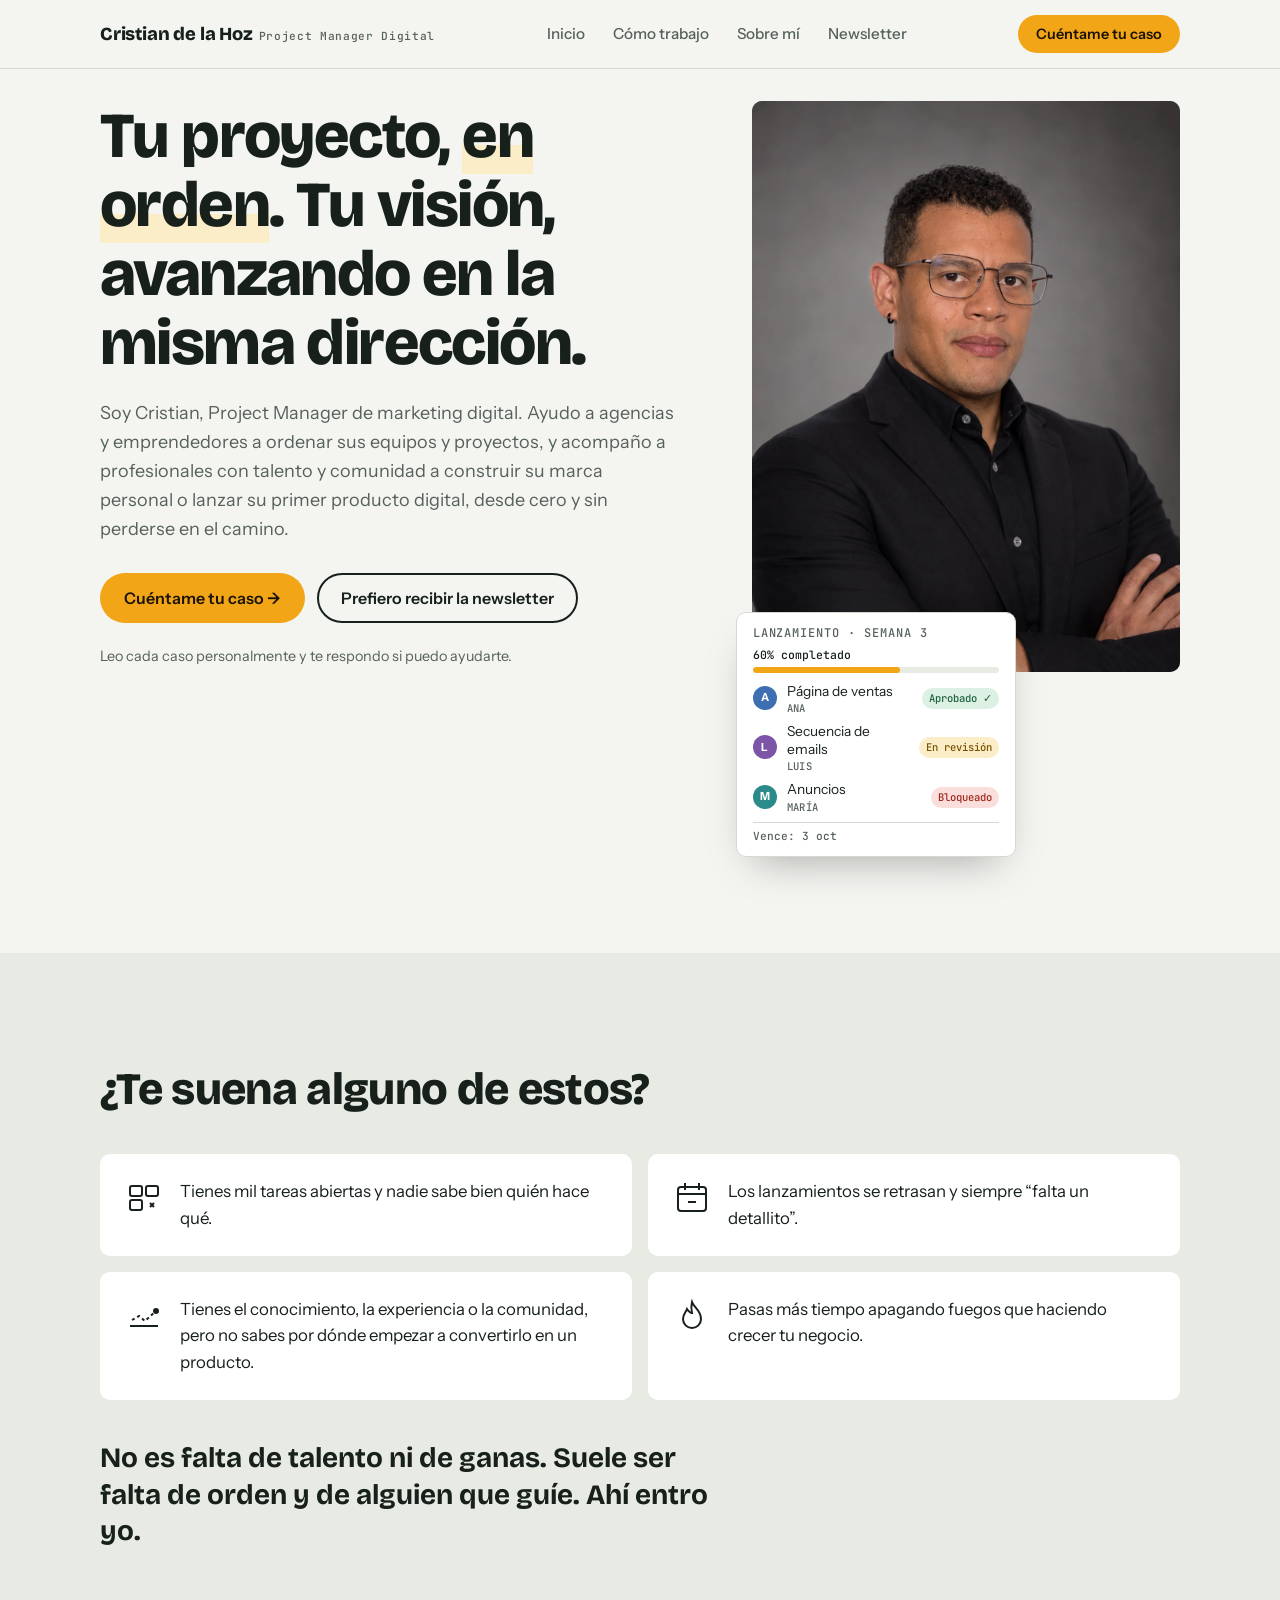
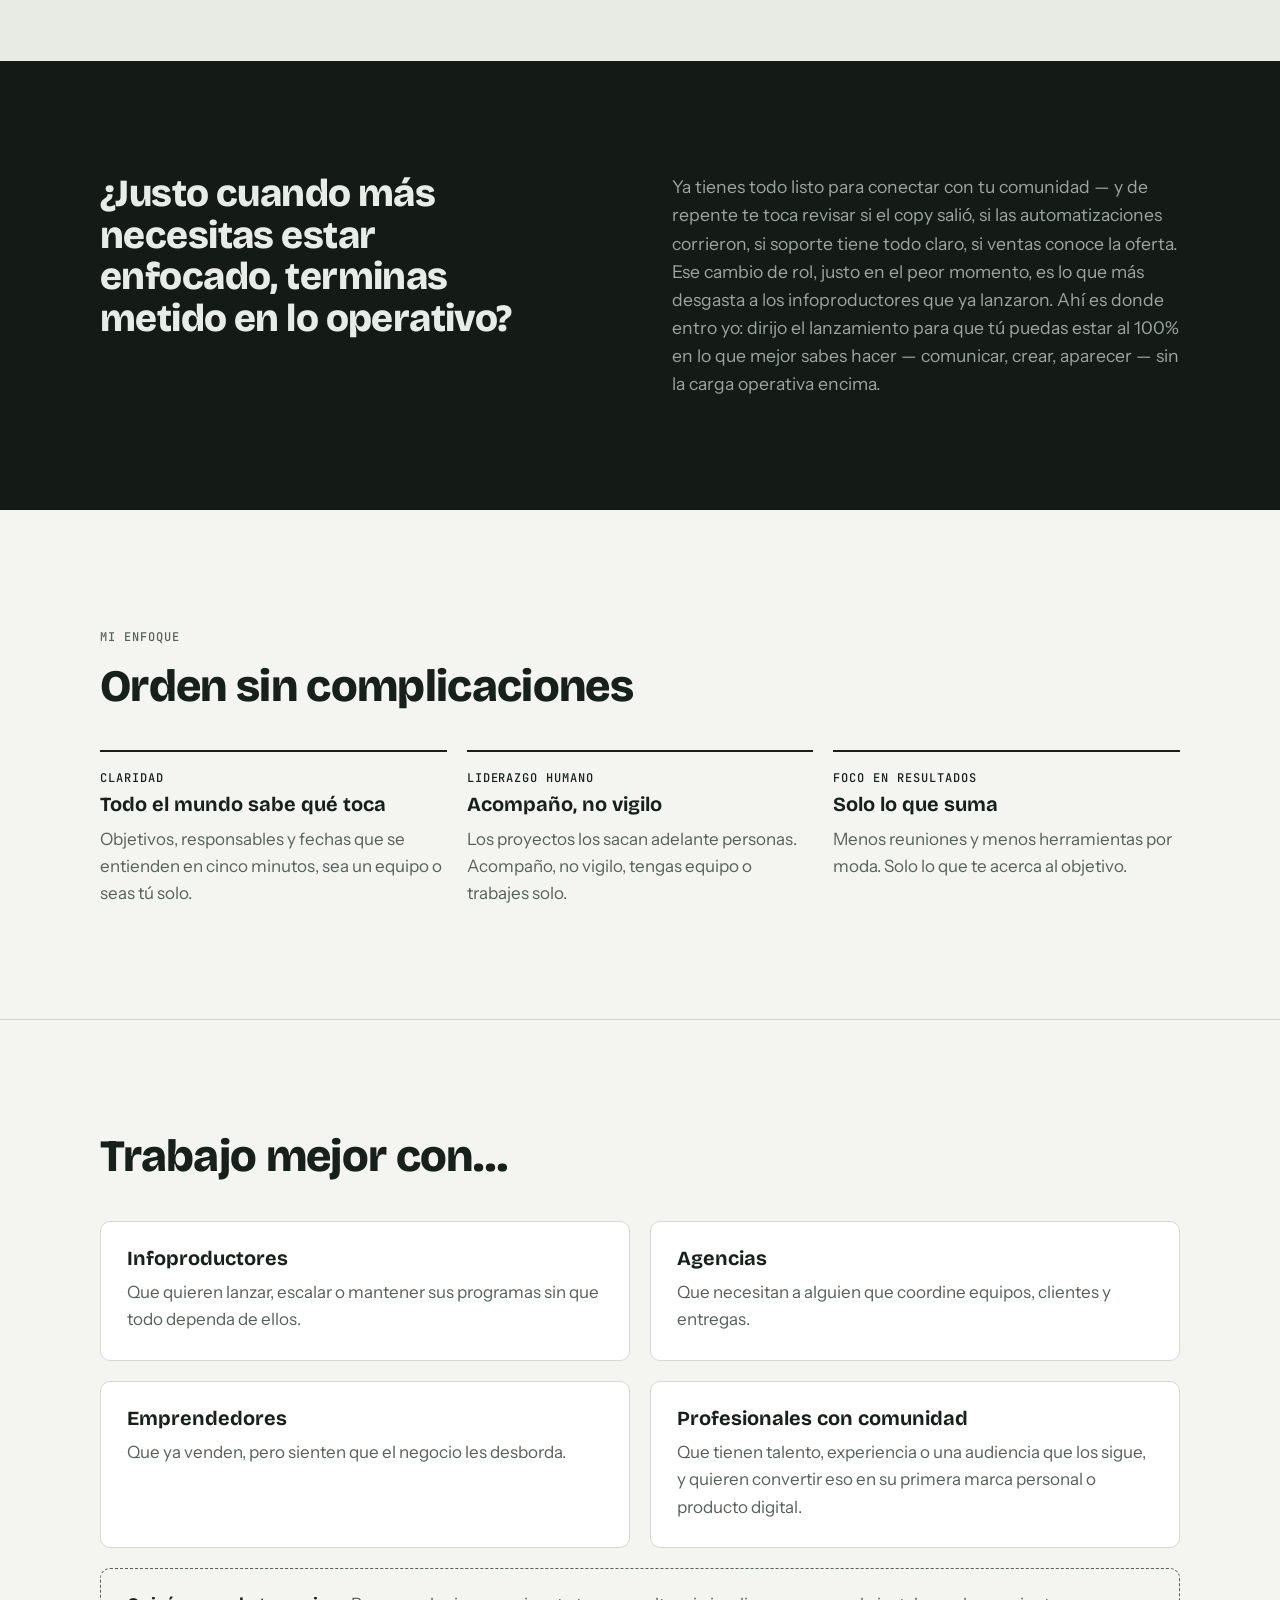
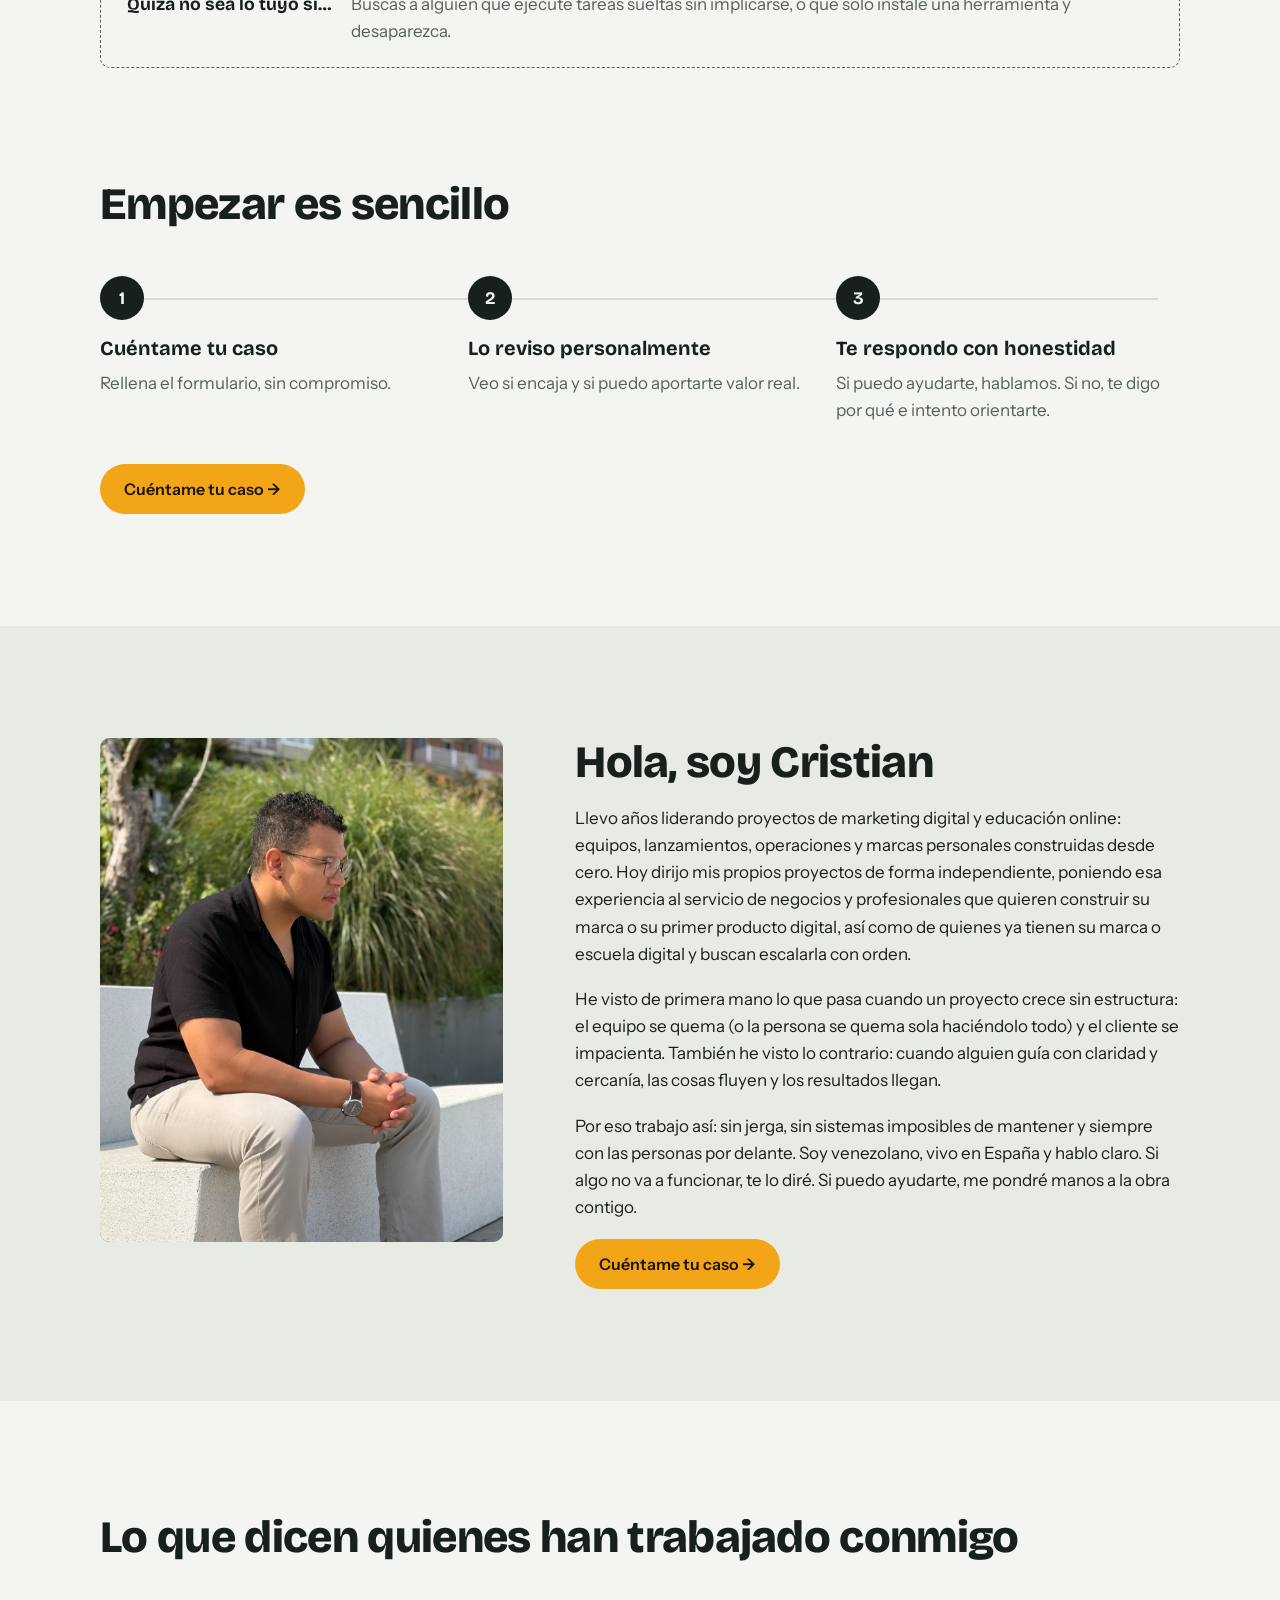
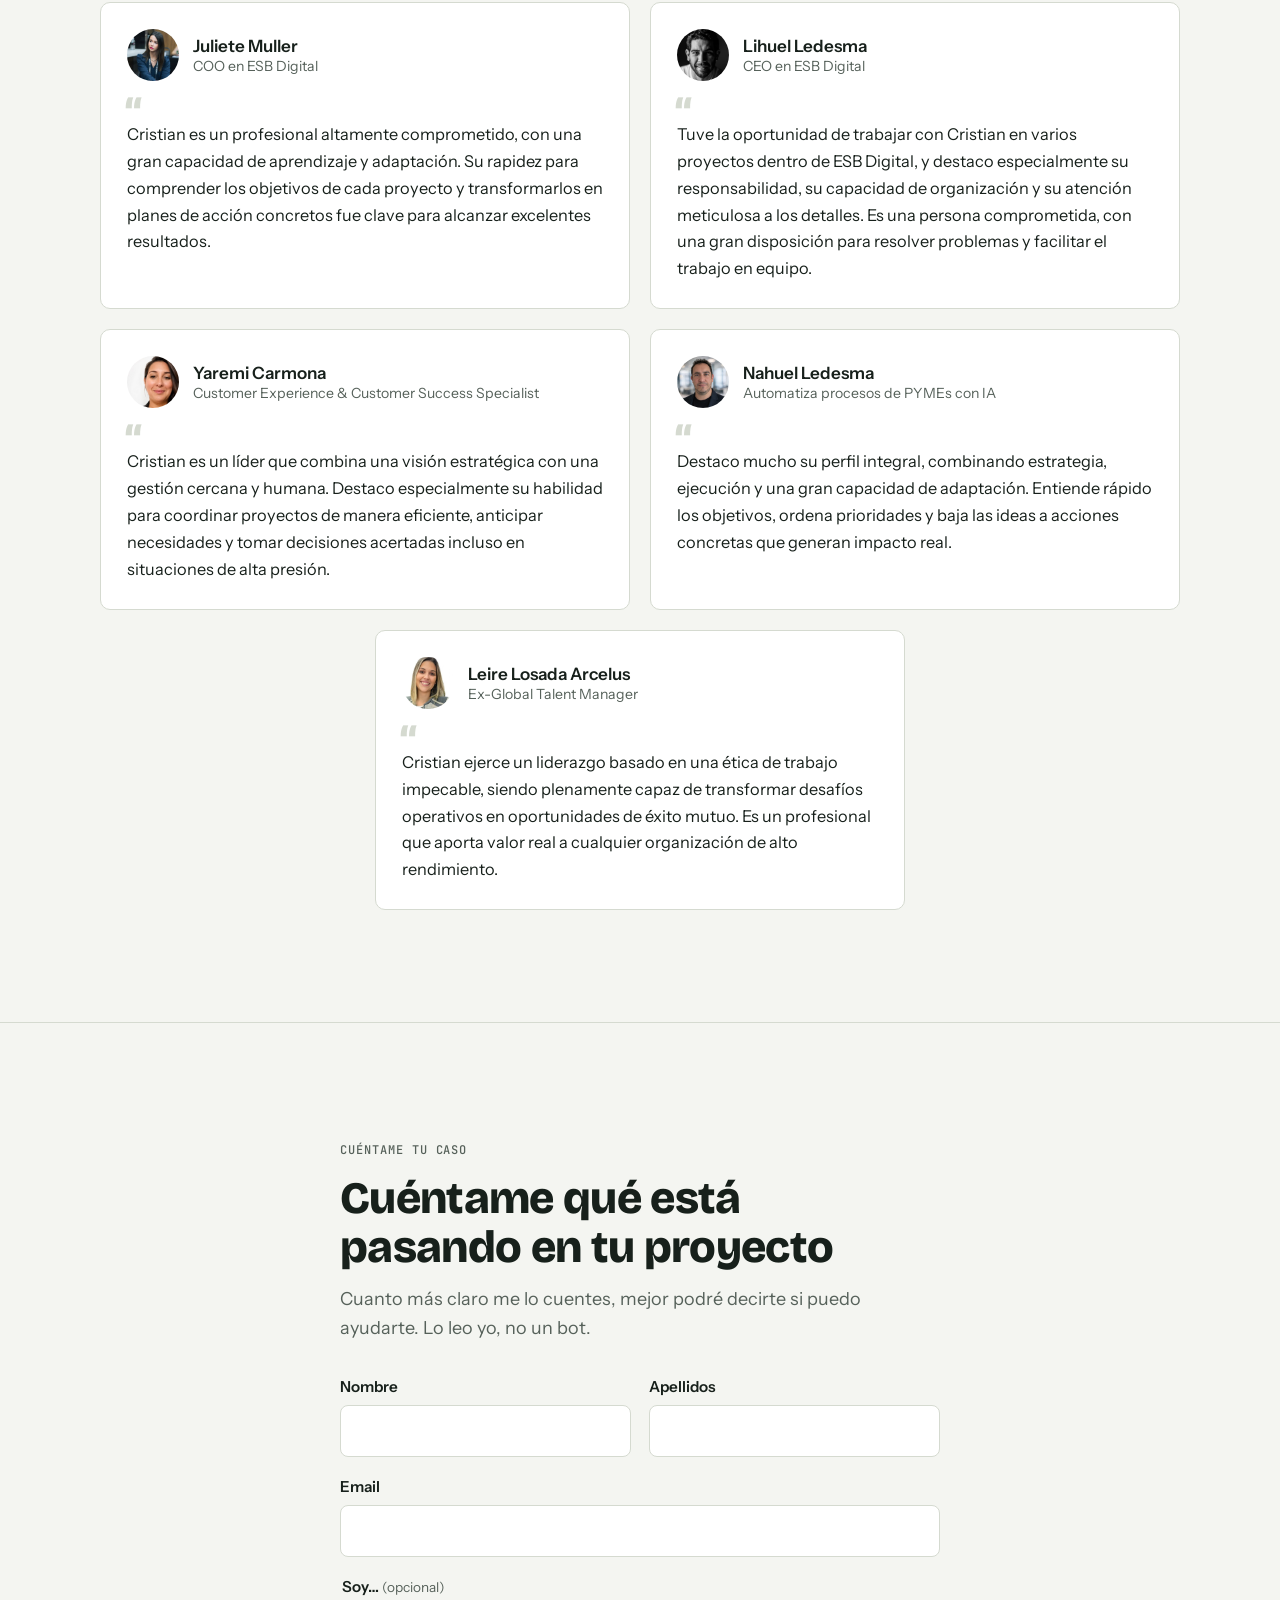
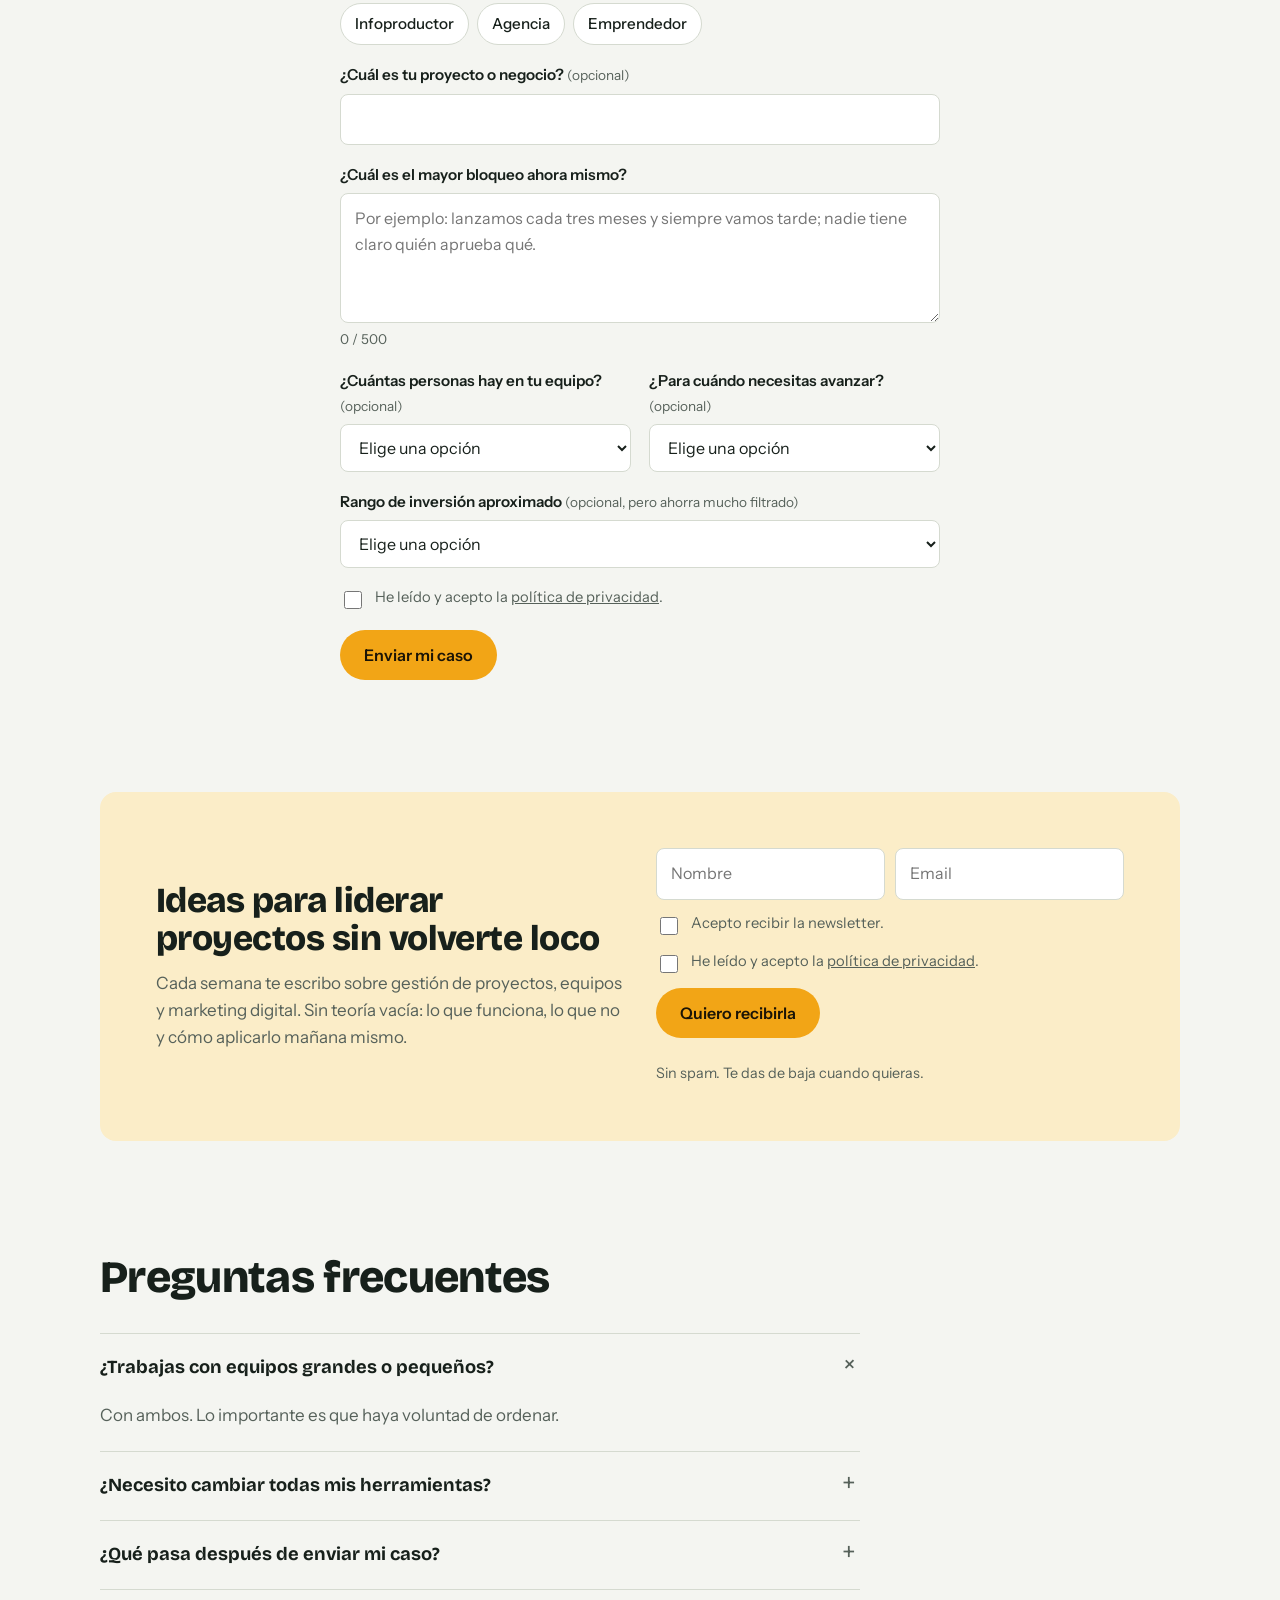
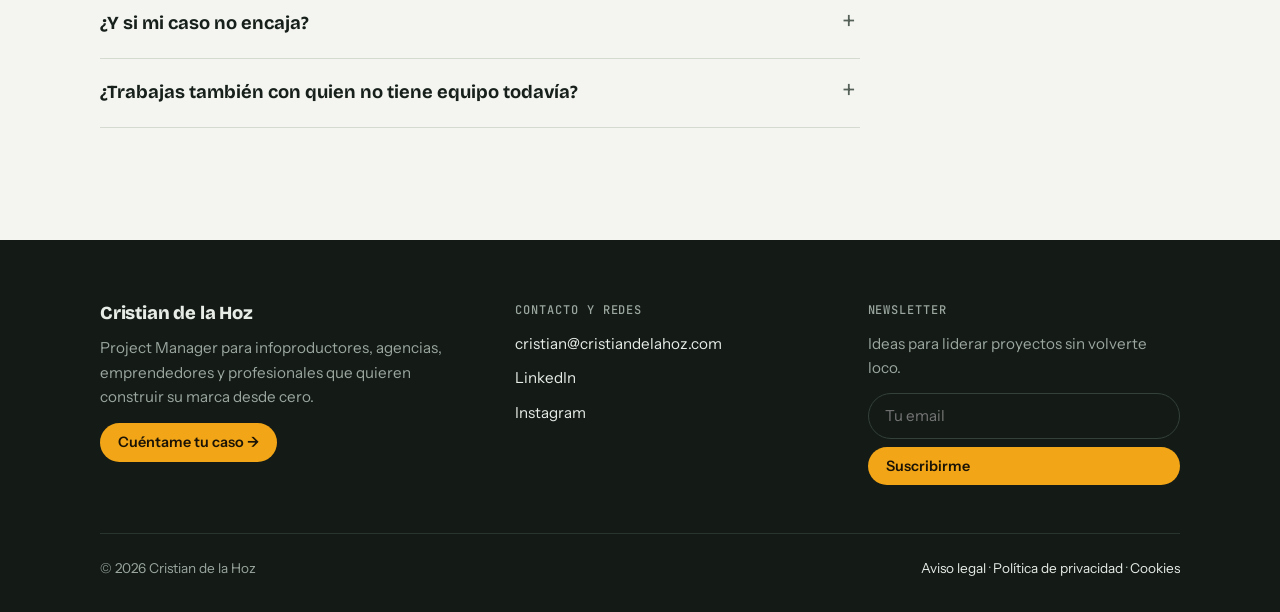
==== index.html @ b122a5c5 "Corrige header y reduce espaciado del Hero Co-Authored-By: Claude Opus 5.5 <noreply@anthropic.com>" ====
<!doctype html>
<html lang="es">
<head>
<meta charset="utf-8">
<meta name="viewport" content="width=device-width, initial-scale=1, viewport-fit=cover">
<title>Cristian de la Hoz · Project Manager de marketing digital</title>
<meta name="description" content="Project Manager de marketing digital para agencias, emprendedores y profesionales que quieren construir su marca o su primer producto digital desde cero.">
<link rel="icon" type="image/png" sizes="32x32" href="favicon.png">
<link rel="icon" type="image/svg+xml" href="favicon.svg">
<link rel="preconnect" href="https://fonts.googleapis.com">
<link rel="preconnect" href="https://fonts.gstatic.com" crossorigin>
<link rel="stylesheet" href="https://fonts.googleapis.com/css2?family=Bricolage+Grotesque:opsz,wght@12..96,500;12..96,700;12..96,800&family=Instrument+Sans:wght@400;500;600&family=JetBrains+Mono:wght@400;500&display=swap">
<link rel="stylesheet" href="css/styles.css">
</head>
<body>

<header>
  <div class="wrap nav">
    <a class="logo" href="#inicio">Cristian de la Hoz<span>Project Manager Digital</span></a>
    <nav aria-label="Principal">
      <ul class="menu" id="menu">
        <li><a href="#inicio">Inicio</a></li>
        <li><a href="#como-trabajo">Cómo trabajo</a></li>
        <li><a href="#sobre-mi">Sobre mí</a></li>
        <li><a href="#newsletter">Newsletter</a></li>
      </ul>
    </nav>
    <div class="nav-right">
      <a class="btn btn-primary btn-sm" href="#caso" data-cta="header">Cuéntame tu caso</a>
      <button class="burger" id="burger" aria-label="Abrir menú" aria-expanded="false" aria-controls="menu">
        <svg width="20" height="20" viewBox="0 0 20 20" fill="none" stroke="currentColor" stroke-width="2"><path d="M3 6h14M3 14h14"/></svg>
      </button>
    </div>
  </div>
</header>

<main>
  <!-- 2. Hero -->
  <section class="hero" id="inicio">
    <div class="wrap hero-grid">
      <div class="stack" style="gap:22px">
        <h1>Tu proyecto, <em>en orden</em>. Tu visión, avanzando en la misma dirección.</h1>
        <p class="lede">Soy Cristian, Project Manager de marketing digital. Ayudo a agencias y emprendedores a ordenar sus equipos y proyectos, y acompaño a profesionales con talento y comunidad a construir su marca personal o lanzar su primer producto digital, desde cero y sin perderse en el camino.</p>
        <div class="ctas">
          <a class="btn btn-primary" href="#caso" data-cta="hero">Cuéntame tu caso →</a>
          <a class="btn btn-ghost" href="#newsletter" data-cta="hero-news">Prefiero recibir la newsletter</a>
        </div>
        <p class="micro">Leo cada caso personalmente y te respondo si puedo ayudarte.</p>
      </div>
      <div class="portrait">
        <img class="pic" src="img/cristian.webp" alt="Retrato de Cristian de la Hoz" width="1086" height="1448">
        <div class="board" aria-hidden="true">
          <span class="label">Lanzamiento · semana 3</span>
          <div class="progress">
            <div class="progress-top"><span class="pct">60% completado</span></div>
            <div class="bar"><span></span></div>
          </div>
          <div class="row"><span class="avatar av-a">A</span><span class="task"><span class="what">Página de ventas</span><span class="who">ANA</span></span><span class="status st-ok">Aprobado ✓</span></div>
          <div class="row"><span class="avatar av-l">L</span><span class="task"><span class="what">Secuencia de emails</span><span class="who">LUIS</span></span><span class="status st-rev" style="--d:.15s">En revisión</span></div>
          <div class="row"><span class="avatar av-m">M</span><span class="task"><span class="what">Anuncios</span><span class="who">MARÍA</span></span><span class="status st-blk" style="--d:.3s">Bloqueado</span></div>
          <div class="due">Vence: 3 oct</div>
        </div>
      </div>
    </div>
  </section>

  <!-- 3. Problema -->
  <section class="problem">
    <div class="wrap">
      <h2>¿Te suena alguno de estos?</h2>
      <div class="problem-grid">
        <div class="pcard">
          <svg viewBox="0 0 40 40" fill="none" stroke="currentColor" stroke-width="2"><rect x="6" y="8" width="12" height="10" rx="2"/><rect x="22" y="8" width="12" height="10" rx="2"/><rect x="6" y="22" width="12" height="10" rx="2"/><path d="M26 25l4 4M30 25l-4 4"/></svg>
          <p>Tienes mil tareas abiertas y nadie sabe bien quién hace qué.</p>
        </div>
        <div class="pcard">
          <svg viewBox="0 0 40 40" fill="none" stroke="currentColor" stroke-width="2"><rect x="6" y="9" width="28" height="24" rx="3"/><path d="M6 16h28M13 5v7M27 5v7M16 24h8"/></svg>
          <p>Los lanzamientos se retrasan y siempre “falta un detallito”.</p>
        </div>
        <div class="pcard">
          <svg viewBox="0 0 40 40" fill="none" stroke="currentColor" stroke-width="2"><path d="M6 30h28"/><path d="M8 24l7-4 6 5 11-10" stroke-dasharray="3 3"/><circle cx="32" cy="15" r="2" fill="currentColor"/></svg>
          <p>Tienes el conocimiento, la experiencia o la comunidad, pero no sabes por dónde empezar a convertirlo en un producto.</p>
        </div>
        <div class="pcard">
          <svg viewBox="0 0 40 40" fill="none" stroke="currentColor" stroke-width="2"><path d="M20 6c2 6 9 8 9 17a9 9 0 01-18 0c0-5 3-7 4-10 2 3 3 4 5 4-1-4-1-7 0-11z"/></svg>
          <p>Pasas más tiempo apagando fuegos que haciendo crecer tu negocio.</p>
        </div>
      </div>
      <p class="closing">No es falta de talento ni de ganas. Suele ser falta de orden y de alguien que guíe. Ahí entro yo.</p>
    </div>
  </section>

  <!-- 3b. Dolor específico de infoproductores -->
  <section class="pain">
    <div class="wrap pain-grid">
      <h2>¿Justo cuando más necesitas estar enfocado, terminas metido en lo operativo?</h2>
      <p>Ya tienes todo listo para conectar con tu comunidad — y de repente te toca revisar si el copy salió, si las automatizaciones corrieron, si soporte tiene todo claro, si ventas conoce la oferta. Ese cambio de rol, justo en el peor momento, es lo que más desgasta a los infoproductores que ya lanzaron. Ahí es donde entro yo: dirijo el lanzamiento para que tú puedas estar al 100% en lo que mejor sabes hacer — comunicar, crear, aparecer — sin la carga operativa encima.</p>
    </div>
  </section>

  <!-- 4. Mi enfoque -->
  <section id="como-trabajo">
    <div class="wrap">
      <span class="label">Mi enfoque</span>
      <h2 style="margin-top:12px">Orden sin complicaciones</h2>
      <div class="cards3">
        <div class="acard"><span class="label">Claridad</span><h3>Todo el mundo sabe qué toca</h3><p>Objetivos, responsables y fechas que se entienden en cinco minutos, sea un equipo o seas tú solo.</p></div>
        <div class="acard"><span class="label">Liderazgo humano</span><h3>Acompaño, no vigilo</h3><p>Los proyectos los sacan adelante personas. Acompaño, no vigilo, tengas equipo o trabajes solo.</p></div>
        <div class="acard"><span class="label">Foco en resultados</span><h3>Solo lo que suma</h3><p>Menos reuniones y menos herramientas por moda. Solo lo que te acerca al objetivo.</p></div>
      </div>
    </div>
  </section>

  <!-- 5. Para quién es -->
  <section class="who-sec">
    <div class="wrap">
      <h2>Trabajo mejor con…</h2>
      <div class="cards3 cards4">
        <div class="fit"><h3>Infoproductores</h3><p>Que quieren lanzar, escalar o mantener sus programas sin que todo dependa de ellos.</p></div>
        <div class="fit"><h3>Agencias</h3><p>Que necesitan a alguien que coordine equipos, clientes y entregas.</p></div>
        <div class="fit"><h3>Emprendedores</h3><p>Que ya venden, pero sienten que el negocio les desborda.</p></div>
        <div class="fit"><h3>Profesionales con comunidad</h3><p>Que tienen talento, experiencia o una audiencia que los sigue, y quieren convertir eso en su primera marca personal o producto digital.</p></div>
      </div>
      <div class="notfit">
        <strong>Quizá no sea lo tuyo si…</strong>
        <p>Buscas a alguien que ejecute tareas sueltas sin implicarse, o que solo instale una herramienta y desaparezca.</p>
      </div>
    </div>
  </section>

  <!-- 6. Cómo funciona -->
  <section style="padding-top:0">
    <div class="wrap">
      <h2>Empezar es sencillo</h2>
      <ol class="steps">
        <li><h3>Cuéntame tu caso</h3><p>Rellena el formulario, sin compromiso.</p></li>
        <li><h3>Lo reviso personalmente</h3><p>Veo si encaja y si puedo aportarte valor real.</p></li>
        <li><h3>Te respondo con honestidad</h3><p>Si puedo ayudarte, hablamos. Si no, te digo por qué e intento orientarte.</p></li>
      </ol>
      <div class="after-steps"><a class="btn btn-primary" href="#caso" data-cta="steps">Cuéntame tu caso →</a></div>
    </div>
  </section>

  <!-- 7. Sobre mí -->
  <section class="about" id="sobre-mi">
    <div class="wrap about-grid">
      <img class="pic pic-about" src="img/cristian-banco-2.jpg" alt="Cristian de la Hoz sentado de perfil en un banco al aire libre" width="1161" height="2000" loading="lazy">
      <div class="text">
        <h2>Hola, soy Cristian</h2>
        <p>Llevo años liderando proyectos de marketing digital y educación online: equipos, lanzamientos, operaciones y marcas personales construidas desde cero. Hoy dirijo mis propios proyectos de forma independiente, poniendo esa experiencia al servicio de negocios y profesionales que quieren construir su marca o su primer producto digital, así como de quienes ya tienen su marca o escuela digital y buscan escalarla con orden.</p>
        <p>He visto de primera mano lo que pasa cuando un proyecto crece sin estructura: el equipo se quema (o la persona se quema sola haciéndolo todo) y el cliente se impacienta. También he visto lo contrario: cuando alguien guía con claridad y cercanía, las cosas fluyen y los resultados llegan.</p>
        <p>Por eso trabajo así: sin jerga, sin sistemas imposibles de mantener y siempre con las personas por delante. Soy venezolano, vivo en España y hablo claro. Si algo no va a funcionar, te lo diré. Si puedo ayudarte, me pondré manos a la obra contigo.</p>
        <div><a class="btn btn-primary" href="#caso" data-cta="about">Cuéntame tu caso →</a></div>
      </div>
    </div>
  </section>

  <!-- 8. Prueba social -->
  <section class="testimonials">
    <div class="wrap">
      <h2>Lo que dicen quienes han trabajado conmigo</h2>
      <div class="t-grid">
        <figure class="t-card">
          <figcaption class="t-person">
            <img class="t-avatar" src="img/testimonios/testimonial-juliete.jpg" alt="" width="52" height="52" loading="lazy">
            <span><strong>Juliete Muller</strong><span class="t-role">COO en ESB Digital</span></span>
          </figcaption>
          <blockquote><p>Cristian es un profesional altamente comprometido, con una gran capacidad de aprendizaje y adaptación. Su rapidez para comprender los objetivos de cada proyecto y transformarlos en planes de acción concretos fue clave para alcanzar excelentes resultados.</p></blockquote>
        </figure>
        <figure class="t-card">
          <figcaption class="t-person">
            <img class="t-avatar" src="img/testimonios/testimonial-lihuel.jpg" alt="" width="52" height="52" loading="lazy">
            <span><strong>Lihuel Ledesma</strong><span class="t-role">CEO en ESB Digital</span></span>
          </figcaption>
          <blockquote><p>Tuve la oportunidad de trabajar con Cristian en varios proyectos dentro de ESB Digital, y destaco especialmente su responsabilidad, su capacidad de organización y su atención meticulosa a los detalles. Es una persona comprometida, con una gran disposición para resolver problemas y facilitar el trabajo en equipo.</p></blockquote>
        </figure>
        <figure class="t-card">
          <figcaption class="t-person">
            <img class="t-avatar" src="img/testimonios/testimonial-yaremi.jpg" alt="" width="52" height="52" loading="lazy">
            <span><strong>Yaremi Carmona</strong><span class="t-role">Customer Experience &amp; Customer Success Specialist</span></span>
          </figcaption>
          <blockquote><p>Cristian es un líder que combina una visión estratégica con una gestión cercana y humana. Destaco especialmente su habilidad para coordinar proyectos de manera eficiente, anticipar necesidades y tomar decisiones acertadas incluso en situaciones de alta presión.</p></blockquote>
        </figure>
        <figure class="t-card">
          <figcaption class="t-person">
            <img class="t-avatar" src="img/testimonios/testimonial-nahuel.jpg" alt="" width="52" height="52" loading="lazy">
            <span><strong>Nahuel Ledesma</strong><span class="t-role">Automatiza procesos de PYMEs con IA</span></span>
          </figcaption>
          <blockquote><p>Destaco mucho su perfil integral, combinando estrategia, ejecución y una gran capacidad de adaptación. Entiende rápido los objetivos, ordena prioridades y baja las ideas a acciones concretas que generan impacto real.</p></blockquote>
        </figure>
        <figure class="t-card">
          <figcaption class="t-person">
            <img class="t-avatar" src="img/testimonios/testimonial-leire.jpg" alt="" width="52" height="52" loading="lazy">
            <span><strong>Leire Losada Arcelus</strong><span class="t-role">Ex-Global Talent Manager</span></span>
          </figcaption>
          <blockquote><p>Cristian ejerce un liderazgo basado en una ética de trabajo impecable, siendo plenamente capaz de transformar desafíos operativos en oportunidades de éxito mutuo. Es un profesional que aporta valor real a cualquier organización de alto rendimiento.</p></blockquote>
        </figure>
      </div>
    </div>
  </section>

  <!-- 9. Formulario -->
  <section id="caso">
    <div class="wrap form-wrap">
      <span class="label">Cuéntame tu caso</span>
      <h2 style="margin-top:12px">Cuéntame qué está pasando en tu proyecto</h2>
      <p class="lede" style="margin-top:14px">Cuanto más claro me lo cuentes, mejor podré decirte si puedo ayudarte. Lo leo yo, no un bot.</p>

      <!-- Brevo: misma URL de envío y mismos nombres de campo que el formulario original. Los valores de las opciones deben coincidir con los de Brevo. -->
      <form id="caseForm" method="POST" action="https://4b9f1516.sibforms.com/serve/[base64]" data-type="subscription" novalidate>
        <div class="two">
          <div class="field"><label for="c-name">Nombre</label><input id="c-name" name="NOMBRE" maxlength="200" type="text" autocomplete="given-name" required></div>
          <div class="field"><label for="c-last">Apellidos</label><input id="c-last" name="APELLIDOS" maxlength="200" type="text" autocomplete="family-name" required></div>
        </div>
        <div class="field"><label for="c-email">Email</label><input id="c-email" name="EMAIL" type="email" autocomplete="email" required></div>
        <fieldset class="field">
          <legend>Soy… <span class="opt">(opcional)</span></legend>
          <div class="chips">
            <label><input type="radio" name="SOY[]" id="p-info" value="Infoproductor"><span>Infoproductor</span></label>
            <label><input type="radio" name="SOY[]" id="p-ag" value="Agencia"><span>Agencia</span></label>
            <label><input type="radio" name="SOY[]" id="p-emp" value="Emprendedor"><span>Emprendedor</span></label>
          </div>
        </fieldset>
        <div class="field"><label for="c-project">¿Cuál es tu proyecto o negocio? <span class="opt">(opcional)</span></label><input id="c-project" name="PROYECTO" maxlength="200" type="text"></div>
        <div class="field"><label for="c-block">¿Cuál es el mayor bloqueo ahora mismo?</label><textarea id="c-block" name="BLOQUEO" maxlength="500" required placeholder="Por ejemplo: lanzamos cada tres meses y siempre vamos tarde; nadie tiene claro quién aprueba qué."></textarea><span class="opt" id="c-block-count" aria-live="polite">0 / 500</span></div>
        <div class="two">
          <div class="field"><label for="c-team">¿Cuántas personas hay en tu equipo? <span class="opt">(opcional)</span></label>
            <select id="c-team" name="PERSONAS[]"><option value="">Elige una opción</option><option>Solo yo</option><option>2 a 5</option><option>6 a 15</option><option>Más de 15</option></select></div>
          <div class="field"><label for="c-when">¿Para cuándo necesitas avanzar? <span class="opt">(opcional)</span></label>
            <select id="c-when" name="AVANZAR[]"><option value="">Elige una opción</option><option>Cuanto antes</option><option>En el próximo mes</option><option>En 1 a 3 meses</option><option>Solo estoy explorando</option></select></div>
        </div>
        <div class="field"><label for="c-budget">Rango de inversión aproximado <span class="opt">(opcional, pero ahorra mucho filtrado)</span></label>
          <select id="c-budget" name="RANGO[]"><option value="">Elige una opción</option><option value="Menos de 1000€">Menos de 1.000 €</option><option value="1000€ a 3000€">1.000 € a 3.000 €</option><option value="3000€ a 6000€">3.000 € a 6.000 €</option><option value="Más de 6000€">Más de 6.000 €</option><option>Prefiero hablarlo</option></select></div>
        <input type="text" name="email_address_check" value="" tabindex="-1" autocomplete="off" aria-hidden="true" hidden>
        <input type="hidden" name="locale" value="es">
        <label class="check"><input type="checkbox" id="c-privacy" required><span>He leído y acepto la <a href="politica-privacidad.html" target="_blank" rel="noopener">política de privacidad</a>.</span></label>
        <p class="err" id="caseErr" role="alert" hidden>Completa nombre, apellidos, un email válido, tu mayor bloqueo y acepta la política de privacidad.</p>
        <div><button class="btn btn-primary" id="caseBtn" type="submit">Enviar mi caso</button></div>
      </form>
      <div class="confirm" id="caseOk" role="status" hidden>
        <h3>Recibido.</h3>
        <p>¡En el menor tiempo posible te daré una respuesta a tu caso!</p>
      </div>
    </div>
  </section>

  <!-- 10. Newsletter -->
  <section class="news" id="newsletter">
    <div class="wrap">
      <div class="news-box">
        <div>
          <h2 style="font-size:clamp(1.6rem,3.4vw,2.2rem)">Ideas para liderar proyectos sin volverte loco</h2>
          <p>Cada semana te escribo sobre gestión de proyectos, equipos y marketing digital. Sin teoría vacía: lo que funciona, lo que no y cómo aplicarlo mañana mismo.</p>
        </div>
        <div>
          <!-- Brevo: misma URL de envío y mismos nombres de campo que el formulario original -->
          <form id="newsForm" method="POST" action="https://4b9f1516.sibforms.com/serve/[base64]" data-type="subscription" novalidate>
            <div class="row2">
              <input id="n-name" name="NOMBRE" maxlength="200" type="text" placeholder="Nombre" aria-label="Nombre" autocomplete="given-name" required>
              <input id="n-email" name="EMAIL" type="email" placeholder="Email" aria-label="Email" autocomplete="email" required>
            </div>
            <input type="text" name="email_address_check" value="" tabindex="-1" autocomplete="off" aria-hidden="true" hidden>
            <input type="hidden" name="locale" value="es">
            <label class="check"><input type="checkbox" id="n-optin" required><span>Acepto recibir la newsletter.</span></label>
            <label class="check"><input type="checkbox" id="n-privacy" name="privacy_consent" value="1" required><span>He leído y acepto la <a href="politica-privacidad.html" target="_blank" rel="noopener">política de privacidad</a>.</span></label>
            <p class="err" id="newsErr" role="alert" hidden>Escribe tu nombre, un email válido y marca la casilla.</p>
            <div><button class="btn btn-primary" id="newsBtn" type="submit">Quiero recibirla</button></div>
            <p class="micro">Sin spam. Te das de baja cuando quieras.</p>
          </form>
          <p id="newsOk" role="status" hidden style="font-weight:600;color:var(--ink)">Se ha realizado tu suscripción a mi newsletter. ¡Gracias!</p>
        </div>
      </div>
    </div>
  </section>

  <!-- 11. FAQ -->
  <section style="padding-top:0">
    <div class="wrap">
      <h2>Preguntas frecuentes</h2>
      <div class="faq-list">
        <details open><summary>¿Trabajas con equipos grandes o pequeños?</summary><p>Con ambos. Lo importante es que haya voluntad de ordenar.</p></details>
        <details><summary>¿Necesito cambiar todas mis herramientas?</summary><p>No. Trabajo con lo que ya usas y solo simplifico lo necesario.</p></details>
        <details><summary>¿Qué pasa después de enviar mi caso?</summary><p>Lo leo, evalúo si puedo aportarte y te respondo con sinceridad.</p></details>
        <details><summary>¿Y si mi caso no encaja?</summary><p>Te lo digo claramente y, si puedo, te oriento hacia otra vía.</p></details>
        <details><summary>¿Trabajas también con quien no tiene equipo todavía?</summary><p>Sí. Muchos empiezan solos, con talento y una comunidad, pero sin un producto todavía. Te ayudo a construir esa primera versión con cabeza, antes de que necesites escalar.</p></details>
      </div>
    </div>
  </section>
</main>

<!-- 12. Footer -->
<footer id="legal">
  <div class="wrap">
    <div class="foot">
      <div class="stack">
        <a class="logo" href="#inicio">Cristian de la Hoz</a>
        <p>Project Manager para infoproductores, agencias, emprendedores y profesionales que quieren construir su marca desde cero.</p>
        <div><a class="btn btn-primary btn-sm" href="#caso" data-cta="footer">Cuéntame tu caso →</a></div>
      </div>
      <div>
        <h3>Contacto y redes</h3>
        <ul>
          <li><a href="mailto:cristian@cristiandelahoz.com">cristian@cristiandelahoz.com</a></li>
          <li><a href="https://es.linkedin.com/in/cristian-de-la-hoz-plaza" target="_blank" rel="noopener noreferrer">LinkedIn</a></li>
          <li><a href="https://www.instagram.com/crisdelahoz_pm/" target="_blank" rel="noopener noreferrer">Instagram</a></li>
        </ul>
      </div>
      <div>
        <h3>Newsletter</h3>
        <p>Ideas para liderar proyectos sin volverte loco.</p>
        <form class="mini" id="miniForm" novalidate>
          <input id="m-email" type="email" placeholder="Tu email" aria-label="Tu email">
          <a class="btn btn-primary btn-sm" href="#newsletter">Suscribirme</a>
        </form>
      </div>
    </div>
    <div class="legal">
      <span>© 2026 Cristian de la Hoz</span>
      <span><a href="aviso-legal.html">Aviso legal</a> · <a href="politica-privacidad.html">Política de privacidad</a> · <a href="politica-cookies.html">Cookies</a></span>
    </div>
  </div>
</footer>

<script>
(function(){
  var burger=document.getElementById('burger'), menu=document.getElementById('menu');
  burger.addEventListener('click',function(){
    var open=menu.classList.toggle('open');
    burger.setAttribute('aria-expanded',open);
  });
  menu.addEventListener('click',function(e){ if(e.target.tagName==='A'){menu.classList.remove('open');burger.setAttribute('aria-expanded','false');} });

  var reduceMotion=window.matchMedia && window.matchMedia('(prefers-reduced-motion: reduce)').matches;

  // Animaciones de una sola vez al entrar en pantalla: estados del tablero del hero y línea de los pasos.
  // Sin IntersectionObserver o con movimiento reducido, todo se queda visible sin animar.
  if(!reduceMotion && 'IntersectionObserver' in window){
    var board=document.querySelector('.board'), steps=document.querySelector('.steps');
    board.classList.add('pre');
    // Ocultar la línea sin transición para que no se vea "desdibujarse" al cargar
    steps.classList.add('pre','instant'); void steps.offsetWidth; steps.classList.remove('instant');
    var io=new IntersectionObserver(function(entries){
      entries.forEach(function(en){
        if(!en.isIntersecting) return;
        var el=en.target;
        io.unobserve(el);
        requestAnimationFrame(function(){
          el.classList.remove('pre');
          if(el===board) el.classList.add('play');
        });
      });
    },{threshold:.35});
    io.observe(board); io.observe(steps);
  }

  // Preguntas frecuentes: apertura y cierre con transición de altura
  document.querySelectorAll('.faq-list details').forEach(function(d){
    var sum=d.querySelector('summary'), ans=d.querySelector('p');
    sum.addEventListener('click',function(e){
      if(reduceMotion || !ans.animate) return;
      e.preventDefault();
      if(d.dataset.anim) return;
      d.dataset.anim='1';
      ans.style.overflow='hidden';
      var done=function(){ ans.style.overflow=''; delete d.dataset.anim; };
      if(d.open){
        var a=ans.animate([{height:ans.offsetHeight+'px',paddingBottom:'22px',opacity:1},{height:'0px',paddingBottom:'0px',opacity:0}],{duration:250,easing:'ease',fill:'forwards'});
        a.onfinish=function(){ d.open=false; a.cancel(); done(); };
      } else {
        d.open=true;
        var a2=ans.animate([{height:'0px',paddingBottom:'0px',opacity:0},{height:ans.offsetHeight+'px',paddingBottom:'22px',opacity:1}],{duration:250,easing:'ease'});
        a2.onfinish=done;
      }
    });
  });

  // Footer mini-form: carry the email to the main newsletter block
  document.querySelector('#miniForm a').addEventListener('click',function(){
    var v=document.getElementById('m-email').value; if(v) document.getElementById('n-email').value=v;
  });

  var emailOk=function(v){return /^[^\s@]+@[^\s@]+\.[^\s@]+$/.test(v.trim());};

  // Formulario de caso: envío a Brevo sin salir de la página
  var caseForm=document.getElementById('caseForm'), caseErr=document.getElementById('caseErr'), caseBtn=document.getElementById('caseBtn');
  var block=document.getElementById('c-block'), blockCount=document.getElementById('c-block-count');
  block.addEventListener('input',function(){ blockCount.textContent=block.value.length+' / 500'; });
  var CASE_INVALID='Completa nombre, apellidos, un email válido, tu mayor bloqueo y acepta la política de privacidad.';
  var CASE_FAIL='No hemos podido validar tus datos. Revísalos e inténtalo de nuevo.';
  caseForm.addEventListener('submit',function(e){
    e.preventDefault();
    var ok=document.getElementById('c-name').value.trim() && document.getElementById('c-last').value.trim()
      && emailOk(document.getElementById('c-email').value) && block.value.trim() && document.getElementById('c-privacy').checked;
    caseErr.textContent=CASE_INVALID;
    caseErr.hidden=!!ok;
    if(!ok) return;
    caseBtn.disabled=true; caseBtn.textContent='Enviando…';
    fetch(caseForm.action,{method:'POST',body:new FormData(caseForm)})
      .then(function(r){ return r.json().catch(function(){return {};}).then(function(d){ if(!r.ok||d.success===false) throw new Error(); }); })
      .then(function(){ caseForm.hidden=true; var c=document.getElementById('caseOk'); c.hidden=false; c.scrollIntoView({block:'center'}); })
      .catch(function(){ caseErr.textContent=CASE_FAIL; caseErr.hidden=false; caseBtn.disabled=false; caseBtn.textContent='Enviar mi caso'; });
  });

  // Newsletter: envío a Brevo sin salir de la página
  var newsForm=document.getElementById('newsForm'), newsErr=document.getElementById('newsErr'), newsBtn=document.getElementById('newsBtn');
  var MSG_INVALID='Escribe tu nombre, un email válido y marca las dos casillas.';
  var MSG_FAIL='No hemos podido validar tu suscripción. Revisa tus datos e inténtalo de nuevo.';
  newsForm.addEventListener('submit',function(e){
    e.preventDefault();
    var ok=document.getElementById('n-name').value.trim() && emailOk(document.getElementById('n-email').value)
      && document.getElementById('n-optin').checked && document.getElementById('n-privacy').checked;
    newsErr.textContent=MSG_INVALID;
    newsErr.hidden=!!ok;
    if(!ok) return;
    newsBtn.disabled=true; newsBtn.textContent='Enviando…';
    // El consentimiento de privacidad solo se valida aquí; no se envía a Brevo
    var data=new FormData(newsForm); data.delete('privacy_consent');
    fetch(newsForm.action,{method:'POST',body:data})
      .then(function(r){ return r.json().catch(function(){return {};}).then(function(d){ if(!r.ok||d.success===false) throw new Error(); }); })
      .then(function(){ newsForm.hidden=true; document.getElementById('newsOk').hidden=false; })
      .catch(function(){ newsErr.textContent=MSG_FAIL; newsErr.hidden=false; newsBtn.disabled=false; newsBtn.textContent='Quiero recibirla'; });
  });
})();
</script>

</body>
</html>
---- css/styles.css ----
:root{
  --bg:#F4F5F1; --surface:#FFFFFF; --alt:#E8EBE4; --ink:#17201B; --muted:#56615A; --line:#D5DAD0;
  --accent:#F2A516; --accent-ink:#1B1406; --accent-soft:#FBEDC8; --dark:#141B17; --dark-ink:#E7ECE6; --dark-muted:#9AA69E;
  --done:#2F7D55;
  --ok-bg:#DDF0E4; --ok-ink:#1F6242; --rev-bg:#FBEDC8; --rev-ink:#7A5200; --blk-bg:#F9DEDB; --blk-ink:#A2291E;
  --shadow:rgba(23,32,27,.18);
  --display:"Bricolage Grotesque", "Segoe UI", system-ui, sans-serif;
  --body:"Instrument Sans", "Segoe UI", system-ui, -apple-system, sans-serif;
  --mono:"JetBrains Mono", ui-monospace, Consolas, monospace;
  --r:10px;
}
@media (prefers-color-scheme: dark){
  :root:not([data-theme="light"]){
    color-scheme:dark;
    --bg:#101512; --surface:#18201B; --alt:#141B17; --ink:#E7ECE6; --muted:#9AA69E; --line:#2A342E;
    --accent:#F4B032; --accent-ink:#1B1406; --accent-soft:#2A2414; --dark:#0B0F0D; --done:#5DBB88;
    --ok-bg:#183426; --ok-ink:#7FD3A2; --rev-bg:#3A2E12; --rev-ink:#F4C766; --blk-bg:#3B1D1A; --blk-ink:#F29A90; --shadow:rgba(0,0,0,.5);
  }
}
:root[data-theme="dark"]{
  color-scheme:dark;
  --bg:#101512; --surface:#18201B; --alt:#141B17; --ink:#E7ECE6; --muted:#9AA69E; --line:#2A342E;
  --accent:#F4B032; --accent-ink:#1B1406; --accent-soft:#2A2414; --dark:#0B0F0D; --done:#5DBB88;
    --ok-bg:#183426; --ok-ink:#7FD3A2; --rev-bg:#3A2E12; --rev-ink:#F4C766; --blk-bg:#3B1D1A; --blk-ink:#F29A90; --shadow:rgba(0,0,0,.5);
}
*{box-sizing:border-box}
body{margin:0}
img{max-width:100%}
[hidden]{display:none!important}
html{scroll-behavior:smooth;scroll-padding-top:84px}
@media (prefers-reduced-motion:reduce){html{scroll-behavior:auto}*{transition:none!important;animation:none!important}}
body{background:var(--bg);color:var(--ink);font:400 17px/1.6 var(--body);-webkit-font-smoothing:antialiased}
h1,h2,h3{font-family:var(--display);line-height:1.08;text-wrap:balance;margin:0;letter-spacing:-.015em}
h2{font-size:clamp(1.9rem,4.2vw,2.8rem);font-weight:800}
h3{font-size:1.25rem;font-weight:700;letter-spacing:0}
p{margin:0}
a{color:inherit}
:focus-visible{outline:3px solid var(--accent);outline-offset:3px;border-radius:4px}
.wrap{max-width:1120px;margin-inline:auto;padding-inline:20px}
section{padding-block:clamp(64px,9vw,112px)}
.label{font:500 .75rem/1 var(--mono);letter-spacing:.08em;text-transform:uppercase;color:var(--muted)}
.lede{font-size:1.125rem;color:var(--muted);max-width:62ch}
.stack{display:flex;flex-direction:column;gap:14px}

/* Buttons: the accent colour lives only here */
.btn{display:inline-flex;align-items:center;gap:.5em;font:600 1rem/1 var(--body);padding:15px 22px;border-radius:999px;text-decoration:none;border:2px solid transparent;cursor:pointer;transition:transform .2s ease, box-shadow .2s ease, background .2s ease, color .2s ease}
.btn:hover{transform:translateY(-2px);box-shadow:0 6px 16px -6px var(--shadow)}
.btn:disabled{transform:none;box-shadow:none;cursor:wait}
.btn-primary{background:var(--accent);color:var(--accent-ink)}
.btn-primary:hover{filter:brightness(1.05)}
.btn-ghost{border-color:var(--ink);color:var(--ink);background:transparent}
.btn-ghost:hover{background:var(--ink);color:var(--bg)}
.btn-sm{padding:10px 16px;font-size:.9rem}

/* Header */
header{position:sticky;top:env(safe-area-inset-top,0px);z-index:20;background:color-mix(in srgb,var(--bg) 88%,transparent);backdrop-filter:blur(10px);border-bottom:1px solid var(--line)}
.nav{display:flex;align-items:center;justify-content:space-between;gap:16px;height:68px}
.logo{font:800 1.15rem/1 var(--display);text-decoration:none;letter-spacing:-.01em;white-space:nowrap}
.logo span{font:500 .7rem/1 var(--mono);color:var(--muted);letter-spacing:.06em;margin-left:6px}
@media (max-width:1040px){.logo span{display:none}}
.menu{display:flex;gap:28px;list-style:none;margin:0;padding:0}
.menu a{white-space:nowrap;text-decoration:none;font-weight:500;font-size:.95rem;color:var(--muted);position:relative;transition:color .2s ease}
.menu a::after{content:"";position:absolute;left:0;right:0;bottom:-4px;height:2px;background:var(--ink);transform:scaleX(0);transform-origin:left;transition:transform .25s ease}
.menu a:hover,.menu a:focus-visible{color:var(--ink)}
.menu a:hover::after,.menu a:focus-visible::after{transform:scaleX(1)}
.nav-right{display:flex;align-items:center;gap:10px}
.nav-right .btn{white-space:nowrap}
@media (max-width:768px){
  .nav{gap:10px}
  .nav-right{gap:8px}
  .nav-right .btn{padding:9px 12px;font-size:.82rem}
}
@media (max-width:400px){
  .logo{font-size:1rem}
}
.burger{display:none;background:none;border:1px solid var(--line);border-radius:8px;width:42px;height:42px;cursor:pointer;color:var(--ink)}
@media (max-width:820px){
  .menu{display:none;position:absolute;left:0;right:0;top:68px;flex-direction:column;gap:0;background:var(--bg);border-bottom:1px solid var(--line);padding:8px 20px 16px}
  .menu.open{display:flex}
  .menu a{display:block;width:fit-content;padding:12px 0;font-size:1.05rem;color:var(--ink)}
  .menu a::after{bottom:8px}
  .burger{display:inline-grid;place-items:center}
  .logo span{display:none}
}

/* Hero */
.hero{padding-block:32px clamp(48px,8vw,96px)}
.hero-grid{display:grid;grid-template-columns:1.15fr .85fr;gap:clamp(32px,6vw,72px);align-items:start}
.hero h1{font-size:clamp(2.3rem,5.6vw,4rem);font-weight:800;letter-spacing:-.025em}
.hero h1 em{font-style:normal;background:linear-gradient(transparent 62%,var(--accent-soft) 62%)}
.hero .ctas{display:flex;flex-wrap:wrap;gap:12px;margin-top:8px}
.micro{font-size:.9rem;color:var(--muted)}
.portrait{position:relative}
.photo{aspect-ratio:4/5;max-width:100%;border-radius:var(--r);background:repeating-linear-gradient(135deg,var(--alt) 0 12px,var(--bg) 12px 24px);border:1px dashed var(--line);display:grid;place-items:center;text-align:center;color:var(--muted);font:500 .8rem/1.5 var(--mono);padding:20px}
.pic{display:block;width:100%;height:auto;aspect-ratio:3/4;object-fit:cover;object-position:50% 20%;border-radius:var(--r);background:#6f6f6f}
.pic-about{aspect-ratio:4/5;object-position:top center}
/* Escritorio: la tarjeta va en el flujo, debajo de la foto, montando solo sus últimos 60px.
   Al estar en el flujo, el hero crece con ella y no choca con la sección siguiente. */
.board{position:relative;z-index:1;margin-top:-60px;margin-left:-16px;width:min(280px,82%);background:var(--surface);border:1px solid var(--line);border-radius:var(--r);box-shadow:0 18px 40px -18px rgba(0,0,0,.35);padding:14px 16px;display:flex;flex-direction:column;gap:10px}
.progress{display:flex;flex-direction:column;gap:6px}
.progress-top{display:flex;justify-content:space-between;align-items:baseline;gap:8px}
.progress-top .pct{font:500 .72rem/1 var(--mono);color:var(--ink);font-variant-numeric:tabular-nums}
.bar{height:6px;border-radius:999px;background:var(--alt);overflow:hidden}
.bar span{display:block;height:100%;width:60%;background:var(--accent);border-radius:inherit}
.board .row{display:grid;grid-template-columns:auto 1fr auto;gap:10px;align-items:center;font-size:.86rem;line-height:1.25}
.avatar{width:24px;height:24px;border-radius:50%;display:grid;place-items:center;font:700 .7rem/1 var(--body);color:#fff}
.av-a{background:#3E6FB0}.av-l{background:#7D55A8}.av-m{background:#2B8A8A}
.row .task{display:flex;flex-direction:column;gap:3px;min-width:0}
.row .who{font:500 .66rem/1 var(--mono);letter-spacing:.04em;color:var(--muted)}
.status{font:500 .66rem/1 var(--mono);padding:5px 7px;border-radius:999px;white-space:nowrap}
.st-ok{background:var(--ok-bg);color:var(--ok-ink)}
.st-rev{background:var(--rev-bg);color:var(--rev-ink)}
.st-blk{background:var(--blk-bg);color:var(--blk-ink)}
.due{font:500 .7rem/1 var(--mono);color:var(--muted);padding-top:8px;border-top:1px solid var(--line)}
@keyframes pop{0%{transform:scale(0)}60%{transform:scale(1.15)}80%{transform:scale(.95)}100%{transform:scale(1)}}
.board.pre .status{transform:scale(0)}
.board.play .status{animation:pop .5s cubic-bezier(.34,1.56,.64,1) var(--d,0s) both}
@media (max-width:820px){
  .hero-grid{grid-template-columns:1fr}
  .portrait{max-width:420px}
}
/* Móvil: la tarjeta va debajo de la foto, con su mismo ancho, sin taparla */
@media (max-width:768px){
  .board{position:static;width:100%;margin-top:16px;margin-left:0}
}

/* Problem */
.problem{background:var(--alt)}
.problem-grid{display:grid;grid-template-columns:repeat(2,1fr);gap:16px;margin-top:40px}
.pcard{background:var(--surface);border-radius:var(--r);padding:24px;display:grid;grid-template-columns:40px 1fr;gap:16px;align-items:start;font-size:1.05rem}
.pcard svg{width:40px;height:40px;color:var(--ink)}
.pcard,.fit{transition:transform .25s ease, box-shadow .25s ease}
.pcard:hover,.fit:hover{transform:translateY(-2px);box-shadow:0 10px 24px -12px var(--shadow)}
.closing{margin-top:40px;font:700 clamp(1.3rem,2.6vw,1.75rem)/1.3 var(--display);max-width:34ch}
@media (max-width:700px){.problem-grid{grid-template-columns:1fr}}

/* Approach */
.cards3{display:grid;grid-template-columns:repeat(3,1fr);gap:20px;margin-top:40px}
.acard{border-top:2px solid var(--ink);padding-top:20px;display:flex;flex-direction:column;gap:10px}
.acard .label{color:var(--ink)}
.acard p{color:var(--muted)}
.cards4{grid-template-columns:repeat(2,1fr)}
@media (max-width:820px){.cards3{grid-template-columns:1fr}}

/* Who */
.who-sec{border-top:1px solid var(--line)}
.fit{background:var(--surface);border:1px solid var(--line);border-radius:var(--r);padding:26px;display:flex;flex-direction:column;gap:10px}
.fit p{color:var(--muted)}
.notfit{margin-top:20px;border:1px dashed var(--muted);border-radius:var(--r);padding:22px 26px;display:grid;grid-template-columns:auto 1fr;gap:6px 20px;align-items:baseline}
.notfit strong{font-family:var(--display);font-size:1.1rem}
.notfit p{color:var(--muted)}
@media (max-width:700px){.notfit{grid-template-columns:1fr}}

/* Steps */
.steps{display:grid;grid-template-columns:repeat(3,1fr);gap:24px;margin-top:48px;list-style:none;padding:0;counter-reset:s;position:relative}
.steps::before{content:"";position:absolute;top:22px;left:22px;right:22px;height:2px;background:var(--line);transform-origin:left center;transition:transform .9s ease}
.steps.pre::before{transform:scaleX(0)}
.steps.instant::before{transition:none}
.steps li{position:relative;display:flex;flex-direction:column;gap:10px;counter-increment:s}
.steps li::before{content:counter(s);width:44px;height:44px;border-radius:50%;background:var(--ink);color:var(--bg);display:grid;place-items:center;font:700 1.1rem/1 var(--display);margin-bottom:8px}
.steps p{color:var(--muted)}
.after-steps{margin-top:40px}
@media (max-width:820px){
  .steps{grid-template-columns:1fr;gap:28px}
  .steps::before{top:22px;bottom:22px;left:21px;right:auto;width:2px;height:auto;transform-origin:center top}
  .steps.pre::before{transform:scaleY(0)}
  .steps li{padding-left:64px}
  .steps li::before{position:absolute;left:0;top:-4px}
}

/* About */
.about{background:var(--alt)}
.about-grid{display:grid;grid-template-columns:.8fr 1.2fr;gap:clamp(32px,6vw,72px);align-items:start}
.about .photo{aspect-ratio:1/1}
.about .text{display:flex;flex-direction:column;gap:18px;max-width:60ch}
.about .text p{color:var(--ink)}
@media (max-width:820px){.about-grid{grid-template-columns:1fr}.about .pic{max-width:380px}}

/* Form */
.form-wrap{max-width:640px;margin-inline:auto}
form{display:flex;flex-direction:column;gap:18px;margin-top:32px}
.field{display:flex;flex-direction:column;gap:6px}
.field label,.field legend{font-weight:600;font-size:.95rem}
.opt{font-weight:400;color:var(--muted);font-size:.85rem}
input[type=text],input[type=email],select,textarea{font:inherit;font-size:1rem;color:var(--ink);background:var(--surface);border:1.5px solid var(--line);border-radius:8px;padding:12px 14px;width:100%}
input:focus,select:focus,textarea:focus{outline:none;border-color:var(--ink)}
textarea{min-height:130px;resize:vertical}
fieldset{border:0;padding:0;margin:0}
.chips{display:flex;flex-wrap:wrap;gap:8px;margin-top:4px}
.chips label{font-weight:500;border:1.5px solid var(--line);border-radius:999px;padding:8px 14px;cursor:pointer;background:var(--surface)}
.chips input{position:absolute;opacity:0;pointer-events:none}
.chips input:checked+span{font-weight:600}
.chips label:has(input:checked){border-color:var(--ink);background:var(--ink);color:var(--bg)}
.chips label:has(input:focus-visible){outline:3px solid var(--accent);outline-offset:2px}
.two{display:grid;grid-template-columns:1fr 1fr;gap:18px}
@media (max-width:560px){.two{grid-template-columns:1fr}}
.check{display:flex;gap:10px;align-items:flex-start;font-size:.92rem;color:var(--muted)}
.check input{margin-top:5px;width:18px;height:18px;accent-color:var(--ink)}
.err{color:#C0392B;font-size:.85rem}
.confirm{margin-top:32px;background:var(--surface);border:1px solid var(--line);border-radius:var(--r);padding:28px;display:flex;flex-direction:column;gap:8px}
.confirm h3{font-size:1.4rem}
.ph{font-family:var(--mono);font-size:.85em;background:var(--accent-soft);padding:1px 6px;border-radius:4px}

/* Newsletter */
.news{padding-block:0 clamp(64px,9vw,112px)}
.news-box{background:var(--accent-soft);border-radius:calc(var(--r) * 1.6);padding:clamp(28px,5vw,56px);display:grid;grid-template-columns:1fr 1fr;gap:32px;align-items:center}
.news-box p{color:var(--muted);margin-top:12px}
.news form{margin:0;gap:12px}
.news .row2{display:grid;grid-template-columns:1fr 1fr;gap:10px}
@media (max-width:820px){.news-box{grid-template-columns:1fr}}
@media (max-width:480px){.news .row2{grid-template-columns:1fr}}

/* FAQ */
.faq-list{margin-top:32px;border-top:1px solid var(--line);max-width:760px}
details{border-bottom:1px solid var(--line)}
summary{list-style:none;cursor:pointer;padding:22px 40px 22px 0;font:700 1.15rem/1.3 var(--display);position:relative}
summary::-webkit-details-marker{display:none}
summary::after{content:"+";position:absolute;right:4px;top:18px;font:400 1.6rem/1 var(--body);color:var(--muted);transition:transform .2s}
details[open] summary::after{transform:rotate(45deg)}
details p{padding-bottom:22px;color:var(--muted);max-width:60ch}

/* Footer */
footer{background:var(--dark);color:var(--dark-ink);padding-block:64px 32px}
.foot{display:grid;grid-template-columns:1.2fr 1fr 1fr;gap:40px}
footer .logo{color:var(--dark-ink)}
footer p,footer li{color:var(--dark-muted);font-size:.95rem}
footer ul{list-style:none;padding:0;margin:0;display:flex;flex-direction:column;gap:10px}
footer a{text-decoration:none;color:var(--dark-ink)}
footer a:hover{text-decoration:underline}
footer h3{font:500 .75rem/1 var(--mono);letter-spacing:.08em;text-transform:uppercase;color:var(--dark-muted);margin-bottom:16px}
.mini{display:flex;gap:8px;margin-top:12px}
.mini input{background:transparent;border:1.5px solid #34403A;color:var(--dark-ink);border-radius:999px;padding:10px 16px;font:inherit;font-size:.95rem;flex:1;min-width:0}
.legal{margin-top:48px;padding-top:24px;border-top:1px solid #2A342E;display:flex;flex-wrap:wrap;justify-content:space-between;gap:12px;font-size:.85rem;color:var(--dark-muted)}
@media (max-width:820px){.foot{grid-template-columns:1fr}}

/* Páginas legales */
.legal-page{padding-block:clamp(40px,6vw,72px) clamp(64px,9vw,112px)}
.prose{max-width:720px;display:flex;flex-direction:column;gap:16px}
.back{display:inline-flex;align-items:center;gap:6px;width:fit-content;font-weight:500;font-size:.95rem;color:var(--muted);text-decoration:none;transition:color .2s ease}
.back:hover,.back:focus-visible{color:var(--ink)}
.prose h1{font-size:clamp(2.1rem,5vw,3rem);font-weight:800;margin-top:12px}
.prose .updated{font:500 .75rem/1 var(--mono);letter-spacing:.06em;text-transform:uppercase;color:var(--muted)}
.prose h2{font-size:clamp(1.3rem,2.6vw,1.6rem);font-weight:700;margin-top:24px}
.prose p,.prose li{color:var(--ink)}
.prose ul{margin:0;padding-left:1.2em;display:flex;flex-direction:column;gap:8px}
.prose a{text-underline-offset:3px}
.prose .note{color:var(--muted);font-size:.95rem}
.table-wrap{overflow-x:auto;border:1px solid var(--line);border-radius:var(--r)}
.prose table{border-collapse:collapse;width:100%;min-width:560px;font-size:.95rem}
.prose th,.prose td{text-align:left;vertical-align:top;padding:12px 14px;border-bottom:1px solid var(--line)}
.prose th{font:500 .72rem/1.3 var(--mono);letter-spacing:.06em;text-transform:uppercase;color:var(--muted);background:var(--alt)}
.prose tr:last-child td{border-bottom:0}

/* Dolor específico: banda oscura entre "¿Te suena…?" y "Mi enfoque" */
.pain{background:var(--dark);color:var(--dark-ink)}
.pain-grid{display:grid;grid-template-columns:1fr 1fr;gap:clamp(24px,5vw,64px);align-items:start}
.pain h2{font-size:clamp(1.7rem,3.6vw,2.4rem)}
.pain p{color:var(--dark-muted);font-size:1.1rem;max-width:60ch}
@media (max-width:820px){.pain-grid{grid-template-columns:1fr}}

/* Testimonios */
.testimonials + section{border-top:1px solid var(--line)}
.t-grid{display:grid;grid-template-columns:repeat(2,1fr);gap:20px;margin-top:40px}
.t-card{margin:0;background:var(--surface);border:1px solid var(--line);border-radius:var(--r);padding:26px;display:flex;flex-direction:column;gap:18px}
.t-card:last-child:nth-child(odd){grid-column:1 / -1;justify-self:center;width:calc(50% - 10px)}
.t-person{display:grid;grid-template-columns:auto 1fr;gap:14px;align-items:center;line-height:1.3}
.t-person strong{display:block;font-weight:600}
.t-role{display:block;font-size:.88rem;color:var(--muted)}
.t-avatar{display:block;width:52px;height:52px;border-radius:50%;object-fit:cover;background:var(--alt)}
.t-card blockquote{margin:0;position:relative;padding-top:22px}
.t-card blockquote::before{content:"\201C";position:absolute;top:-6px;left:-2px;font:800 2.6rem/1 var(--display);color:var(--line)}
.t-card blockquote p{font-size:1.02rem;line-height:1.65}
@media (max-width:820px){
  .t-grid{grid-template-columns:1fr}
  .t-card:last-child:nth-child(odd){width:auto;justify-self:stretch}
}
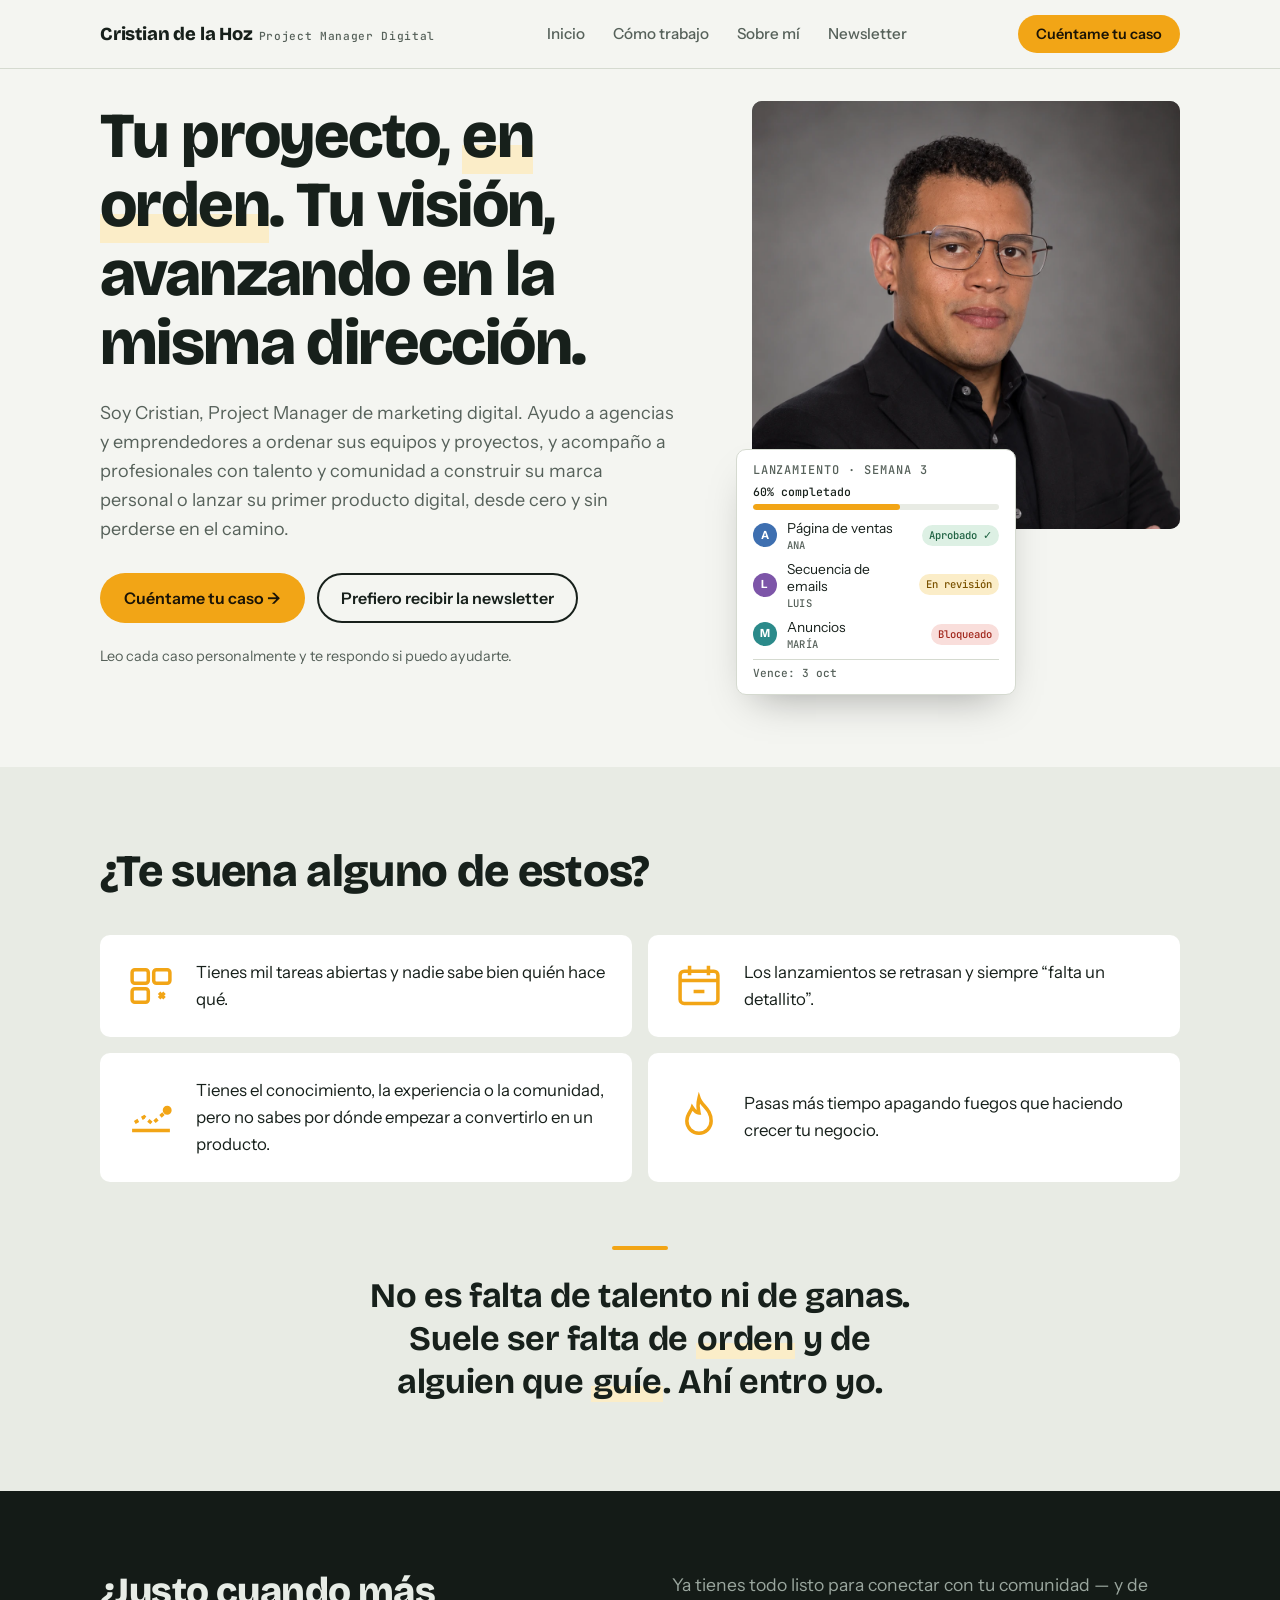
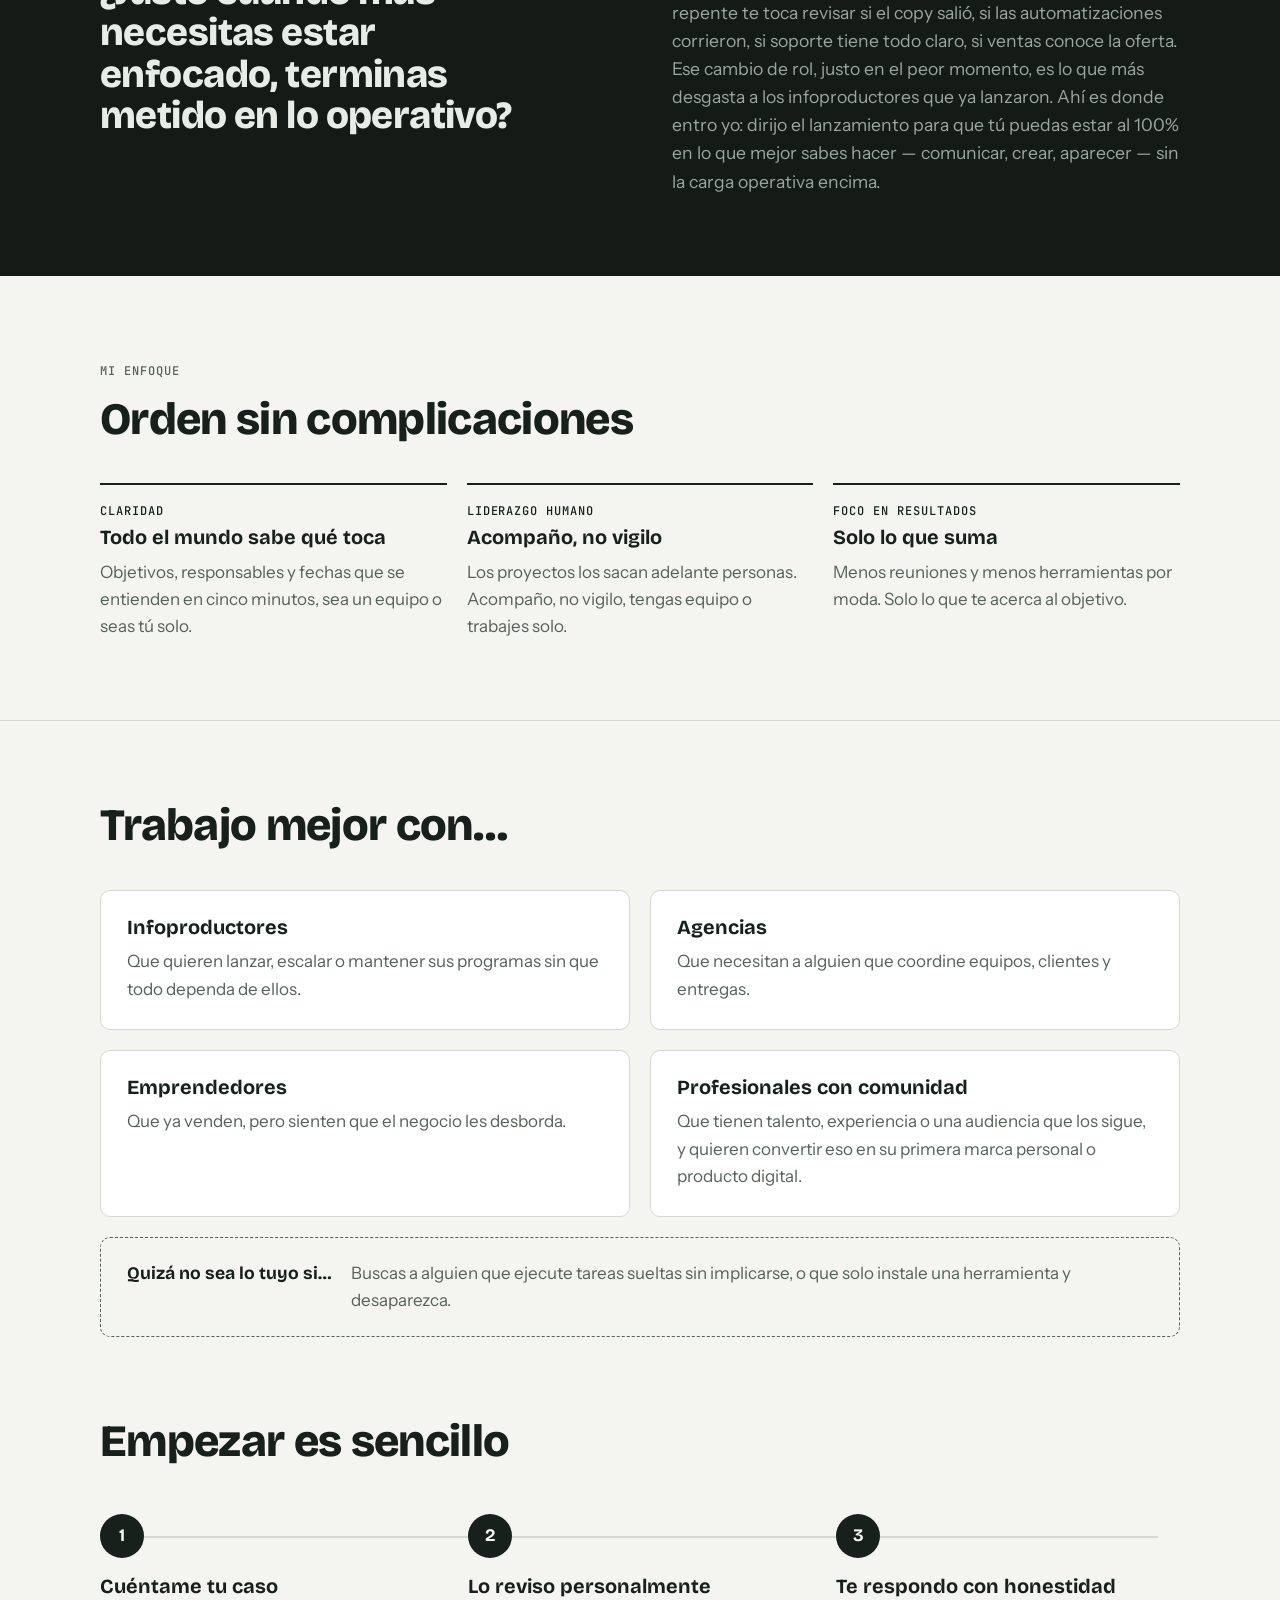
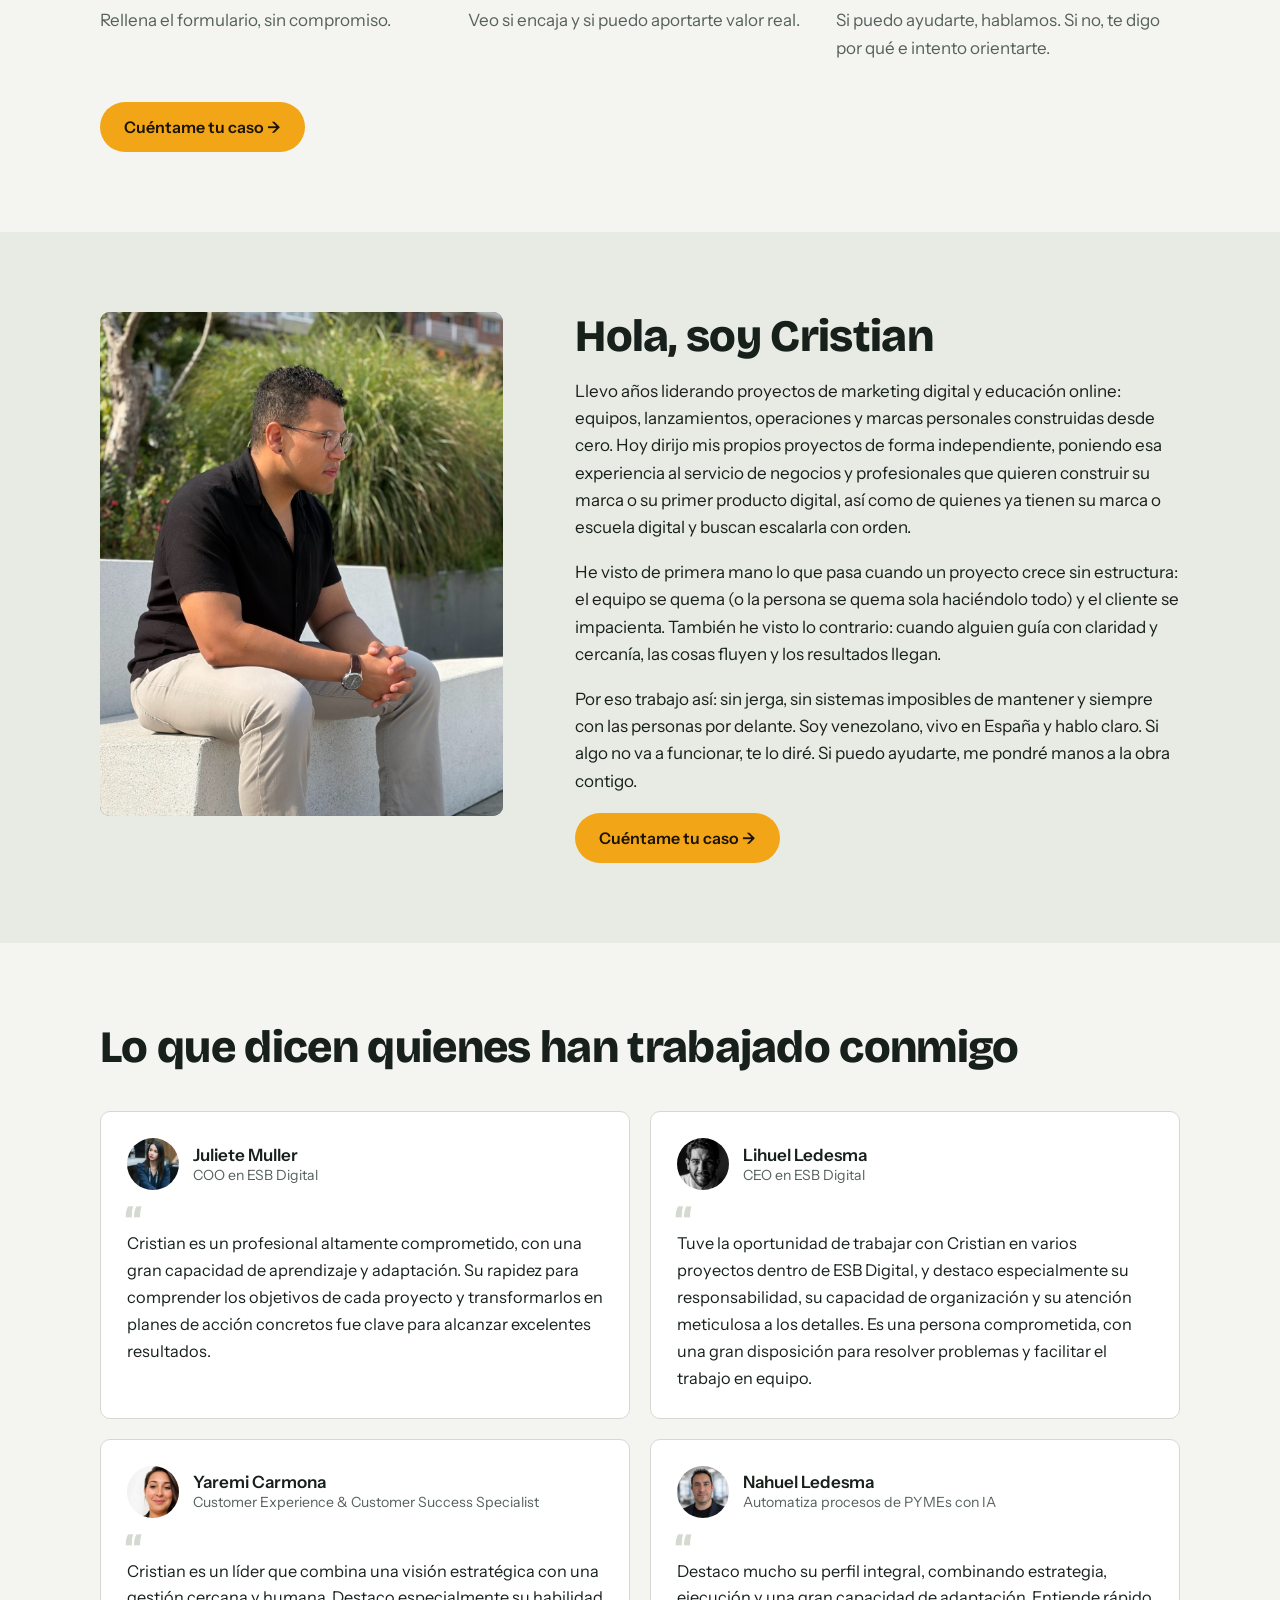
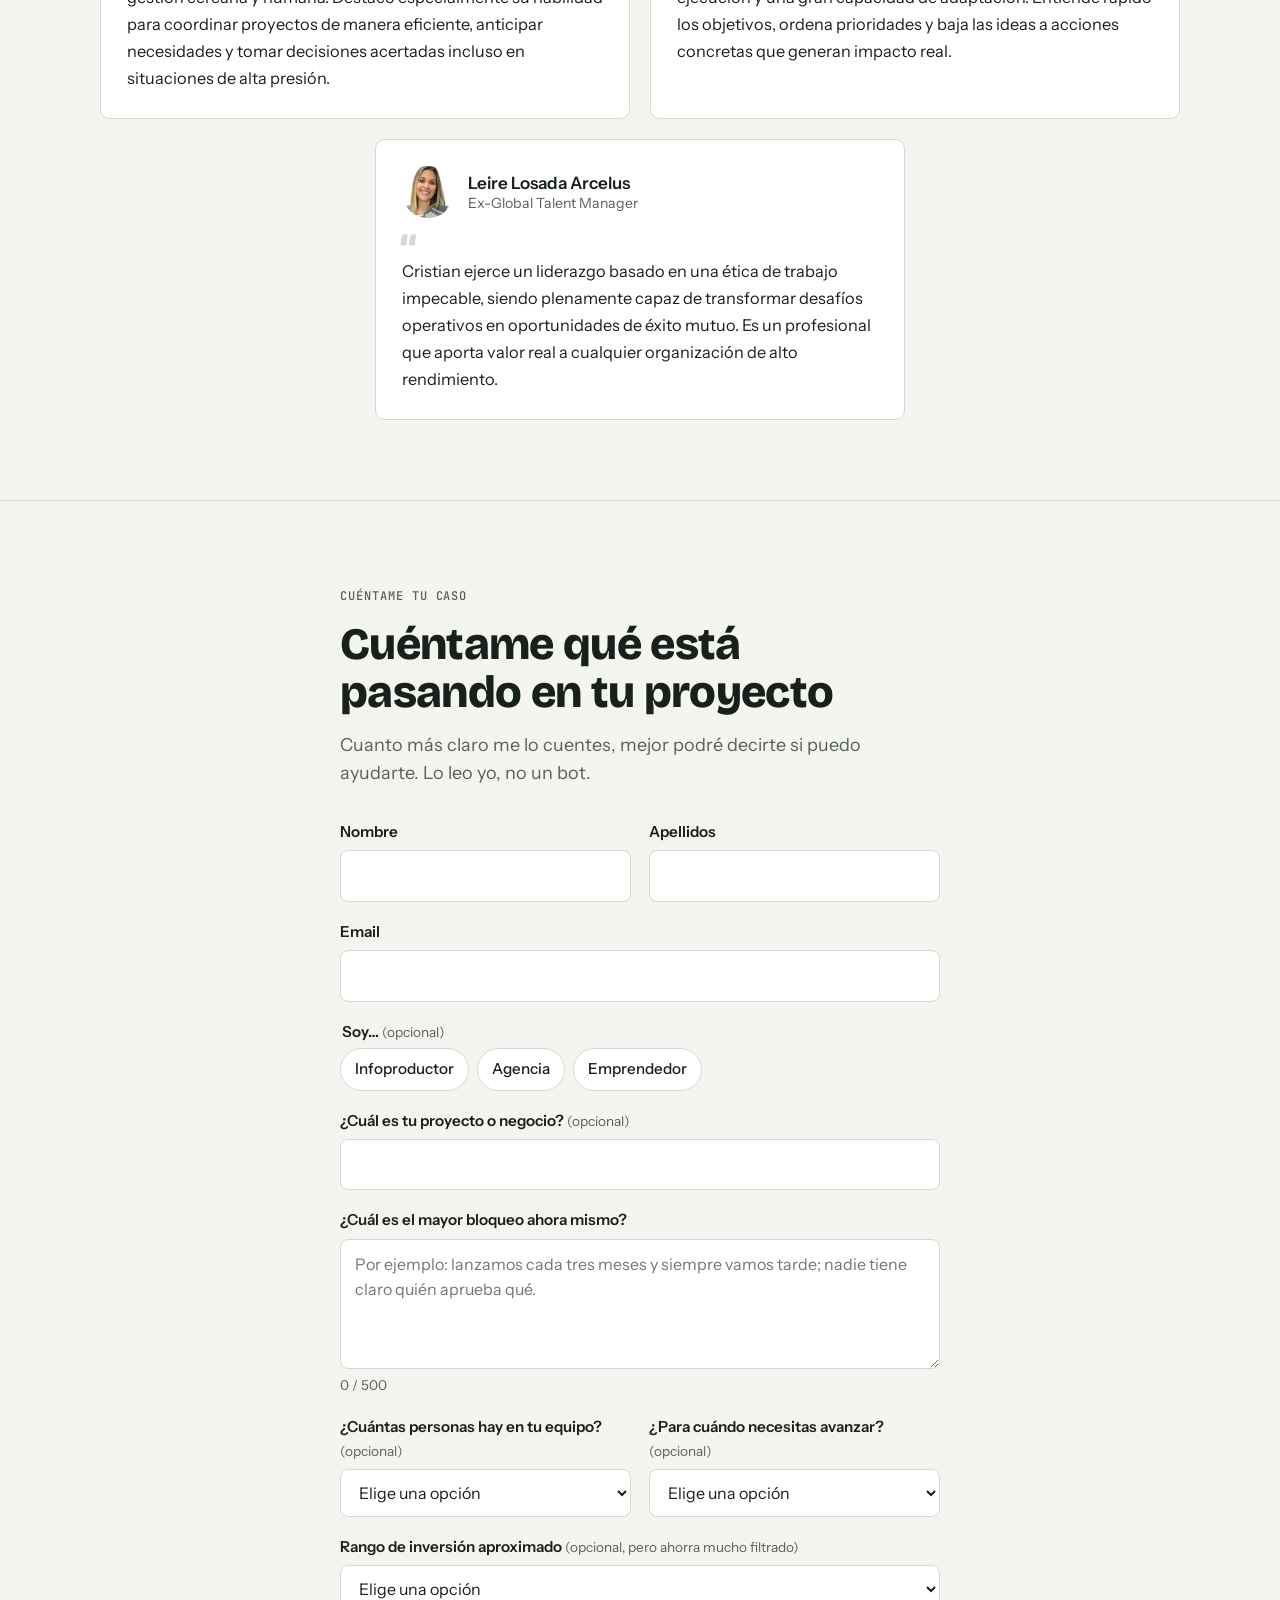
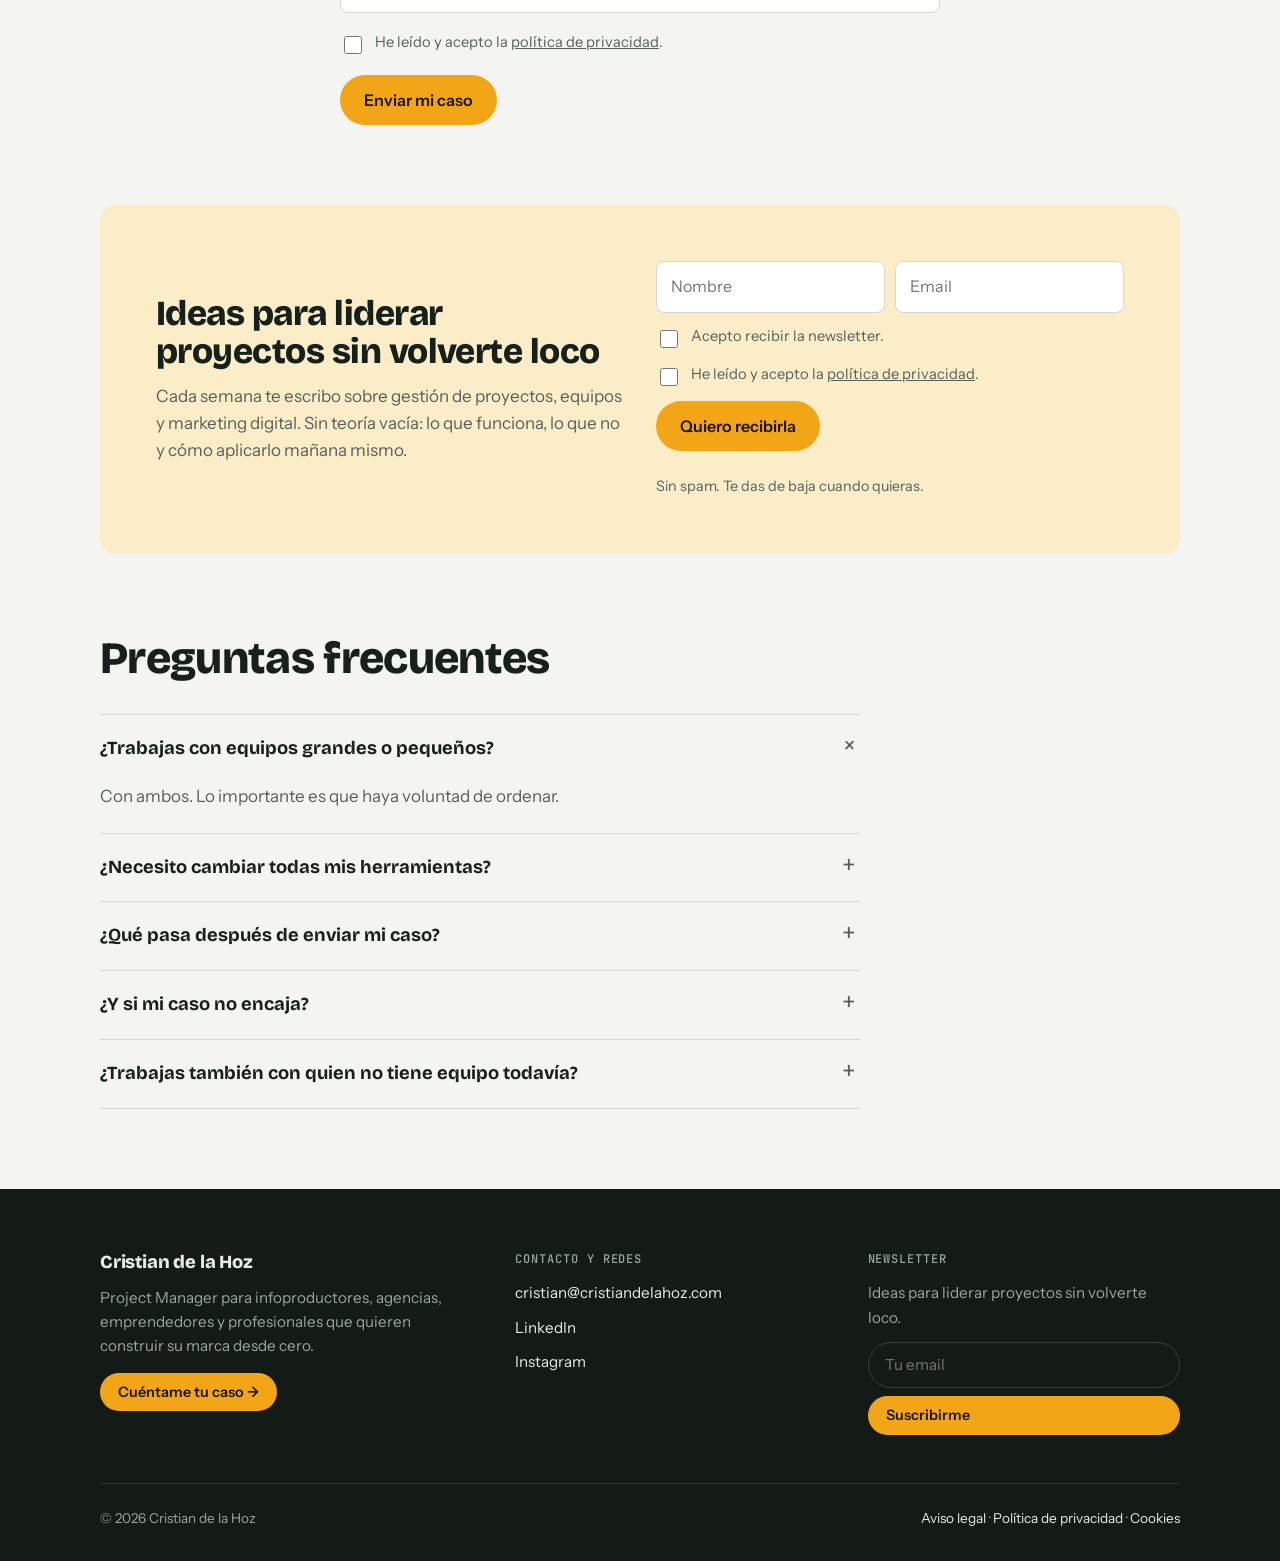
==== commit bc643464: "Ajusta espaciado global, destaca frase de cierre y refuerza íconos Co-Authored-By: Claude Opus 5.5 <" ====
--- a/index.html
+++ b/index.html
@@ -86,7 +86,7 @@
           <p>Pasas más tiempo apagando fuegos que haciendo crecer tu negocio.</p>
         </div>
       </div>
-      <p class="closing">No es falta de talento ni de ganas. Suele ser falta de orden y de alguien que guíe. Ahí entro yo.</p>
+      <p class="closing">No es falta de talento ni de ganas. Suele ser falta de <mark>orden</mark> y de alguien que <mark>guíe</mark>. Ahí entro yo.</p>
     </div>
   </section>
 
--- a/css/styles.css
+++ b/css/styles.css
@@ -3,7 +3,7 @@
   --accent:#F2A516; --accent-ink:#1B1406; --accent-soft:#FBEDC8; --dark:#141B17; --dark-ink:#E7ECE6; --dark-muted:#9AA69E;
   --done:#2F7D55;
   --ok-bg:#DDF0E4; --ok-ink:#1F6242; --rev-bg:#FBEDC8; --rev-ink:#7A5200; --blk-bg:#F9DEDB; --blk-ink:#A2291E;
-  --shadow:rgba(23,32,27,.18);
+  --shadow:rgba(23,32,27,.18); --kw:#17201B; --kw-bg:#FBEDC8;
   --display:"Bricolage Grotesque", "Segoe UI", system-ui, sans-serif;
   --body:"Instrument Sans", "Segoe UI", system-ui, -apple-system, sans-serif;
   --mono:"JetBrains Mono", ui-monospace, Consolas, monospace;
@@ -14,14 +14,14 @@
     color-scheme:dark;
     --bg:#101512; --surface:#18201B; --alt:#141B17; --ink:#E7ECE6; --muted:#9AA69E; --line:#2A342E;
     --accent:#F4B032; --accent-ink:#1B1406; --accent-soft:#2A2414; --dark:#0B0F0D; --done:#5DBB88;
-    --ok-bg:#183426; --ok-ink:#7FD3A2; --rev-bg:#3A2E12; --rev-ink:#F4C766; --blk-bg:#3B1D1A; --blk-ink:#F29A90; --shadow:rgba(0,0,0,.5);
+    --ok-bg:#183426; --ok-ink:#7FD3A2; --rev-bg:#3A2E12; --rev-ink:#F4C766; --blk-bg:#3B1D1A; --blk-ink:#F29A90; --shadow:rgba(0,0,0,.5); --kw:#F4B032; --kw-bg:transparent;
   }
 }
 :root[data-theme="dark"]{
   color-scheme:dark;
   --bg:#101512; --surface:#18201B; --alt:#141B17; --ink:#E7ECE6; --muted:#9AA69E; --line:#2A342E;
   --accent:#F4B032; --accent-ink:#1B1406; --accent-soft:#2A2414; --dark:#0B0F0D; --done:#5DBB88;
-    --ok-bg:#183426; --ok-ink:#7FD3A2; --rev-bg:#3A2E12; --rev-ink:#F4C766; --blk-bg:#3B1D1A; --blk-ink:#F29A90; --shadow:rgba(0,0,0,.5);
+    --ok-bg:#183426; --ok-ink:#7FD3A2; --rev-bg:#3A2E12; --rev-ink:#F4C766; --blk-bg:#3B1D1A; --blk-ink:#F29A90; --shadow:rgba(0,0,0,.5); --kw:#F4B032; --kw-bg:transparent;
 }
 *{box-sizing:border-box}
 body{margin:0}
@@ -37,7 +37,7 @@
 a{color:inherit}
 :focus-visible{outline:3px solid var(--accent);outline-offset:3px;border-radius:4px}
 .wrap{max-width:1120px;margin-inline:auto;padding-inline:20px}
-section{padding-block:clamp(64px,9vw,112px)}
+section{padding-block:clamp(56px,7vw,80px)}
 .label{font:500 .75rem/1 var(--mono);letter-spacing:.08em;text-transform:uppercase;color:var(--muted)}
 .lede{font-size:1.125rem;color:var(--muted);max-width:62ch}
 .stack{display:flex;flex-direction:column;gap:14px}
@@ -84,7 +84,7 @@
 }
 
 /* Hero */
-.hero{padding-block:32px clamp(48px,8vw,96px)}
+.hero{padding-block:32px clamp(60px,6vw,72px)}
 .hero-grid{display:grid;grid-template-columns:1.15fr .85fr;gap:clamp(32px,6vw,72px);align-items:start}
 .hero h1{font-size:clamp(2.3rem,5.6vw,4rem);font-weight:800;letter-spacing:-.025em}
 .hero h1 em{font-style:normal;background:linear-gradient(transparent 62%,var(--accent-soft) 62%)}
@@ -94,9 +94,11 @@
 .photo{aspect-ratio:4/5;max-width:100%;border-radius:var(--r);background:repeating-linear-gradient(135deg,var(--alt) 0 12px,var(--bg) 12px 24px);border:1px dashed var(--line);display:grid;place-items:center;text-align:center;color:var(--muted);font:500 .8rem/1.5 var(--mono);padding:20px}
 .pic{display:block;width:100%;height:auto;aspect-ratio:3/4;object-fit:cover;object-position:50% 20%;border-radius:var(--r);background:#6f6f6f}
 .pic-about{aspect-ratio:4/5;object-position:top center}
-/* Escritorio: la tarjeta va en el flujo, debajo de la foto, montando solo sus últimos 60px.
+/* Escritorio: foto del Hero cuadrada (cara y hombros) para que foto + tarjeta acaben a la altura del texto */
+@media (min-width:769px){.portrait .pic{aspect-ratio:1/1;object-position:50% 20%}}
+/* Escritorio: la tarjeta va en el flujo, debajo de la foto, montando solo sus últimos 80px.
    Al estar en el flujo, el hero crece con ella y no choca con la sección siguiente. */
-.board{position:relative;z-index:1;margin-top:-60px;margin-left:-16px;width:min(280px,82%);background:var(--surface);border:1px solid var(--line);border-radius:var(--r);box-shadow:0 18px 40px -18px rgba(0,0,0,.35);padding:14px 16px;display:flex;flex-direction:column;gap:10px}
+.board{position:relative;z-index:1;margin-top:-80px;margin-left:-16px;width:min(280px,82%);background:var(--surface);border:1px solid var(--line);border-radius:var(--r);box-shadow:0 18px 40px -18px rgba(0,0,0,.35);padding:14px 16px;display:flex;flex-direction:column;gap:10px}
 .progress{display:flex;flex-direction:column;gap:6px}
 .progress-top{display:flex;justify-content:space-between;align-items:baseline;gap:8px}
 .progress-top .pct{font:500 .72rem/1 var(--mono);color:var(--ink);font-variant-numeric:tabular-nums}
@@ -127,11 +129,14 @@
 /* Problem */
 .problem{background:var(--alt)}
 .problem-grid{display:grid;grid-template-columns:repeat(2,1fr);gap:16px;margin-top:40px}
-.pcard{background:var(--surface);border-radius:var(--r);padding:24px;display:grid;grid-template-columns:40px 1fr;gap:16px;align-items:start;font-size:1.05rem}
-.pcard svg{width:40px;height:40px;color:var(--ink)}
+.pcard{background:var(--surface);border-radius:var(--r);padding:24px;display:grid;grid-template-columns:54px 1fr;gap:18px;align-items:center;font-size:1.05rem}
+.pcard svg{width:54px;height:54px;color:var(--accent);stroke-width:2.6}
 .pcard,.fit{transition:transform .25s ease, box-shadow .25s ease}
 .pcard:hover,.fit:hover{transform:translateY(-2px);box-shadow:0 10px 24px -12px var(--shadow)}
-.closing{margin-top:40px;font:700 clamp(1.3rem,2.6vw,1.75rem)/1.3 var(--display);max-width:34ch}
+/* Frase de cierre como declaración: centrada, grande, con una barra de acento encima */
+.closing{margin:64px auto 8px;max-width:30ch;text-align:center;text-wrap:balance;font:700 clamp(1.5rem,3.2vw,2.15rem)/1.25 var(--display);letter-spacing:-.01em}
+.closing::before{content:"";display:block;width:56px;height:4px;border-radius:2px;background:var(--accent);margin:0 auto 24px}
+.closing mark{background:linear-gradient(transparent 62%,var(--kw-bg) 62%);color:var(--kw);padding:0 .05em}
 @media (max-width:700px){.problem-grid{grid-template-columns:1fr}}
 
 /* Approach */
@@ -202,7 +207,7 @@
 .ph{font-family:var(--mono);font-size:.85em;background:var(--accent-soft);padding:1px 6px;border-radius:4px}
 
 /* Newsletter */
-.news{padding-block:0 clamp(64px,9vw,112px)}
+.news{padding-block:0 clamp(56px,7vw,80px)}
 .news-box{background:var(--accent-soft);border-radius:calc(var(--r) * 1.6);padding:clamp(28px,5vw,56px);display:grid;grid-template-columns:1fr 1fr;gap:32px;align-items:center}
 .news-box p{color:var(--muted);margin-top:12px}
 .news form{margin:0;gap:12px}
@@ -234,7 +239,7 @@
 @media (max-width:820px){.foot{grid-template-columns:1fr}}
 
 /* Páginas legales */
-.legal-page{padding-block:clamp(40px,6vw,72px) clamp(64px,9vw,112px)}
+.legal-page{padding-block:clamp(40px,6vw,72px) clamp(56px,7vw,80px)}
 .prose{max-width:720px;display:flex;flex-direction:column;gap:16px}
 .back{display:inline-flex;align-items:center;gap:6px;width:fit-content;font-weight:500;font-size:.95rem;color:var(--muted);text-decoration:none;transition:color .2s ease}
 .back:hover,.back:focus-visible{color:var(--ink)}
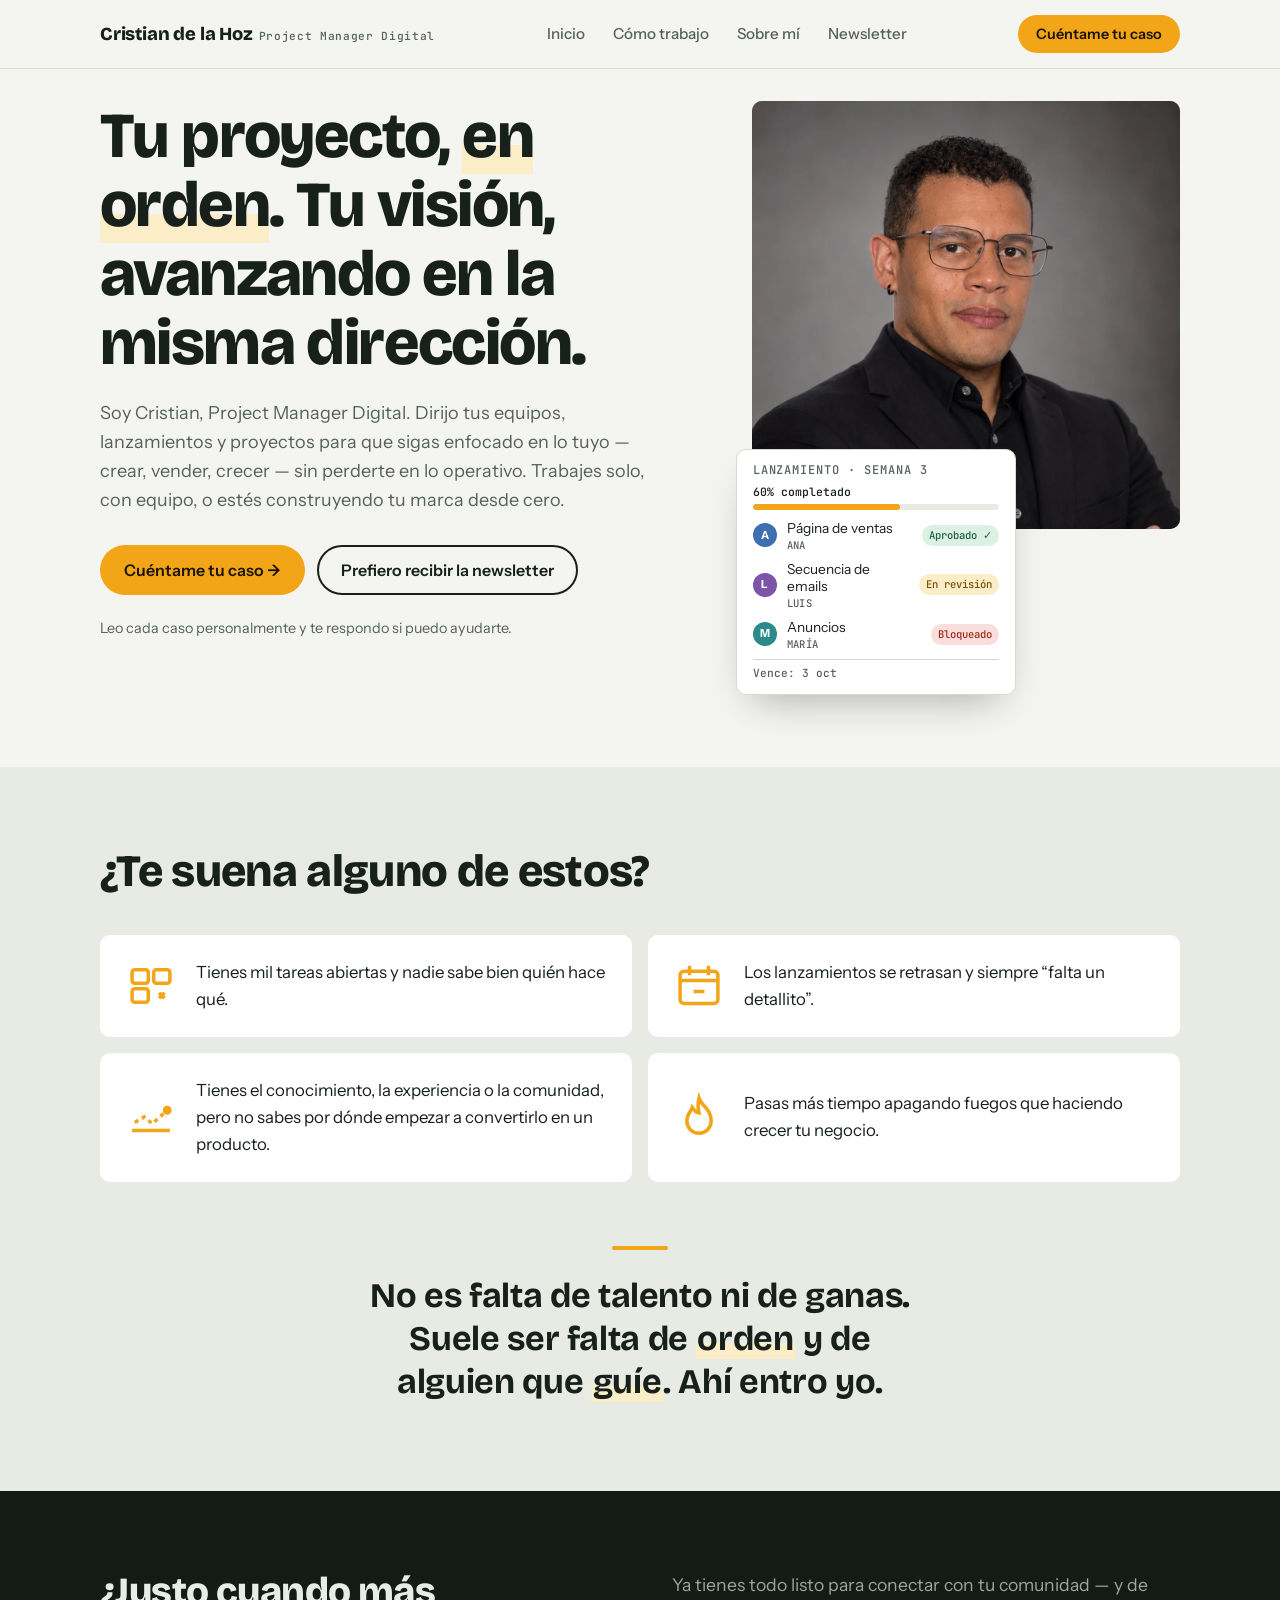
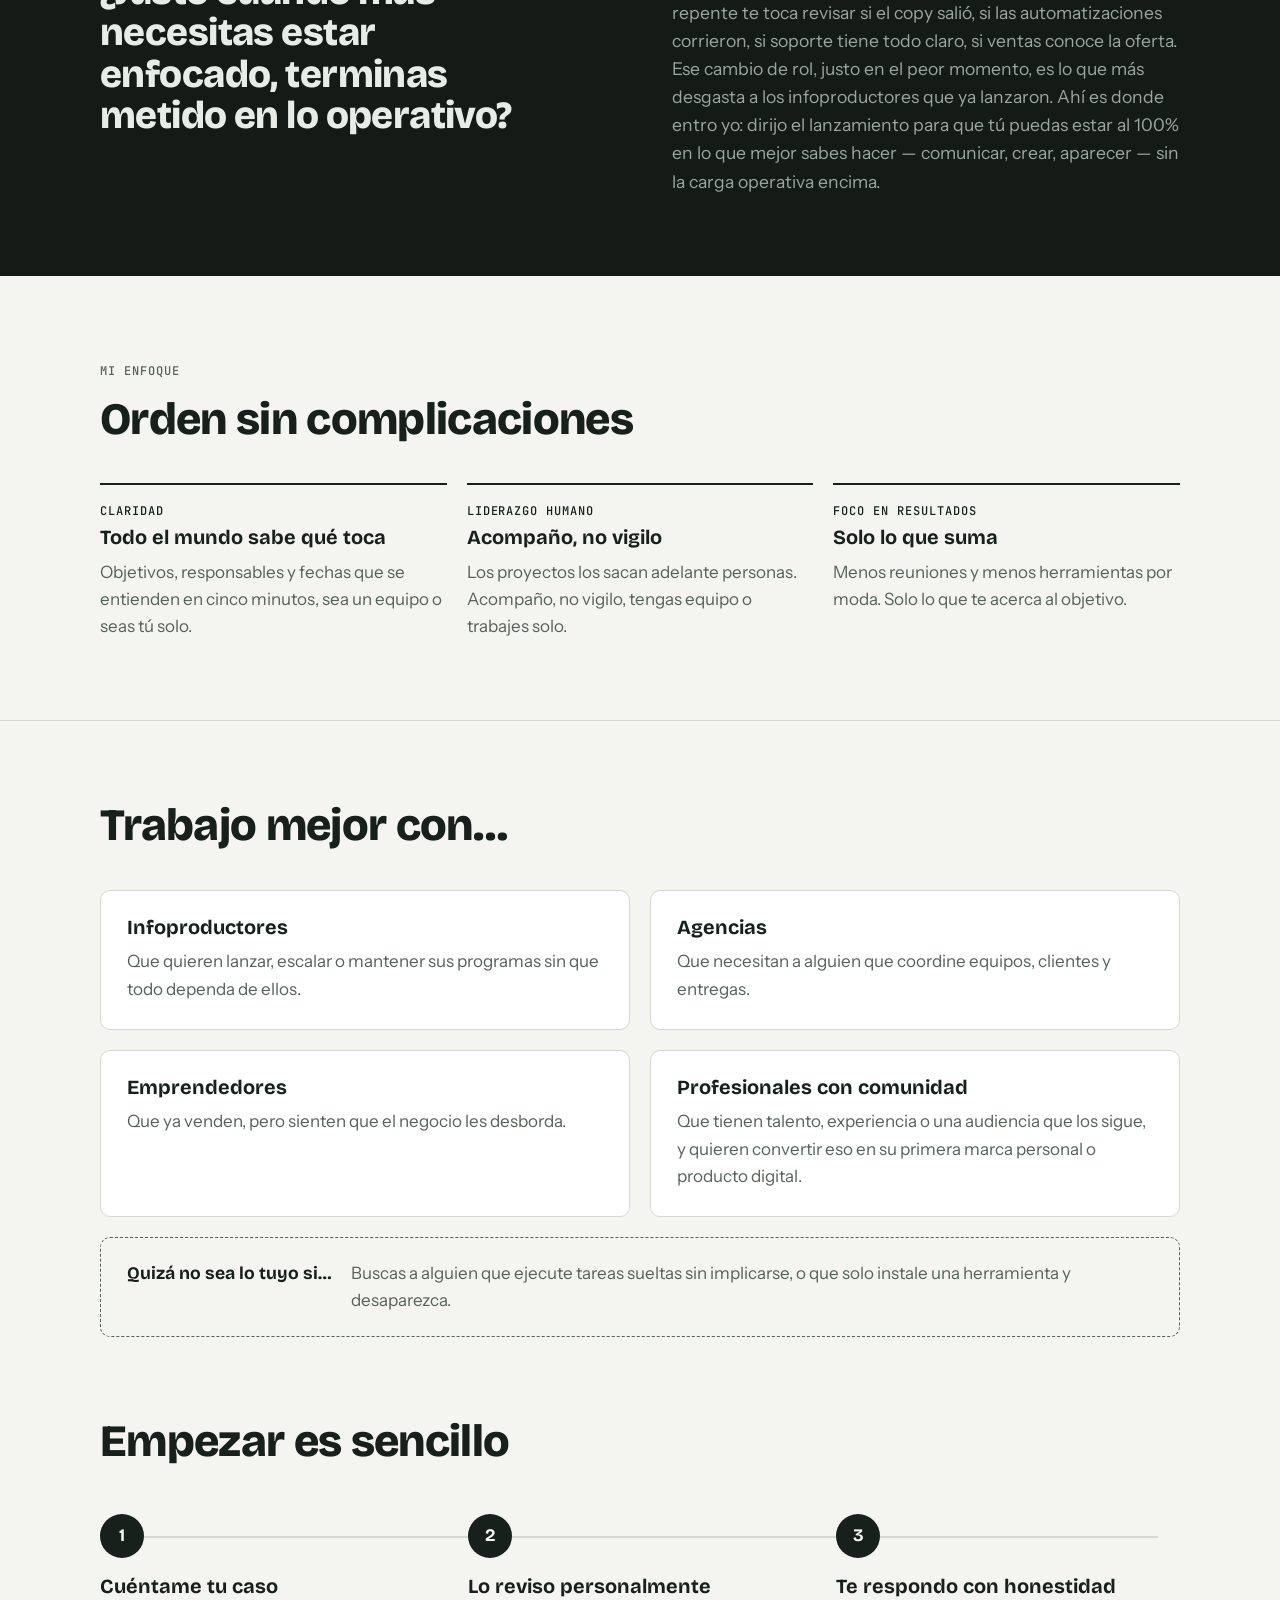
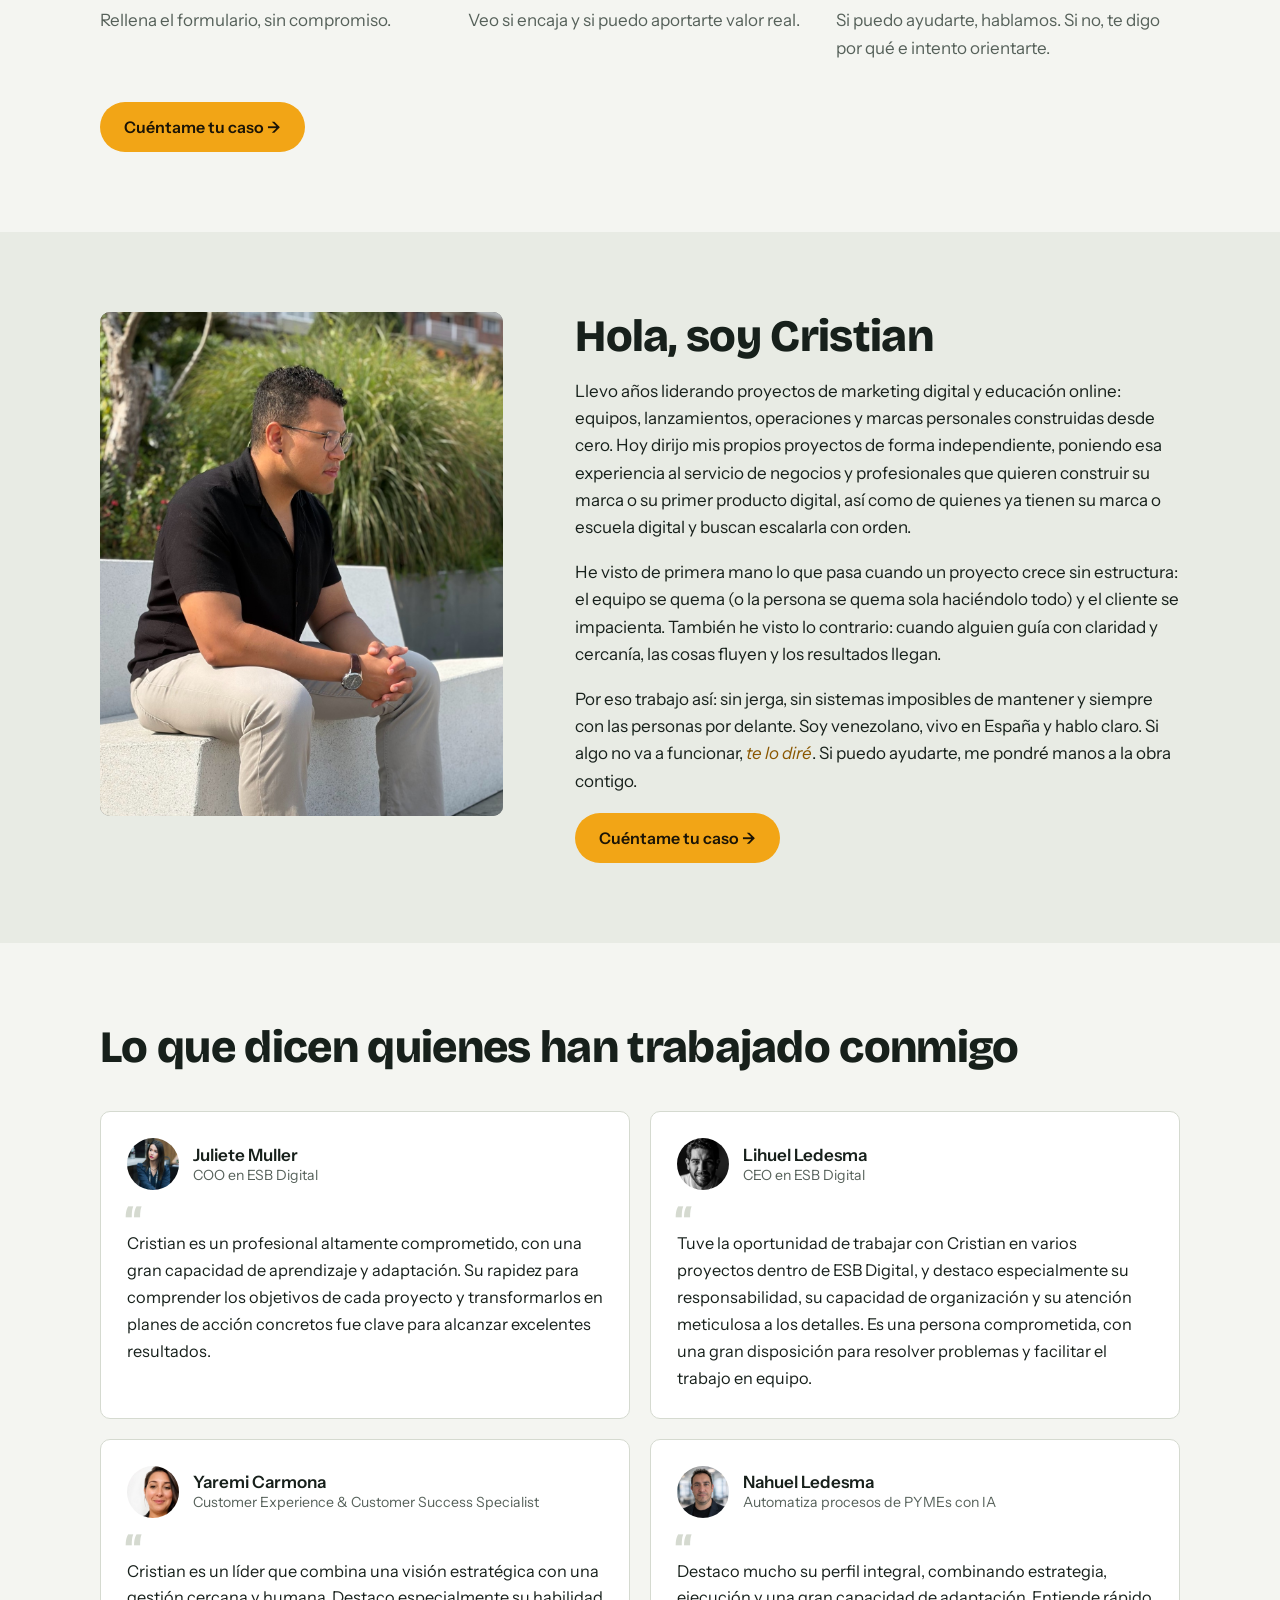
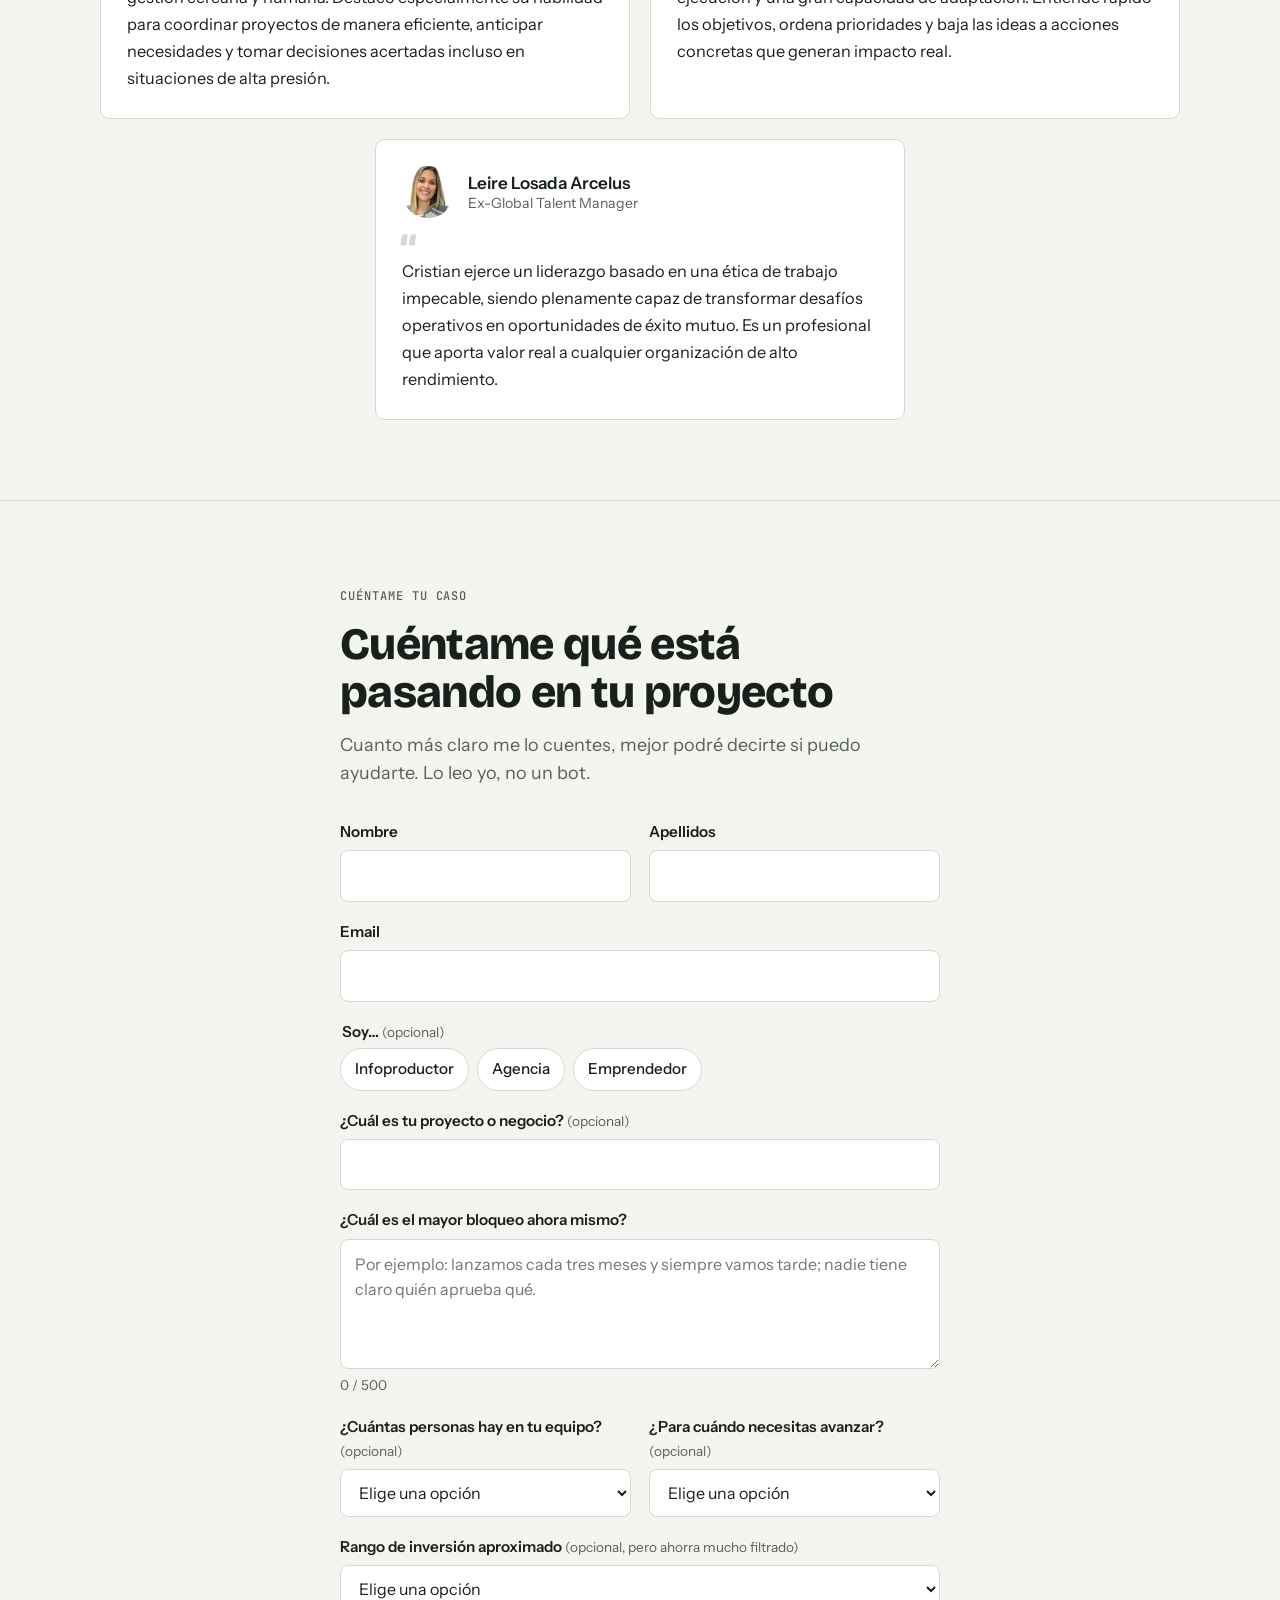
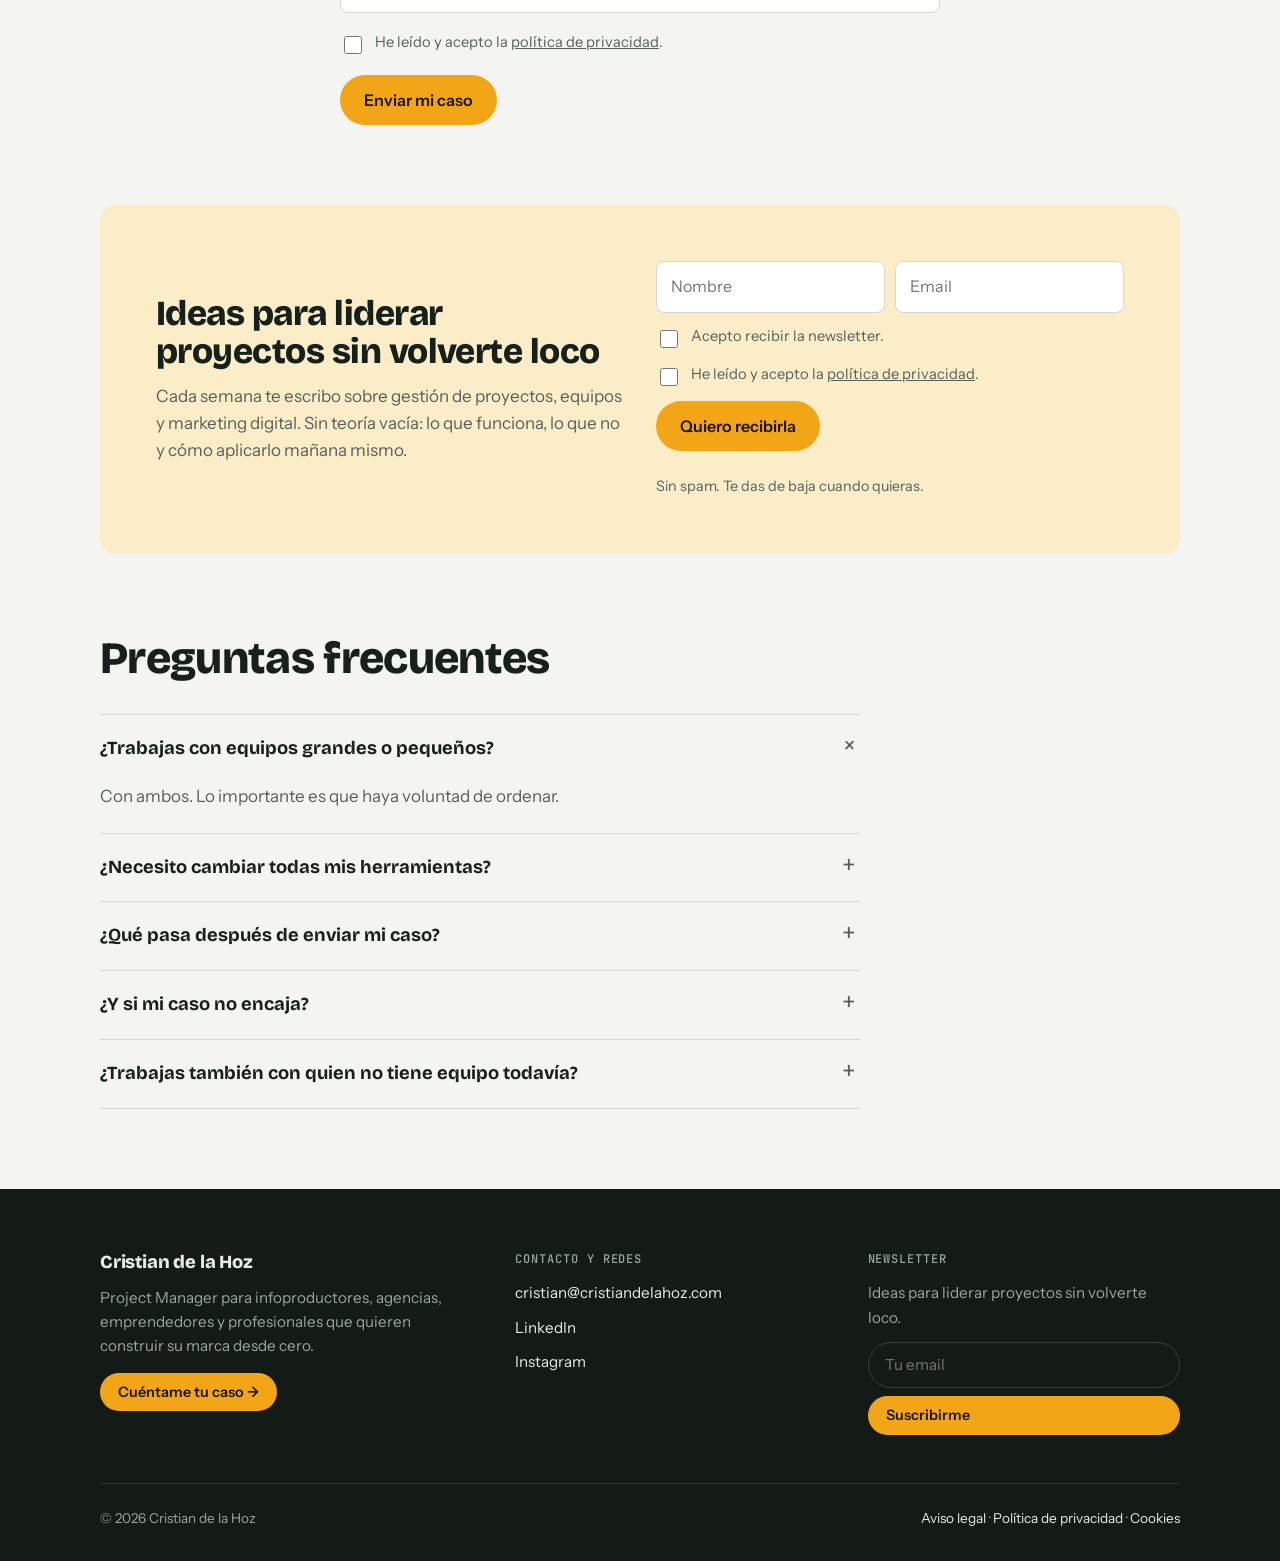
==== commit 5da2572f: "Actualiza subtítulo del Hero y añade énfasis en Sobre mí Co-Authored-By: Claude Opus 5.5 <noreply@an" ====
--- a/index.html
+++ b/index.html
@@ -40,7 +40,7 @@
     <div class="wrap hero-grid">
       <div class="stack" style="gap:22px">
         <h1>Tu proyecto, <em>en orden</em>. Tu visión, avanzando en la misma dirección.</h1>
-        <p class="lede">Soy Cristian, Project Manager de marketing digital. Ayudo a agencias y emprendedores a ordenar sus equipos y proyectos, y acompaño a profesionales con talento y comunidad a construir su marca personal o lanzar su primer producto digital, desde cero y sin perderse en el camino.</p>
+        <p class="lede">Soy Cristian, Project Manager Digital. Dirijo tus equipos, lanzamientos y proyectos para que sigas enfocado en lo tuyo — crear, vender, crecer — sin perderte en lo operativo. Trabajes solo, con equipo, o estés construyendo tu marca desde cero.</p>
         <div class="ctas">
           <a class="btn btn-primary" href="#caso" data-cta="hero">Cuéntame tu caso →</a>
           <a class="btn btn-ghost" href="#newsletter" data-cta="hero-news">Prefiero recibir la newsletter</a>
@@ -149,7 +149,7 @@
         <h2>Hola, soy Cristian</h2>
         <p>Llevo años liderando proyectos de marketing digital y educación online: equipos, lanzamientos, operaciones y marcas personales construidas desde cero. Hoy dirijo mis propios proyectos de forma independiente, poniendo esa experiencia al servicio de negocios y profesionales que quieren construir su marca o su primer producto digital, así como de quienes ya tienen su marca o escuela digital y buscan escalarla con orden.</p>
         <p>He visto de primera mano lo que pasa cuando un proyecto crece sin estructura: el equipo se quema (o la persona se quema sola haciéndolo todo) y el cliente se impacienta. También he visto lo contrario: cuando alguien guía con claridad y cercanía, las cosas fluyen y los resultados llegan.</p>
-        <p>Por eso trabajo así: sin jerga, sin sistemas imposibles de mantener y siempre con las personas por delante. Soy venezolano, vivo en España y hablo claro. Si algo no va a funcionar, te lo diré. Si puedo ayudarte, me pondré manos a la obra contigo.</p>
+        <p>Por eso trabajo así: sin jerga, sin sistemas imposibles de mantener y siempre con las personas por delante. Soy venezolano, vivo en España y hablo claro. Si algo no va a funcionar, <em class="voice">te lo diré</em>. Si puedo ayudarte, me pondré manos a la obra contigo.</p>
         <div><a class="btn btn-primary" href="#caso" data-cta="about">Cuéntame tu caso →</a></div>
       </div>
     </div>
--- a/css/styles.css
+++ b/css/styles.css
@@ -3,7 +3,7 @@
   --accent:#F2A516; --accent-ink:#1B1406; --accent-soft:#FBEDC8; --dark:#141B17; --dark-ink:#E7ECE6; --dark-muted:#9AA69E;
   --done:#2F7D55;
   --ok-bg:#DDF0E4; --ok-ink:#1F6242; --rev-bg:#FBEDC8; --rev-ink:#7A5200; --blk-bg:#F9DEDB; --blk-ink:#A2291E;
-  --shadow:rgba(23,32,27,.18); --kw:#17201B; --kw-bg:#FBEDC8;
+  --shadow:rgba(23,32,27,.18); --kw:#17201B; --kw-bg:#FBEDC8; --accent-text:#8A5700;
   --display:"Bricolage Grotesque", "Segoe UI", system-ui, sans-serif;
   --body:"Instrument Sans", "Segoe UI", system-ui, -apple-system, sans-serif;
   --mono:"JetBrains Mono", ui-monospace, Consolas, monospace;
@@ -14,14 +14,14 @@
     color-scheme:dark;
     --bg:#101512; --surface:#18201B; --alt:#141B17; --ink:#E7ECE6; --muted:#9AA69E; --line:#2A342E;
     --accent:#F4B032; --accent-ink:#1B1406; --accent-soft:#2A2414; --dark:#0B0F0D; --done:#5DBB88;
-    --ok-bg:#183426; --ok-ink:#7FD3A2; --rev-bg:#3A2E12; --rev-ink:#F4C766; --blk-bg:#3B1D1A; --blk-ink:#F29A90; --shadow:rgba(0,0,0,.5); --kw:#F4B032; --kw-bg:transparent;
+    --ok-bg:#183426; --ok-ink:#7FD3A2; --rev-bg:#3A2E12; --rev-ink:#F4C766; --blk-bg:#3B1D1A; --blk-ink:#F29A90; --shadow:rgba(0,0,0,.5); --kw:#F4B032; --kw-bg:transparent; --accent-text:#F4B032;
   }
 }
 :root[data-theme="dark"]{
   color-scheme:dark;
   --bg:#101512; --surface:#18201B; --alt:#141B17; --ink:#E7ECE6; --muted:#9AA69E; --line:#2A342E;
   --accent:#F4B032; --accent-ink:#1B1406; --accent-soft:#2A2414; --dark:#0B0F0D; --done:#5DBB88;
-    --ok-bg:#183426; --ok-ink:#7FD3A2; --rev-bg:#3A2E12; --rev-ink:#F4C766; --blk-bg:#3B1D1A; --blk-ink:#F29A90; --shadow:rgba(0,0,0,.5); --kw:#F4B032; --kw-bg:transparent;
+    --ok-bg:#183426; --ok-ink:#7FD3A2; --rev-bg:#3A2E12; --rev-ink:#F4C766; --blk-bg:#3B1D1A; --blk-ink:#F29A90; --shadow:rgba(0,0,0,.5); --kw:#F4B032; --kw-bg:transparent; --accent-text:#F4B032;
 }
 *{box-sizing:border-box}
 body{margin:0}
@@ -279,3 +279,6 @@
   .t-grid{grid-template-columns:1fr}
   .t-card:last-child:nth-child(odd){width:auto;justify-self:stretch}
 }
+
+/* Énfasis de tono de voz en "Sobre mí": cursiva en color de acento (versión oscura del ámbar en tema claro para que se lea) */
+.voice{font-style:italic;color:var(--accent-text)}
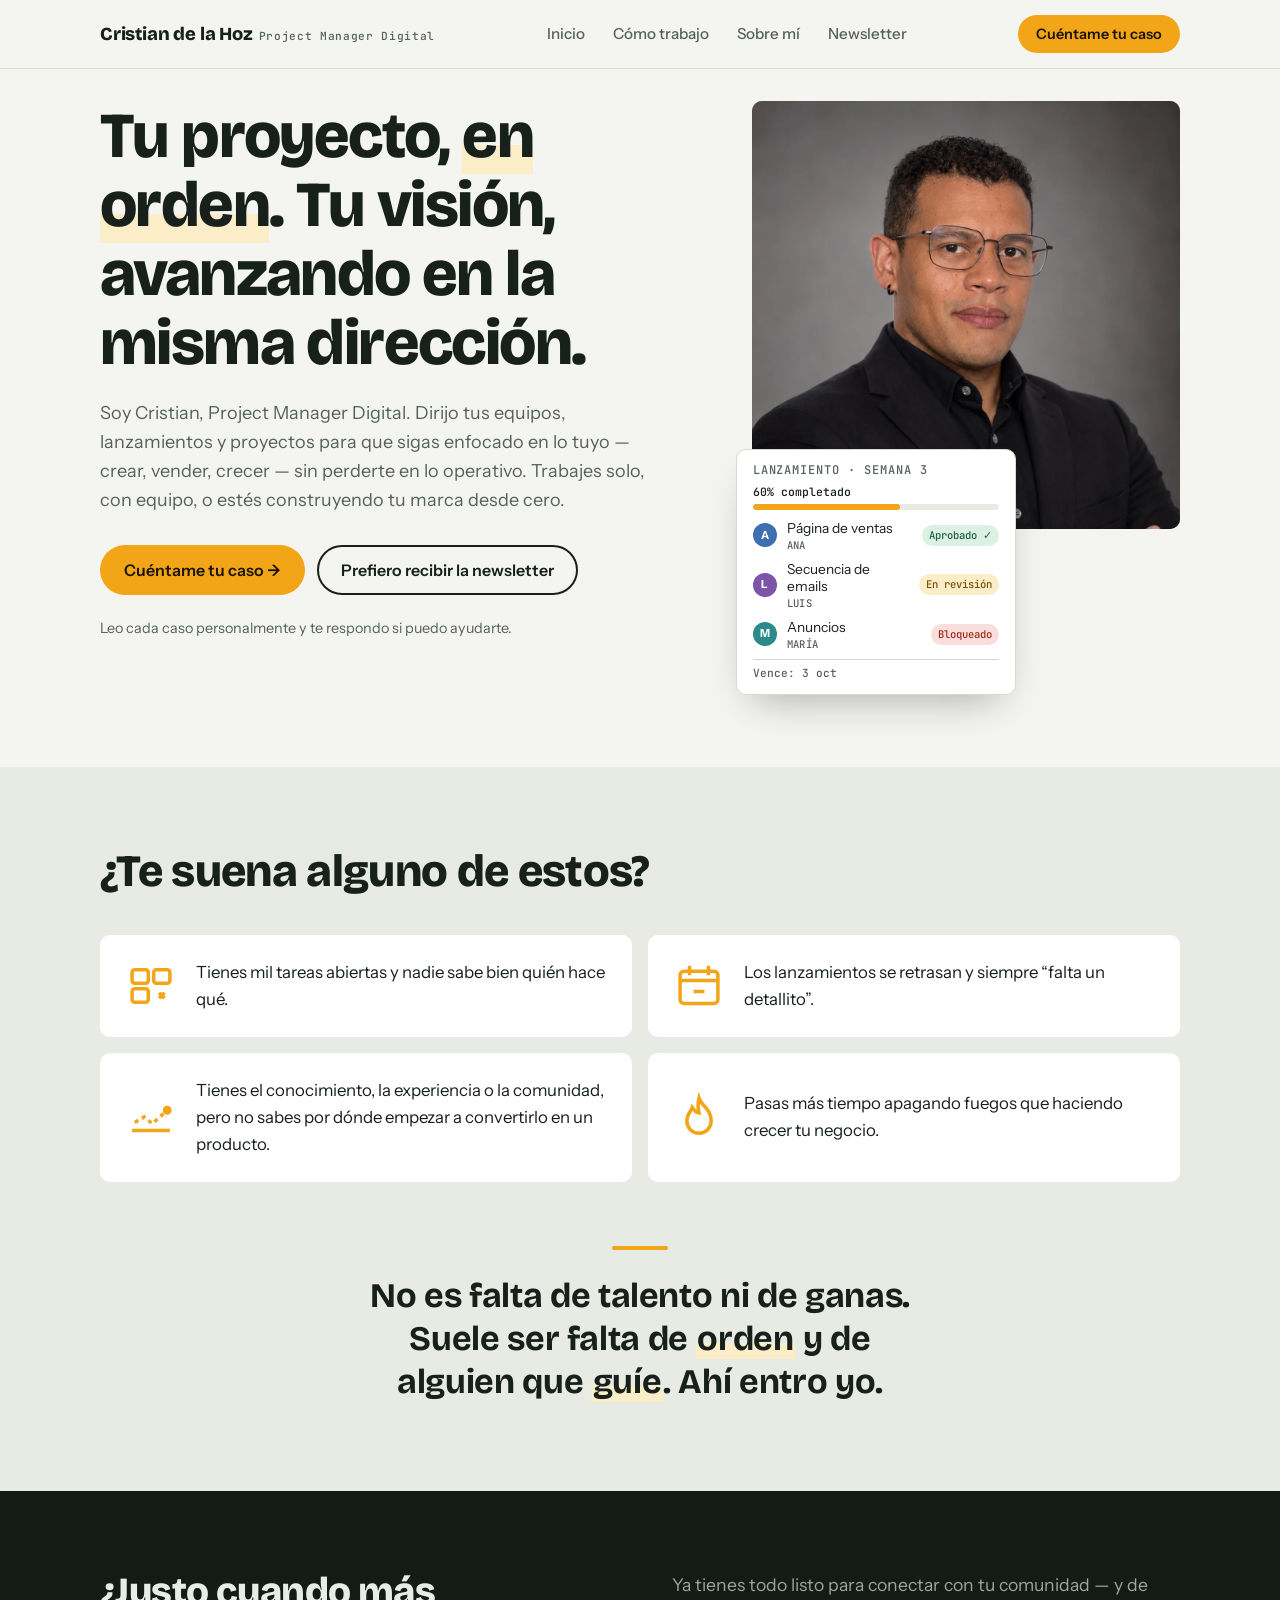
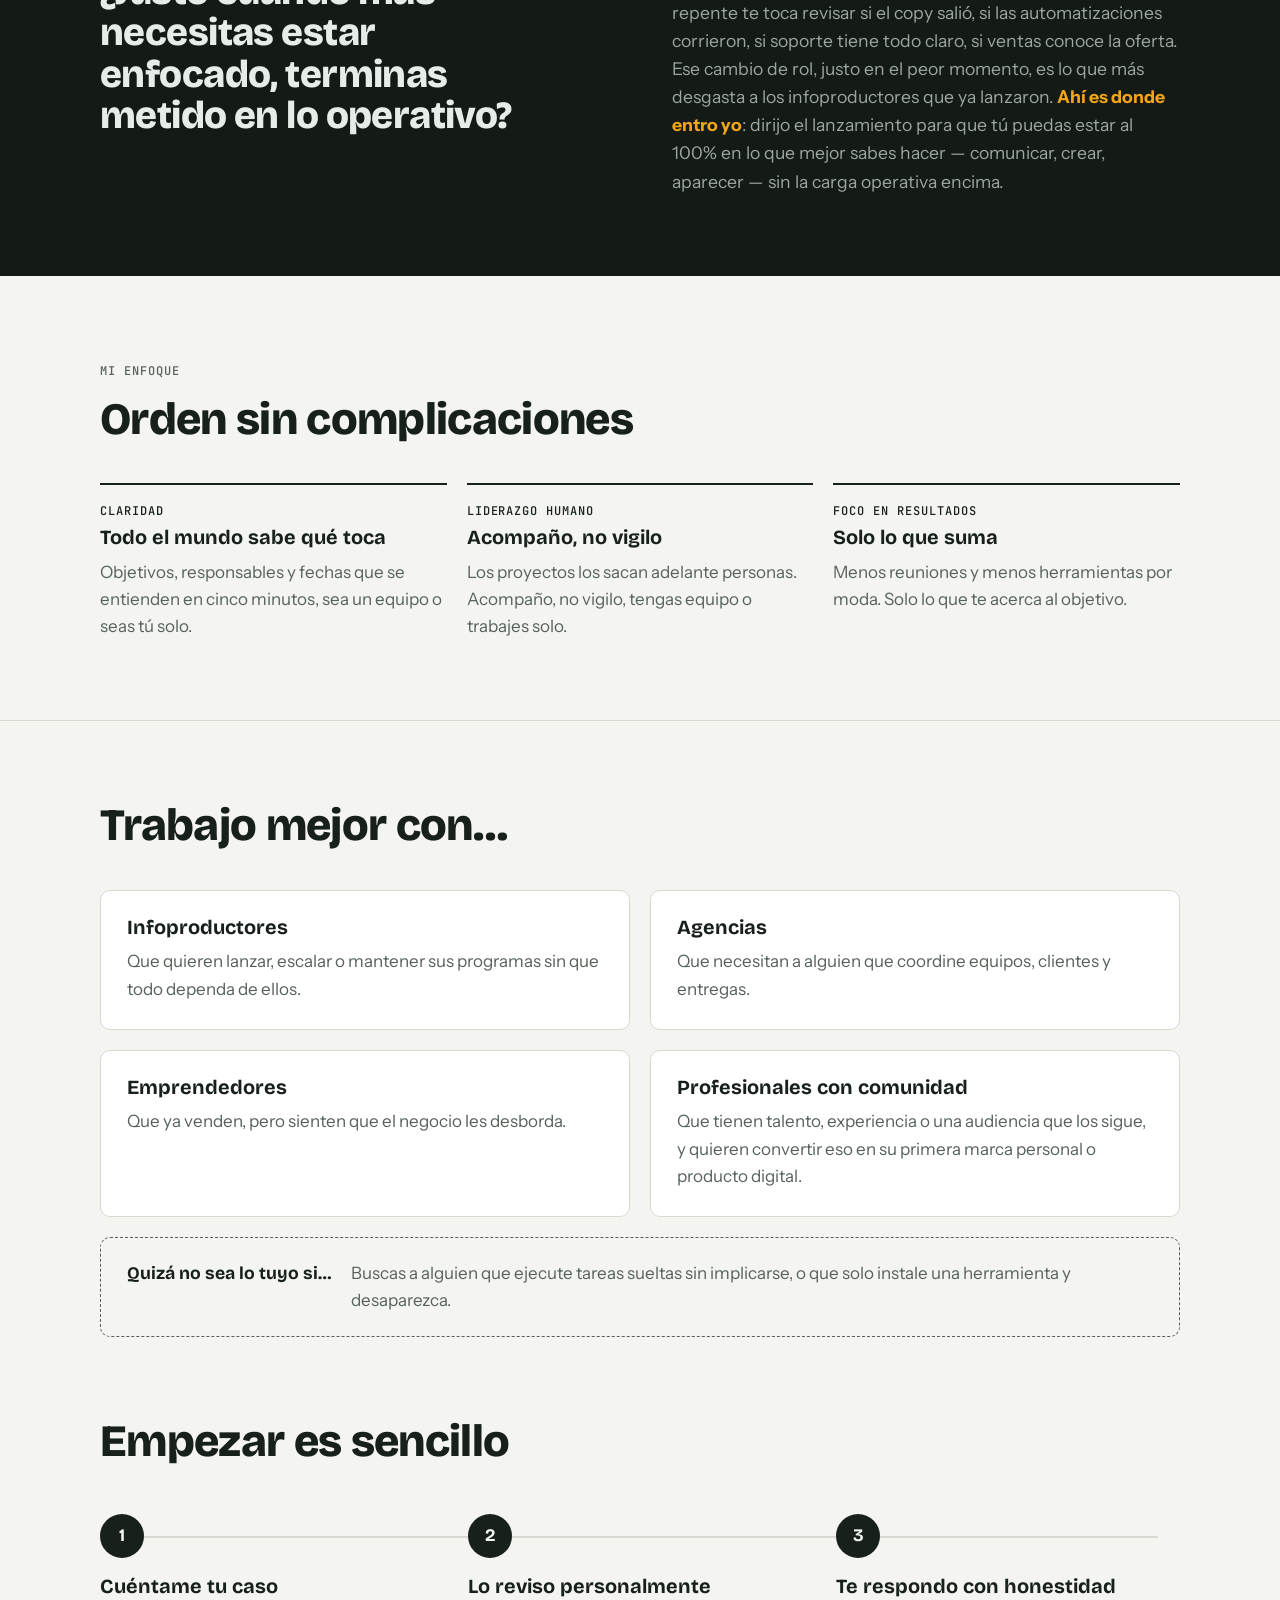
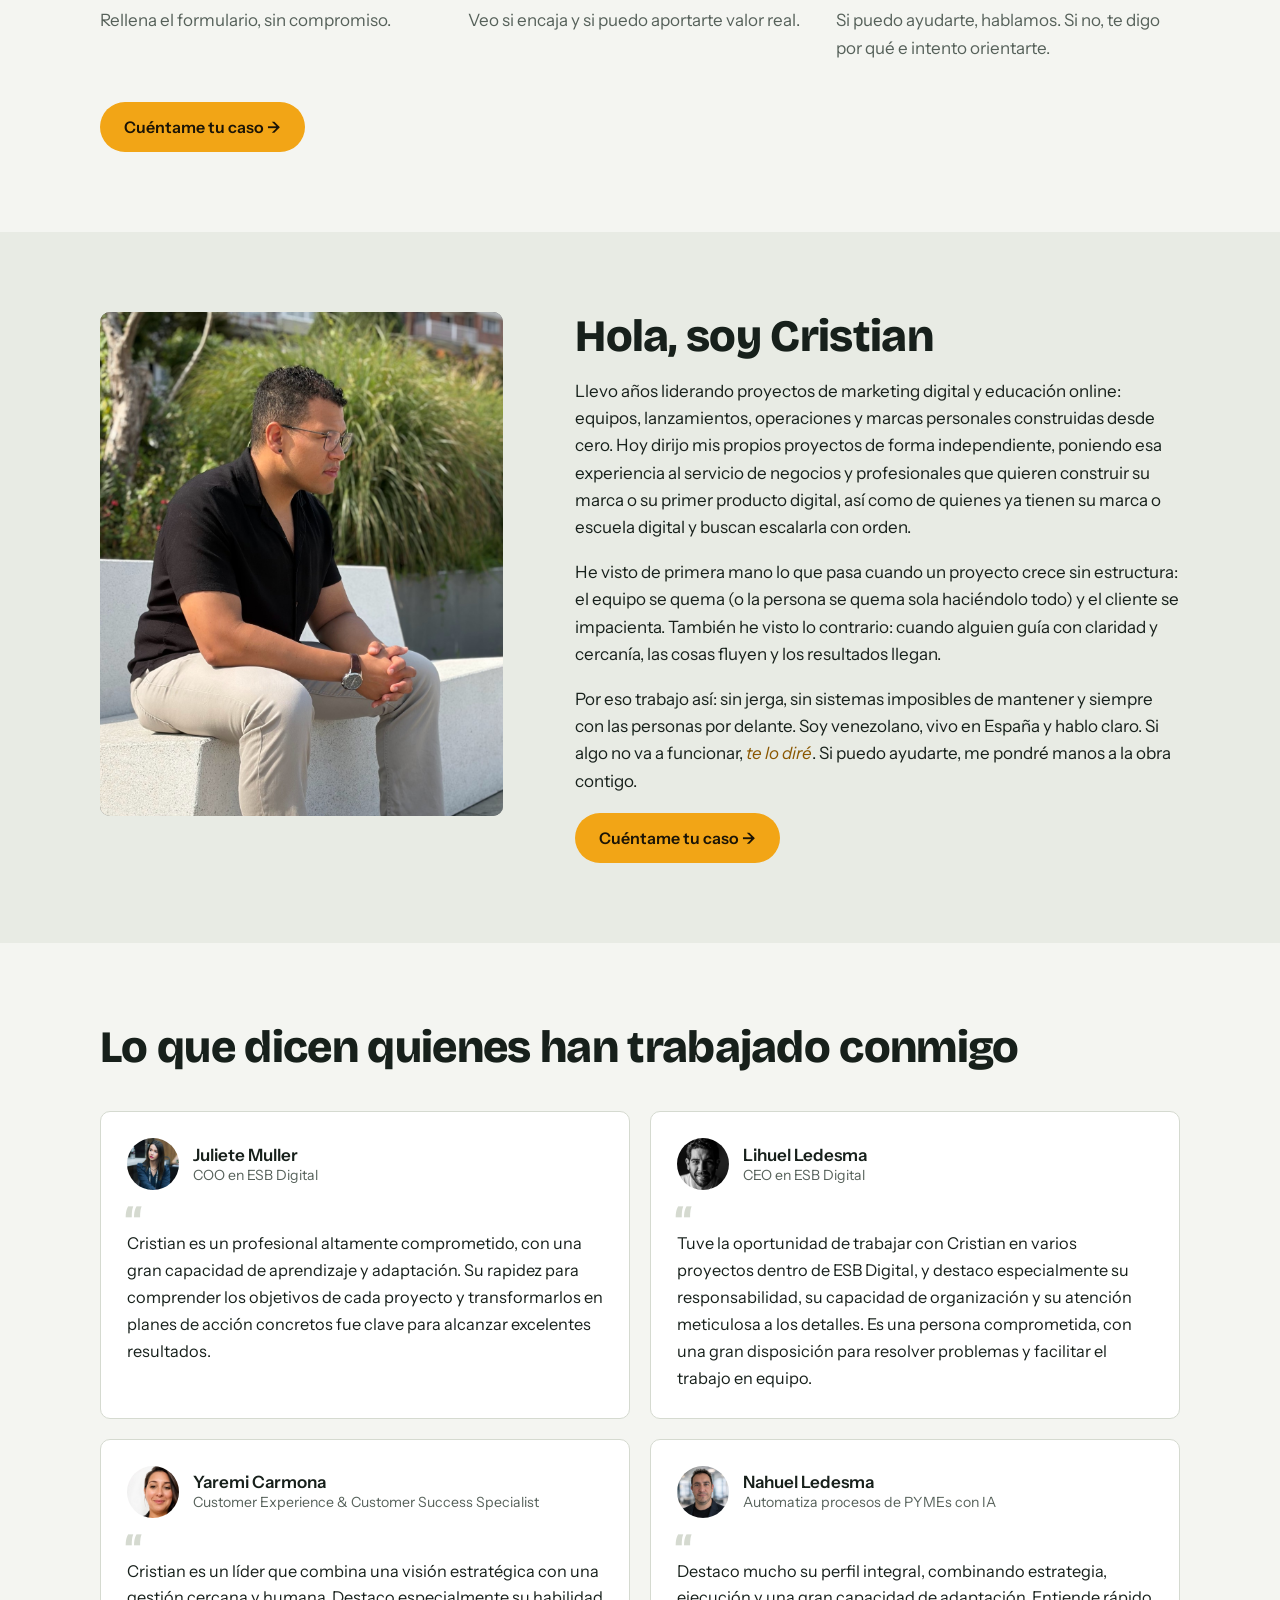
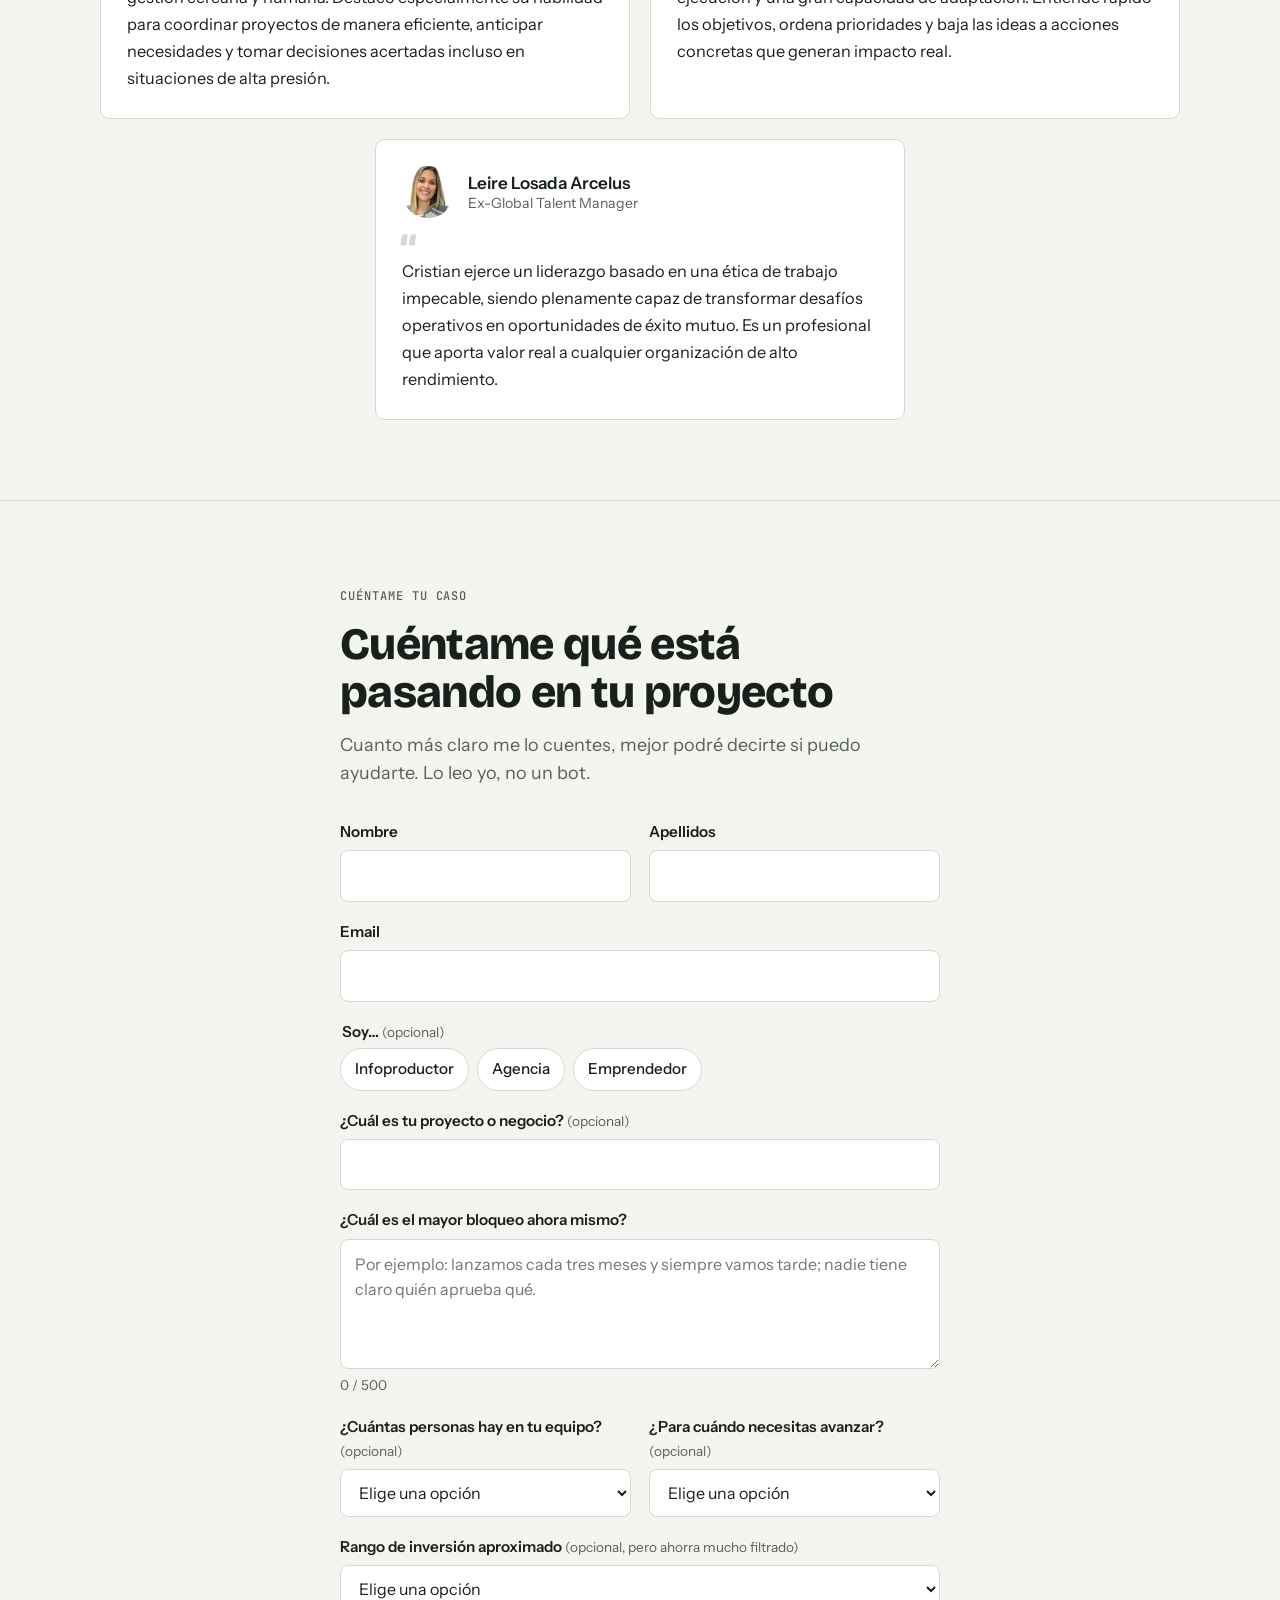
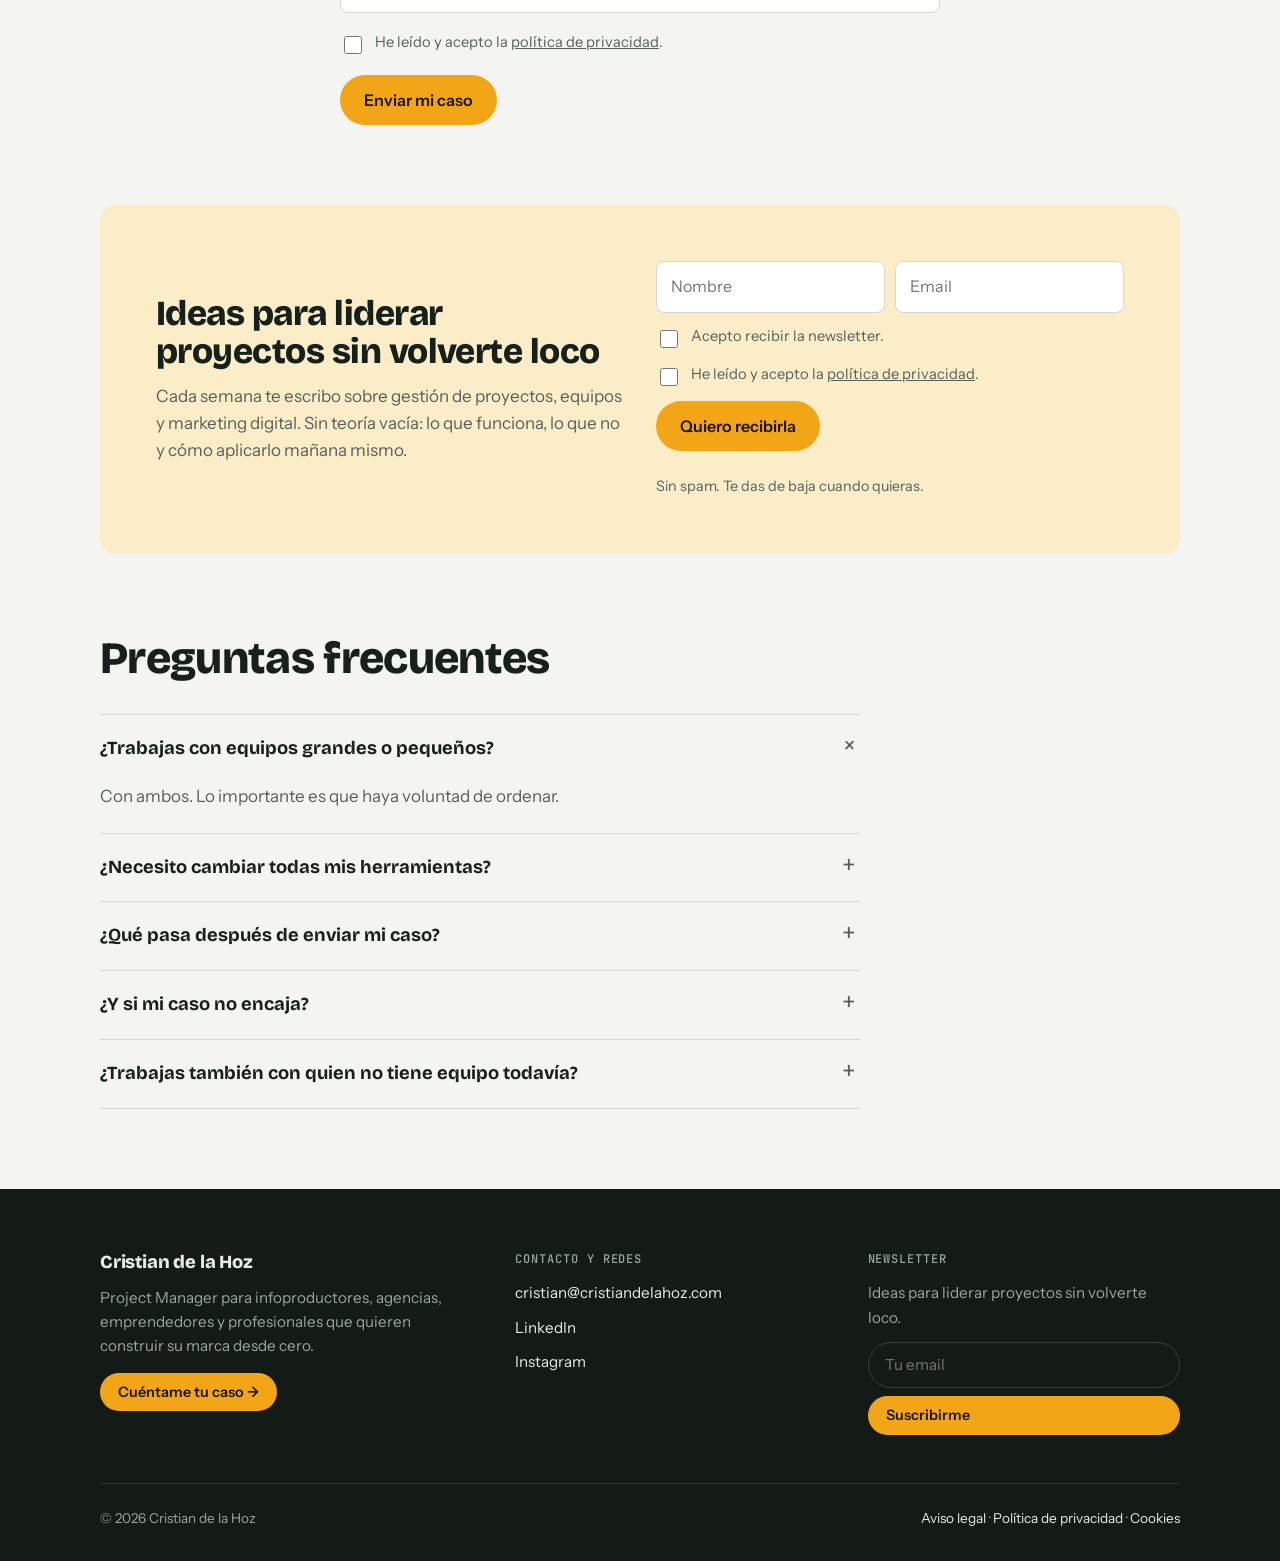
==== commit 73cc3dab: "Destaca "Ahí es donde entro yo" en la sección del dolor Co-Authored-By: Claude Opus 5.5 <noreply@ant" ====
--- a/index.html
+++ b/index.html
@@ -94,7 +94,7 @@
   <section class="pain">
     <div class="wrap pain-grid">
       <h2>¿Justo cuando más necesitas estar enfocado, terminas metido en lo operativo?</h2>
-      <p>Ya tienes todo listo para conectar con tu comunidad — y de repente te toca revisar si el copy salió, si las automatizaciones corrieron, si soporte tiene todo claro, si ventas conoce la oferta. Ese cambio de rol, justo en el peor momento, es lo que más desgasta a los infoproductores que ya lanzaron. Ahí es donde entro yo: dirijo el lanzamiento para que tú puedas estar al 100% en lo que mejor sabes hacer — comunicar, crear, aparecer — sin la carga operativa encima.</p>
+      <p>Ya tienes todo listo para conectar con tu comunidad — y de repente te toca revisar si el copy salió, si las automatizaciones corrieron, si soporte tiene todo claro, si ventas conoce la oferta. Ese cambio de rol, justo en el peor momento, es lo que más desgasta a los infoproductores que ya lanzaron. <strong class="declare">Ahí es donde entro yo</strong>: dirijo el lanzamiento para que tú puedas estar al 100% en lo que mejor sabes hacer — comunicar, crear, aparecer — sin la carga operativa encima.</p>
     </div>
   </section>
 
--- a/css/styles.css
+++ b/css/styles.css
@@ -282,3 +282,6 @@
 
 /* Énfasis de tono de voz en "Sobre mí": cursiva en color de acento (versión oscura del ámbar en tema claro para que se lea) */
 .voice{font-style:italic;color:var(--accent-text)}
+
+/* Declaración dentro del párrafo del dolor: negrita en ámbar, sin fondo (la banda es oscura en ambos temas) */
+.declare{font-weight:700;color:var(--accent)}
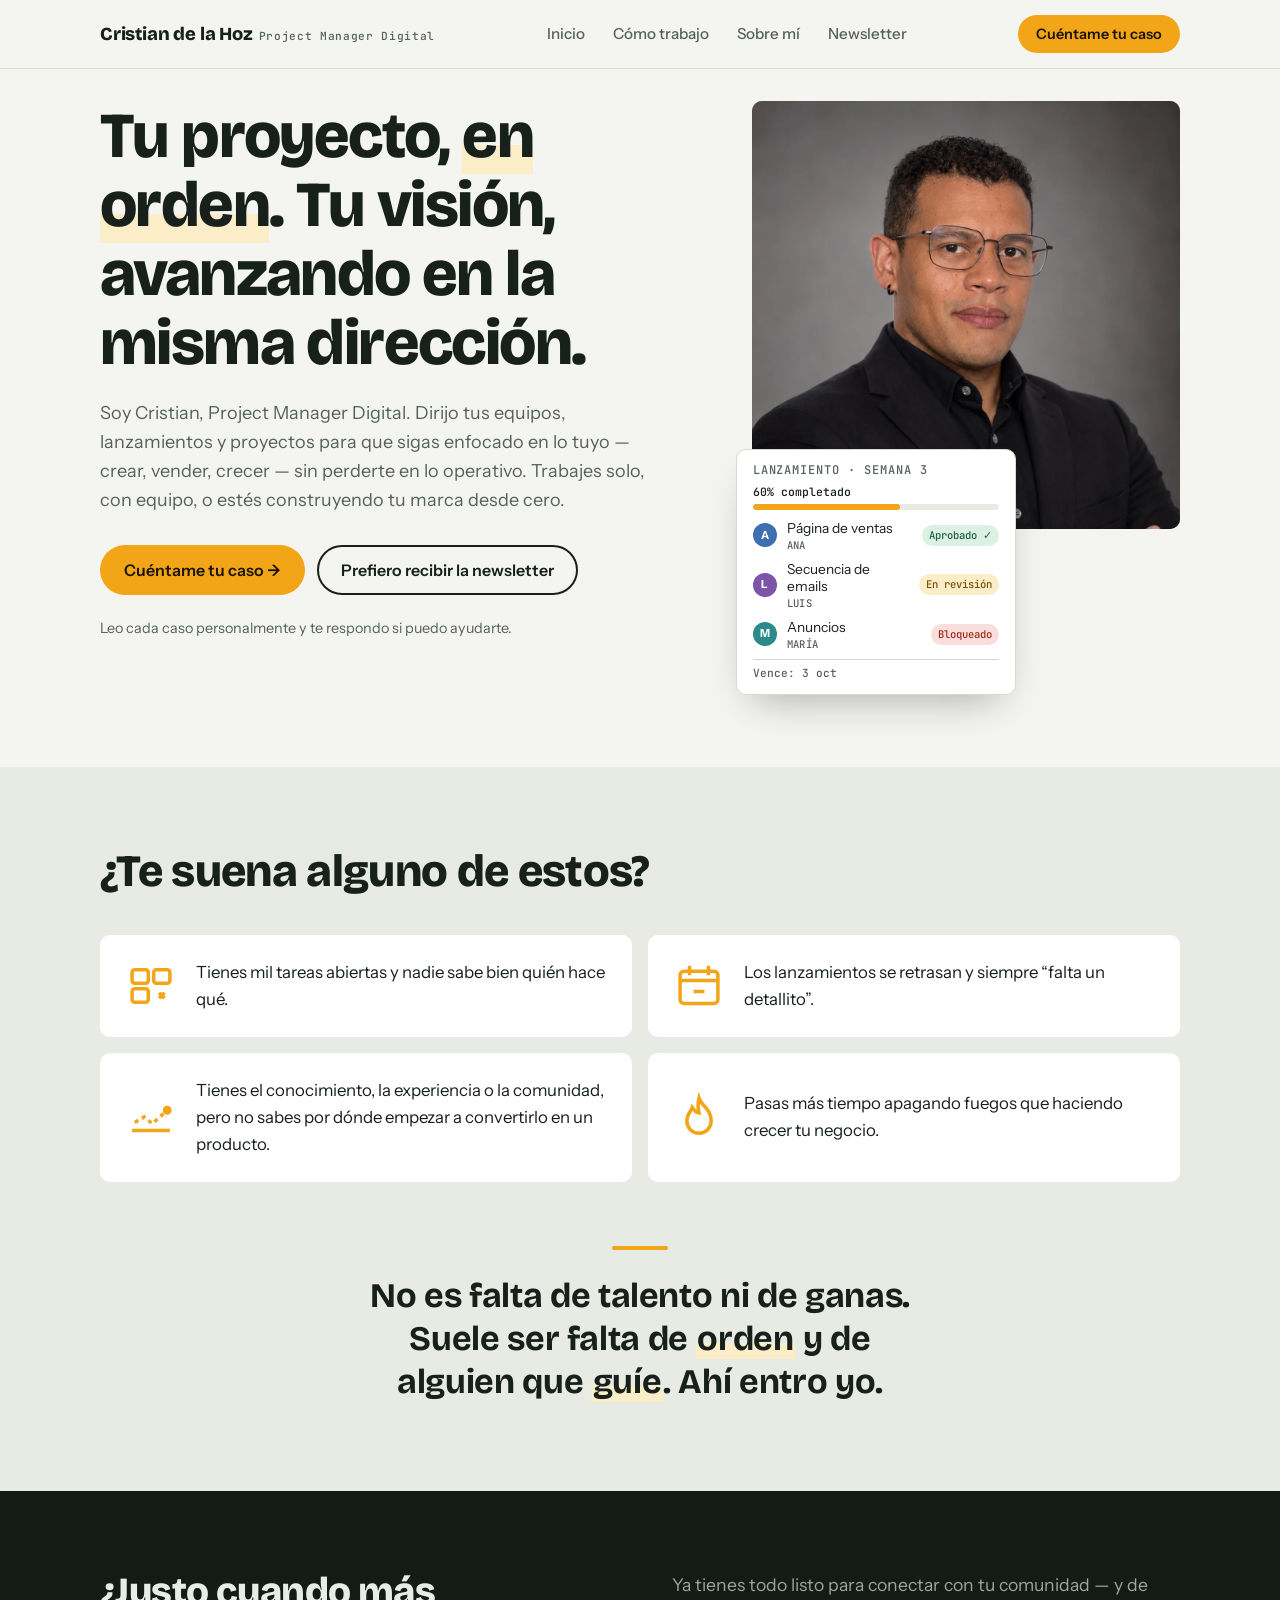
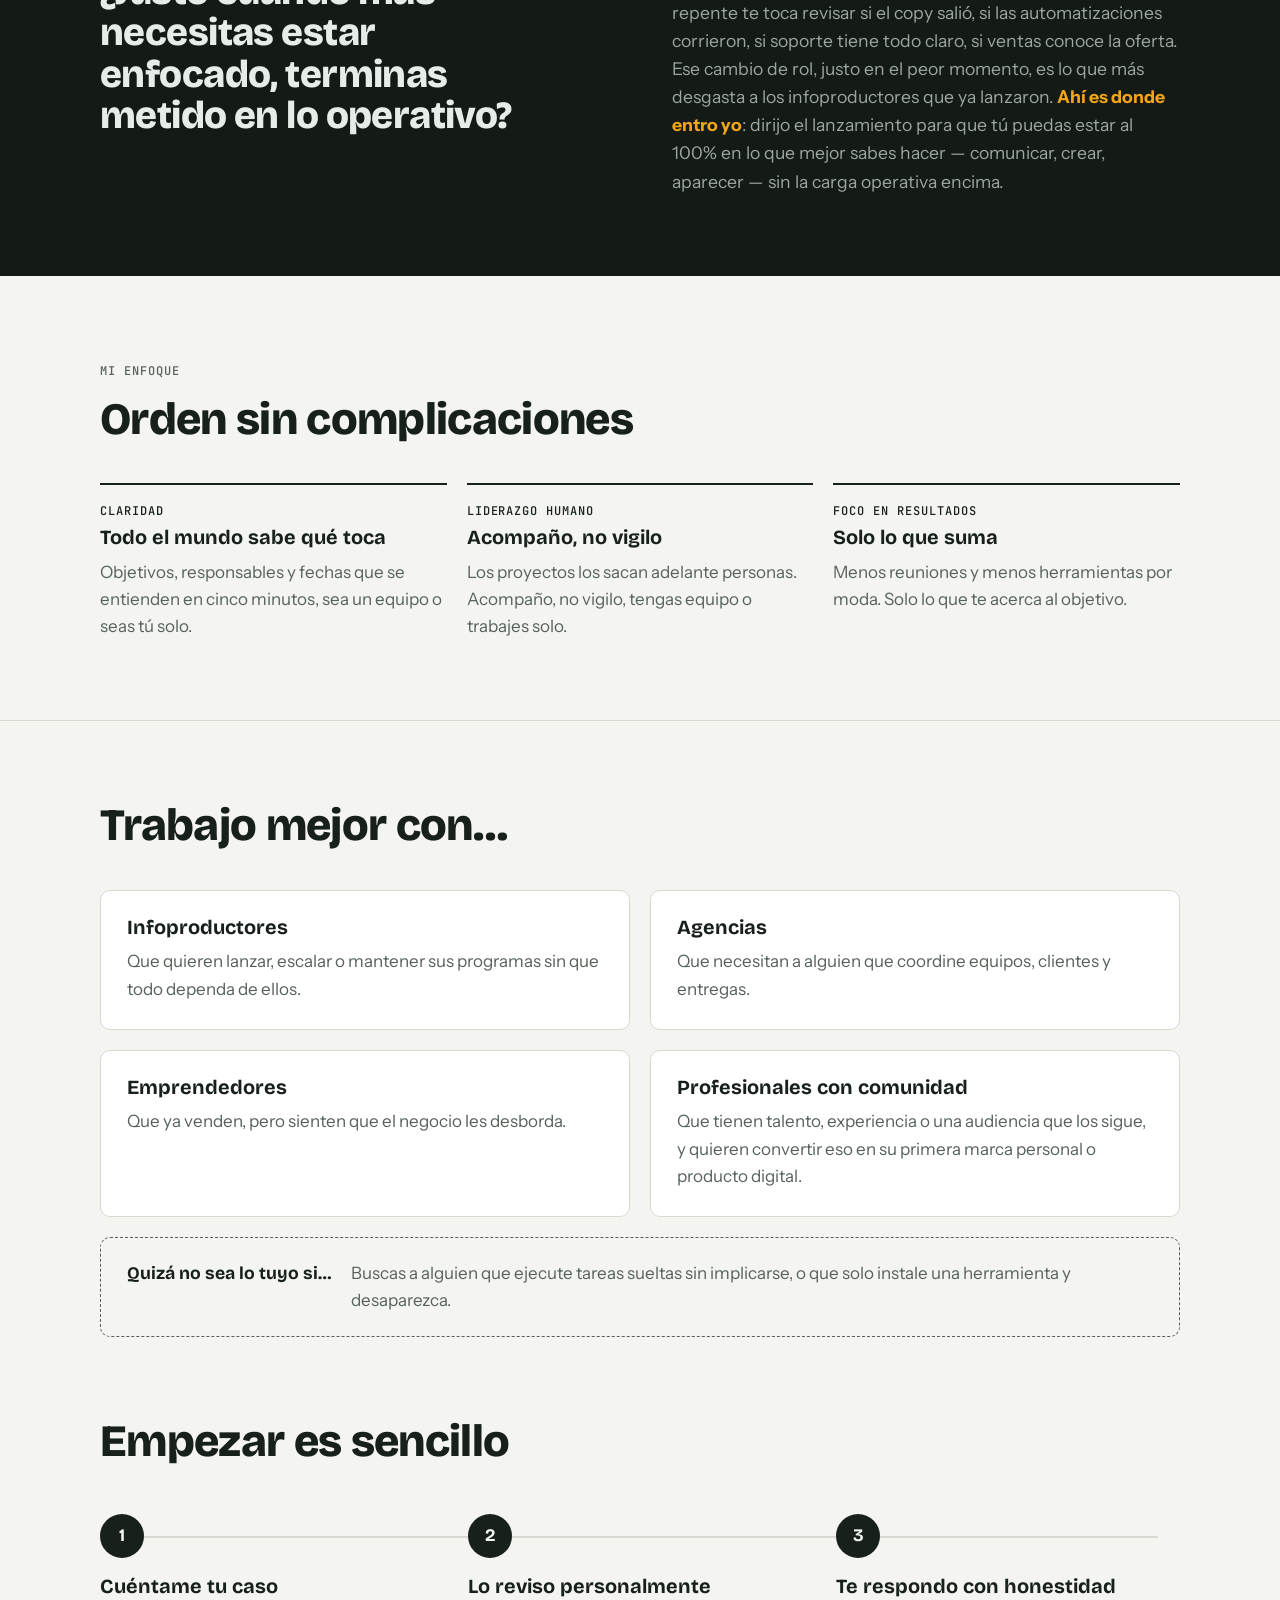
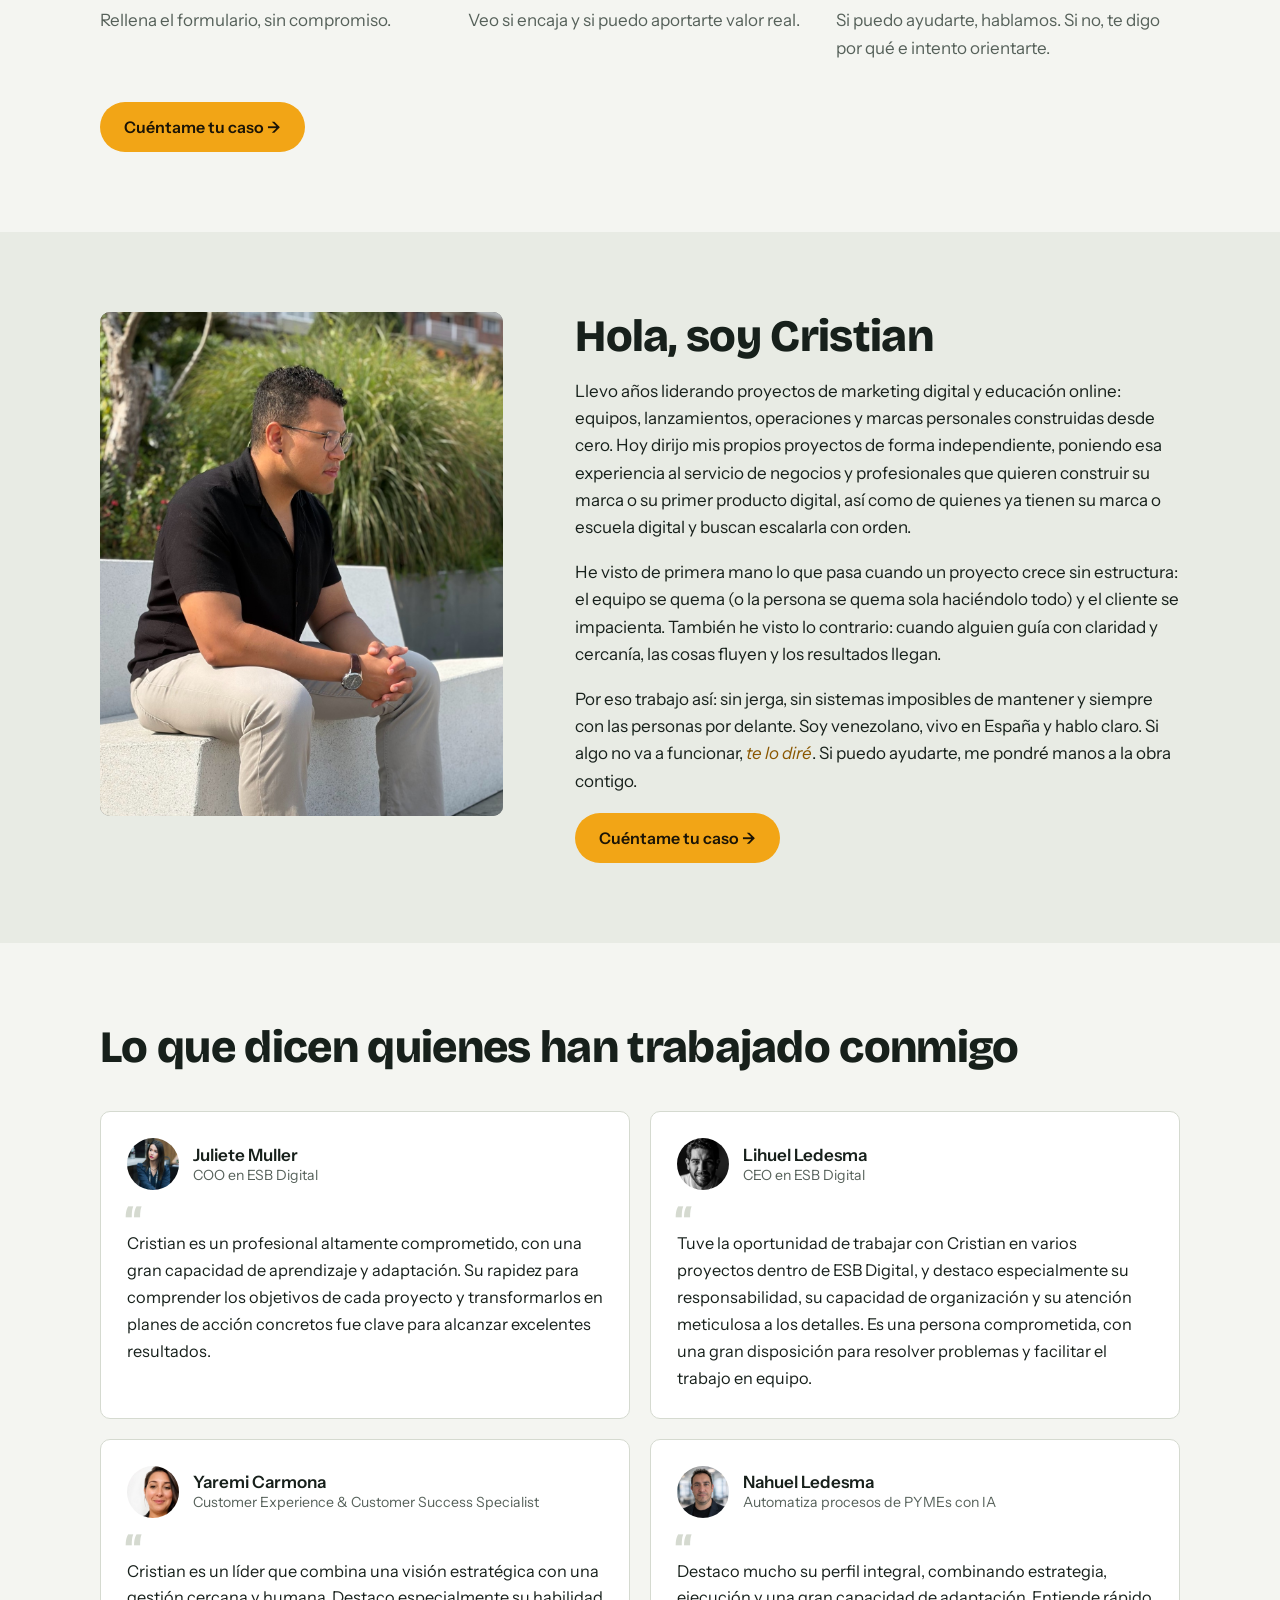
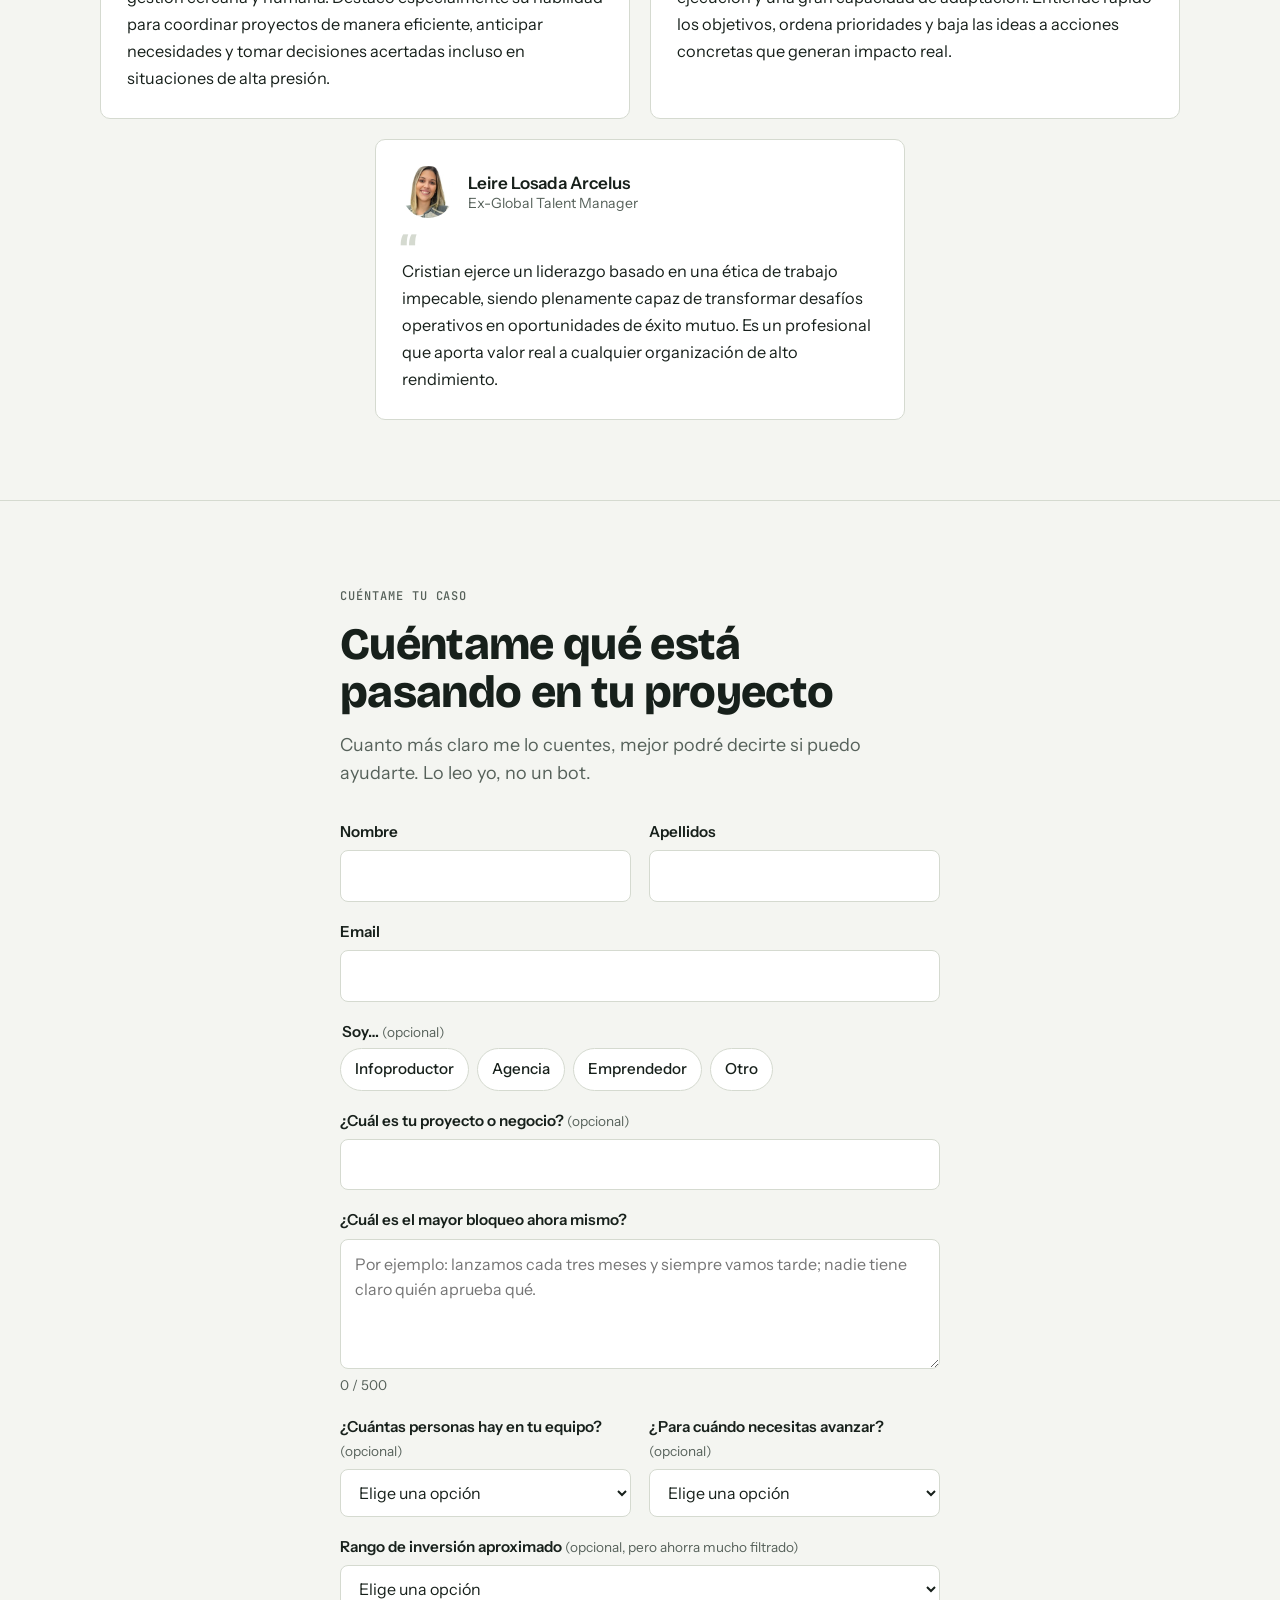
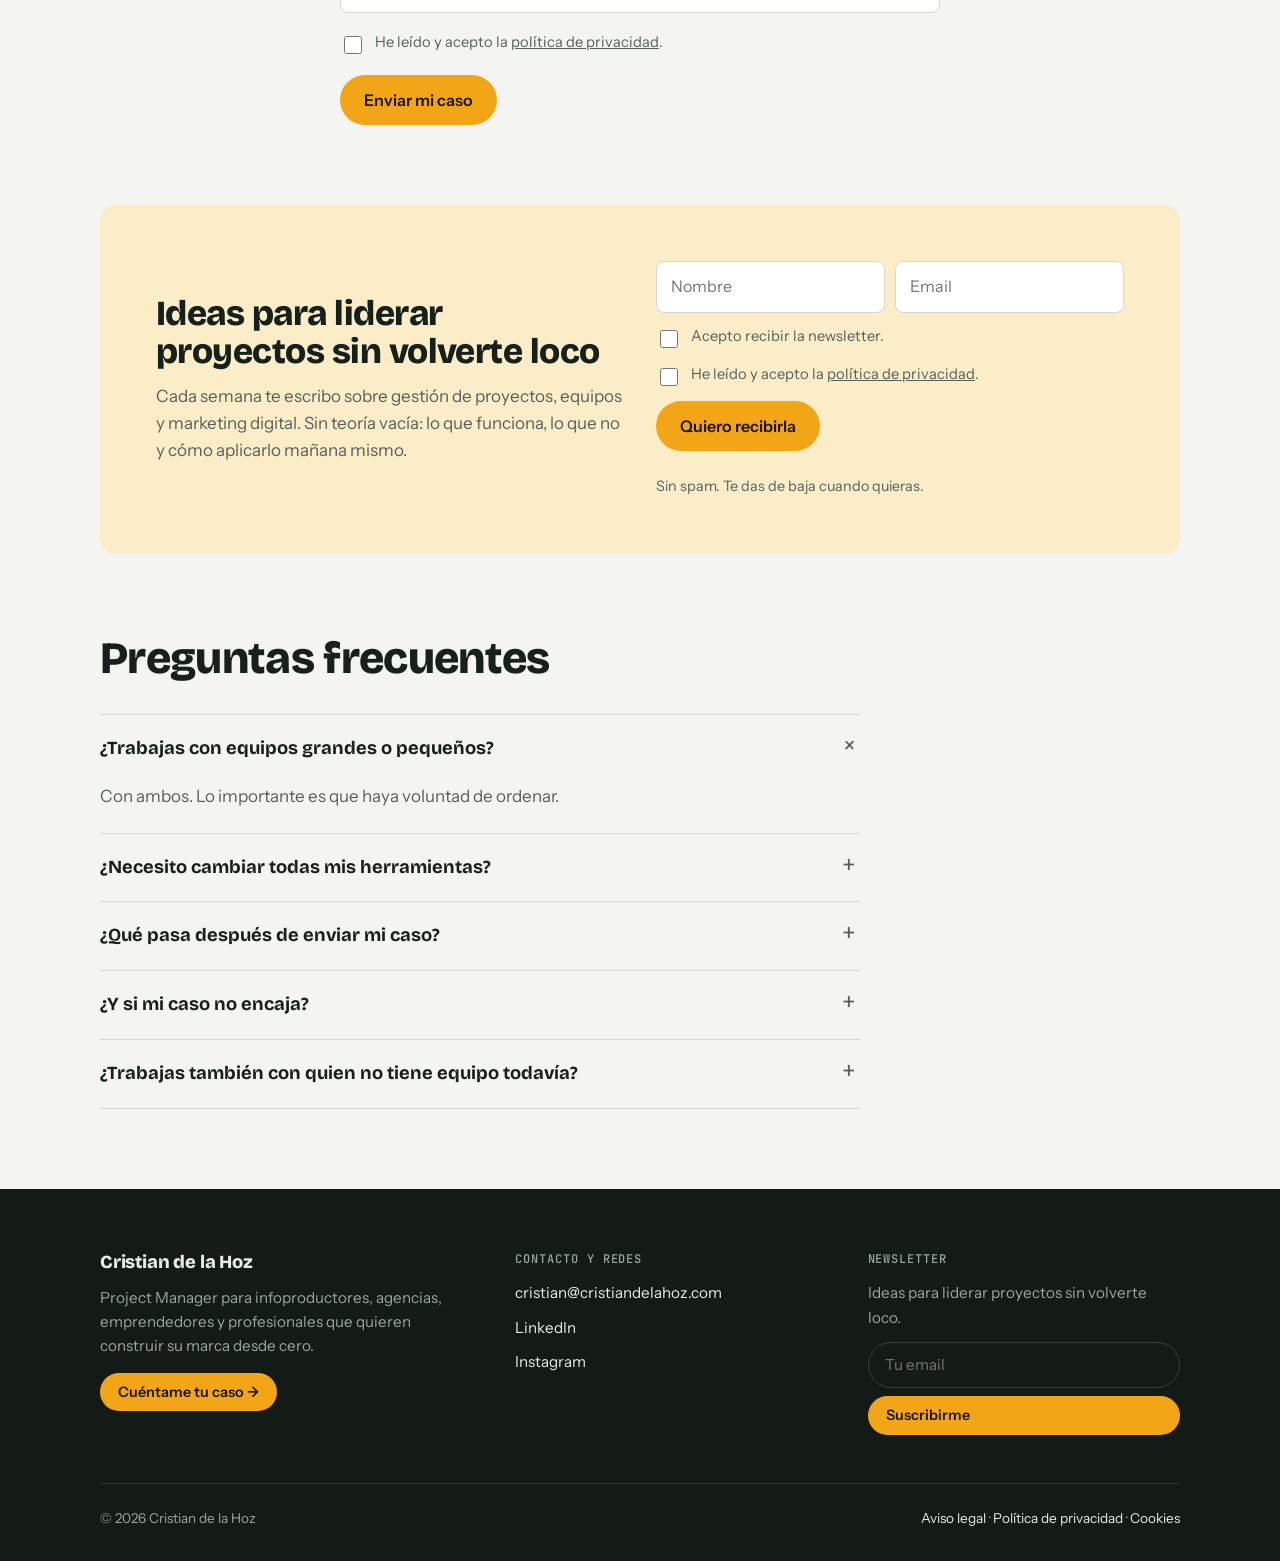
==== commit 19253a70: "Añade opción Otro al campo Soy... del formulario Co-Authored-By: Claude Opus 5.5 <noreply@anthropic." ====
--- a/index.html
+++ b/index.html
@@ -219,6 +219,7 @@
             <label><input type="radio" name="SOY[]" id="p-info" value="Infoproductor"><span>Infoproductor</span></label>
             <label><input type="radio" name="SOY[]" id="p-ag" value="Agencia"><span>Agencia</span></label>
             <label><input type="radio" name="SOY[]" id="p-emp" value="Emprendedor"><span>Emprendedor</span></label>
+            <label><input type="radio" name="SOY[]" id="p-otro" value="Otro"><span>Otro</span></label>
           </div>
         </fieldset>
         <div class="field"><label for="c-project">¿Cuál es tu proyecto o negocio? <span class="opt">(opcional)</span></label><input id="c-project" name="PROYECTO" maxlength="200" type="text"></div>
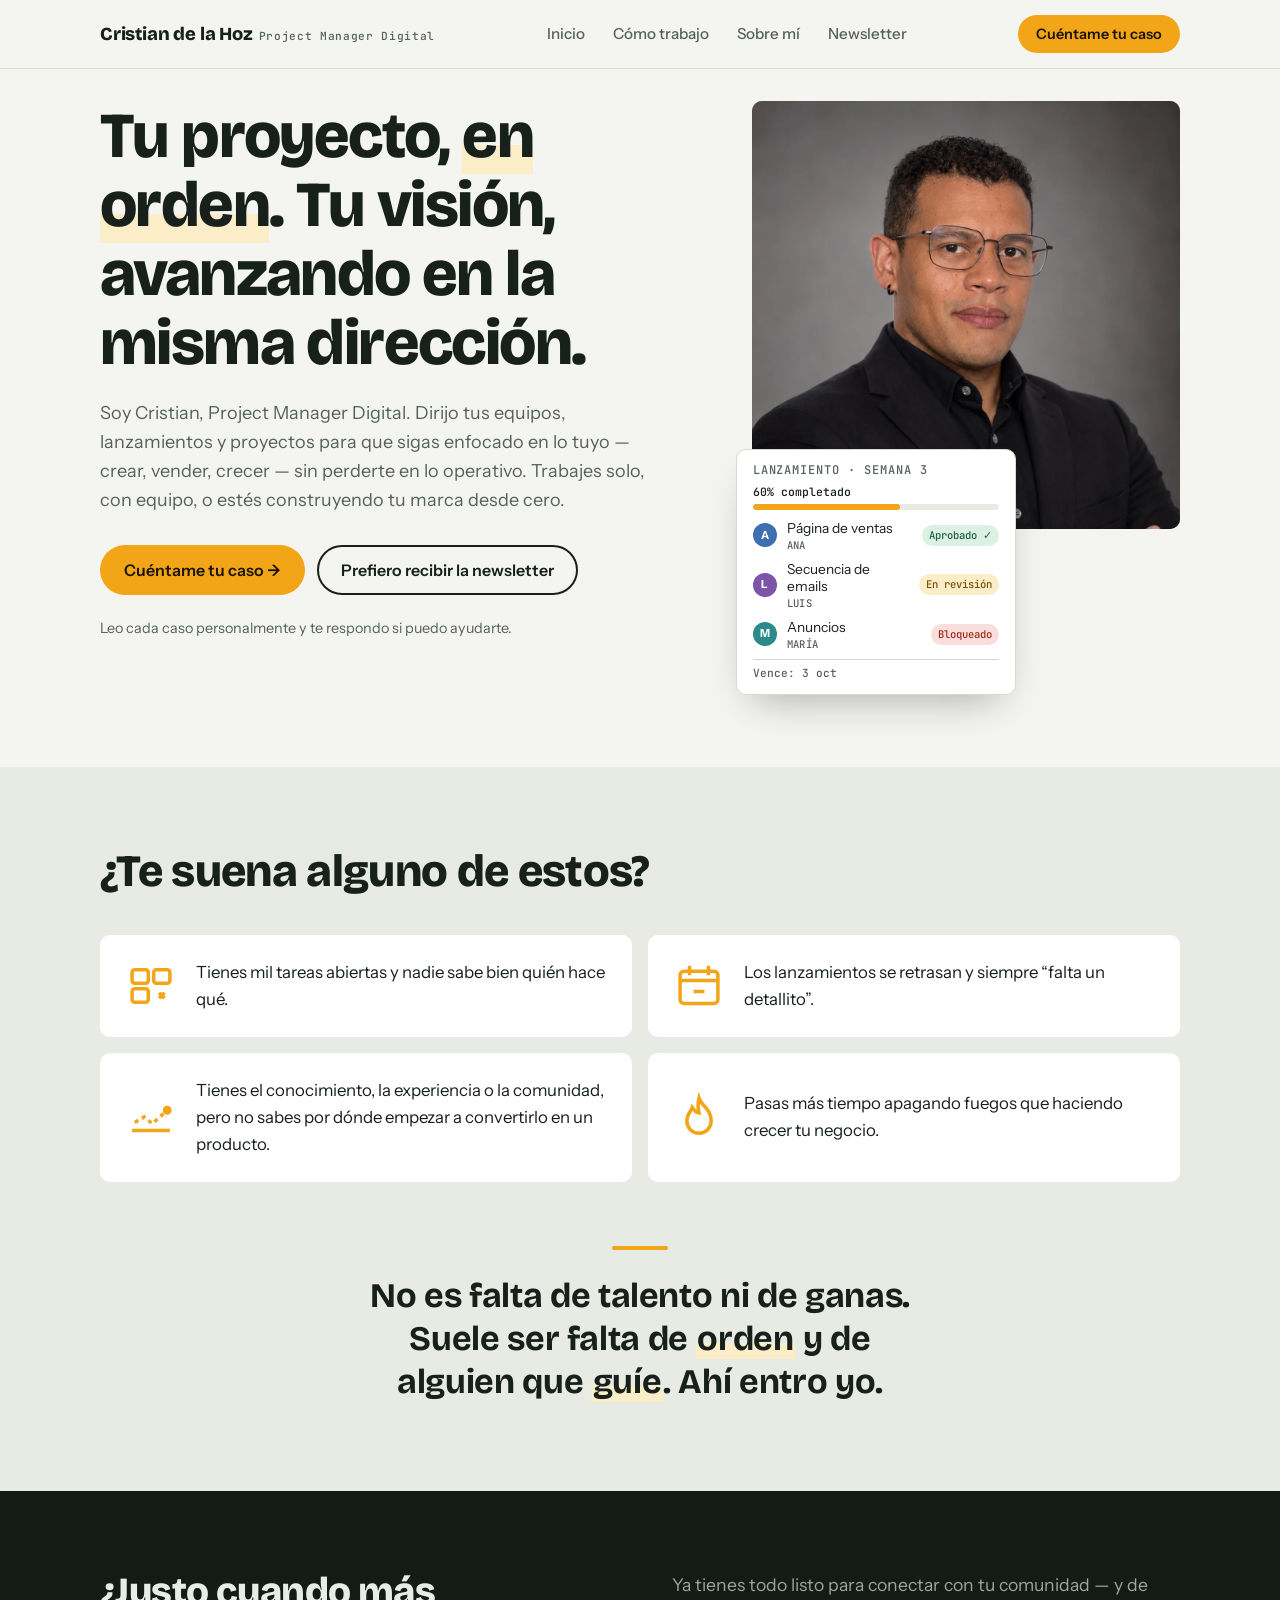
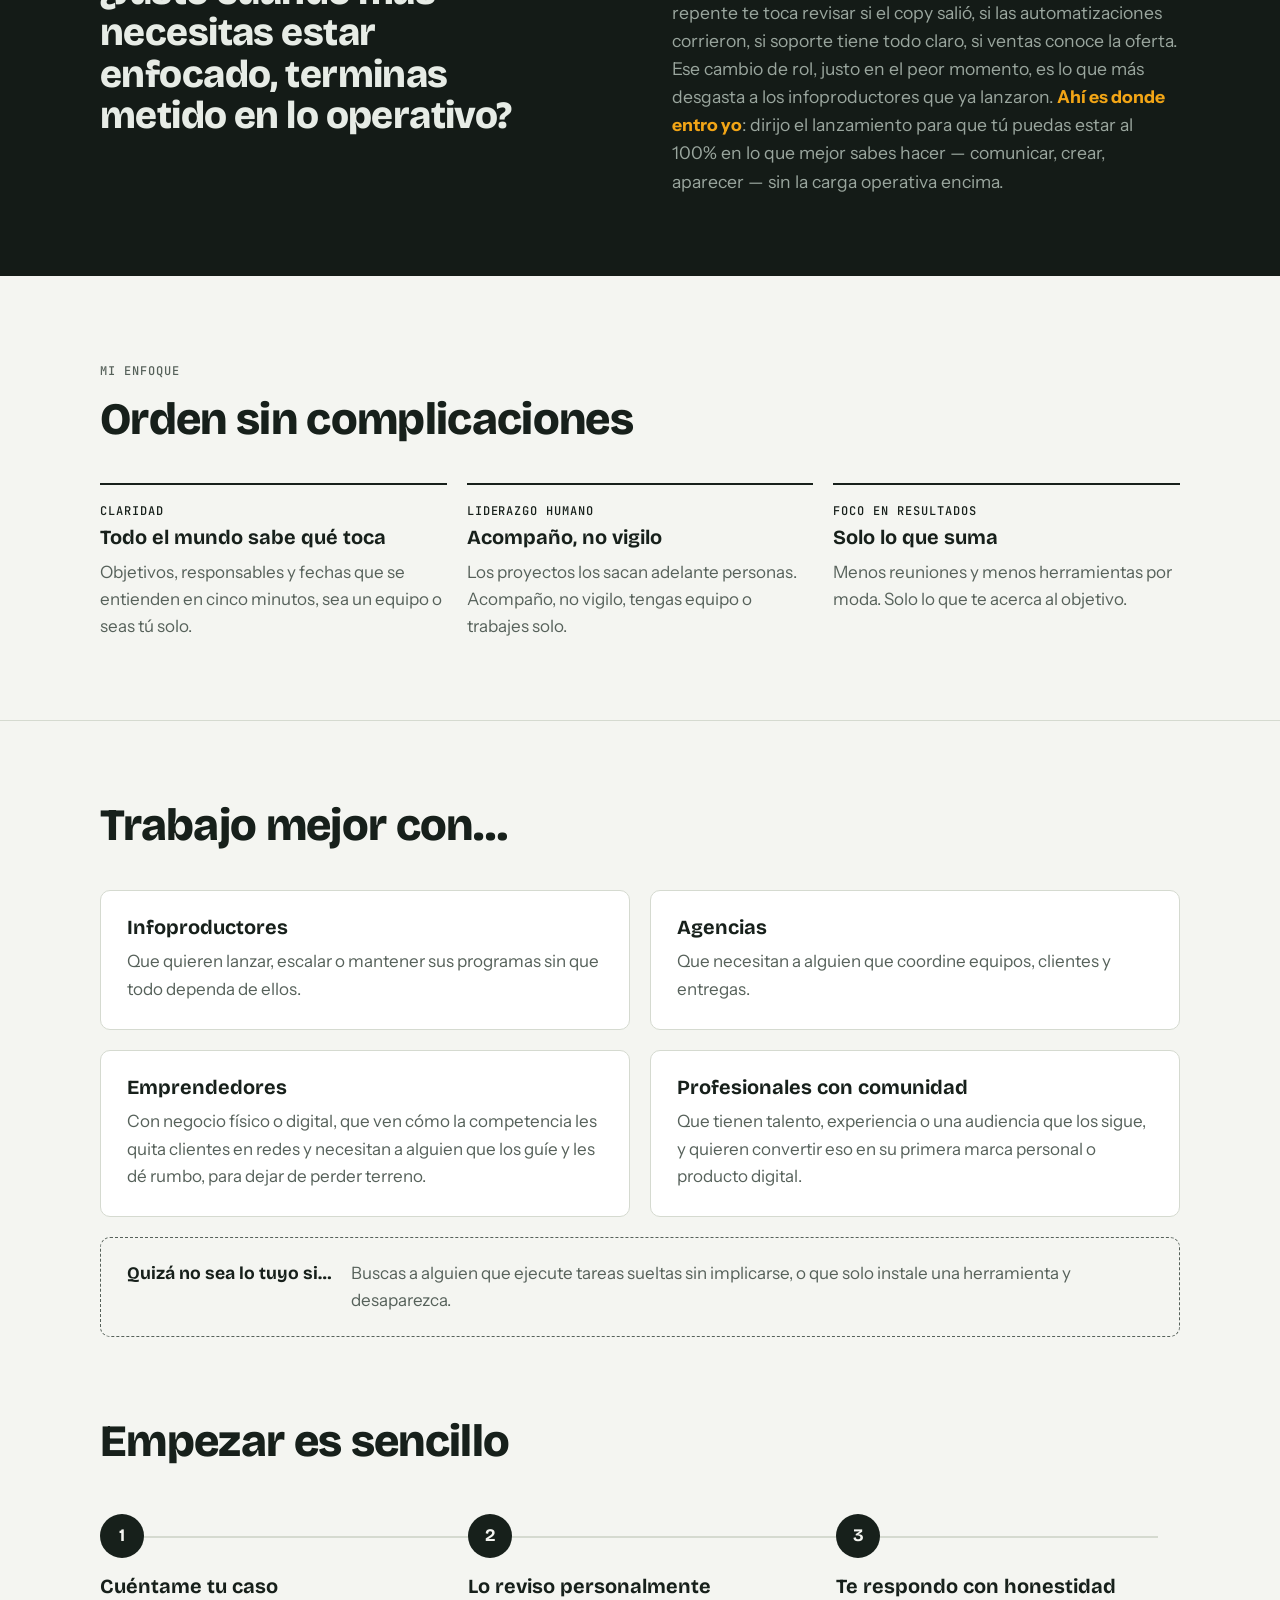
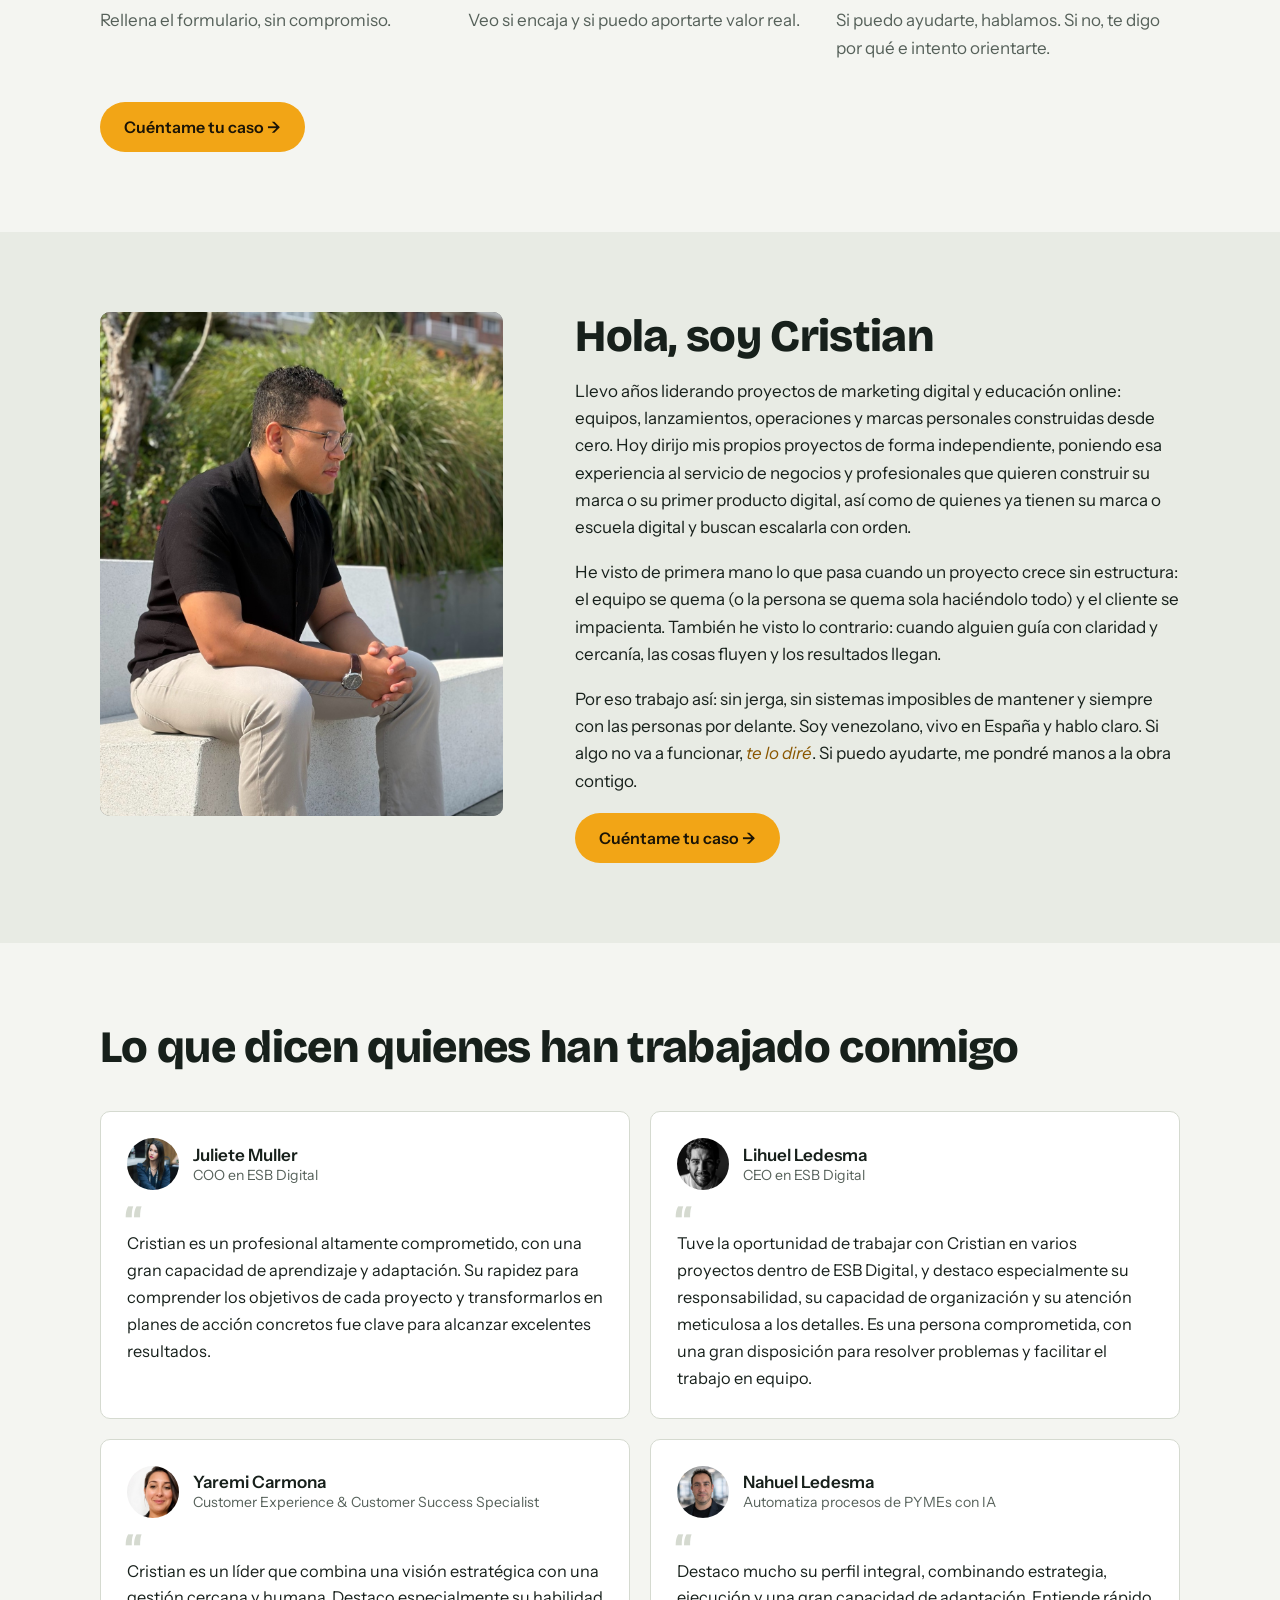
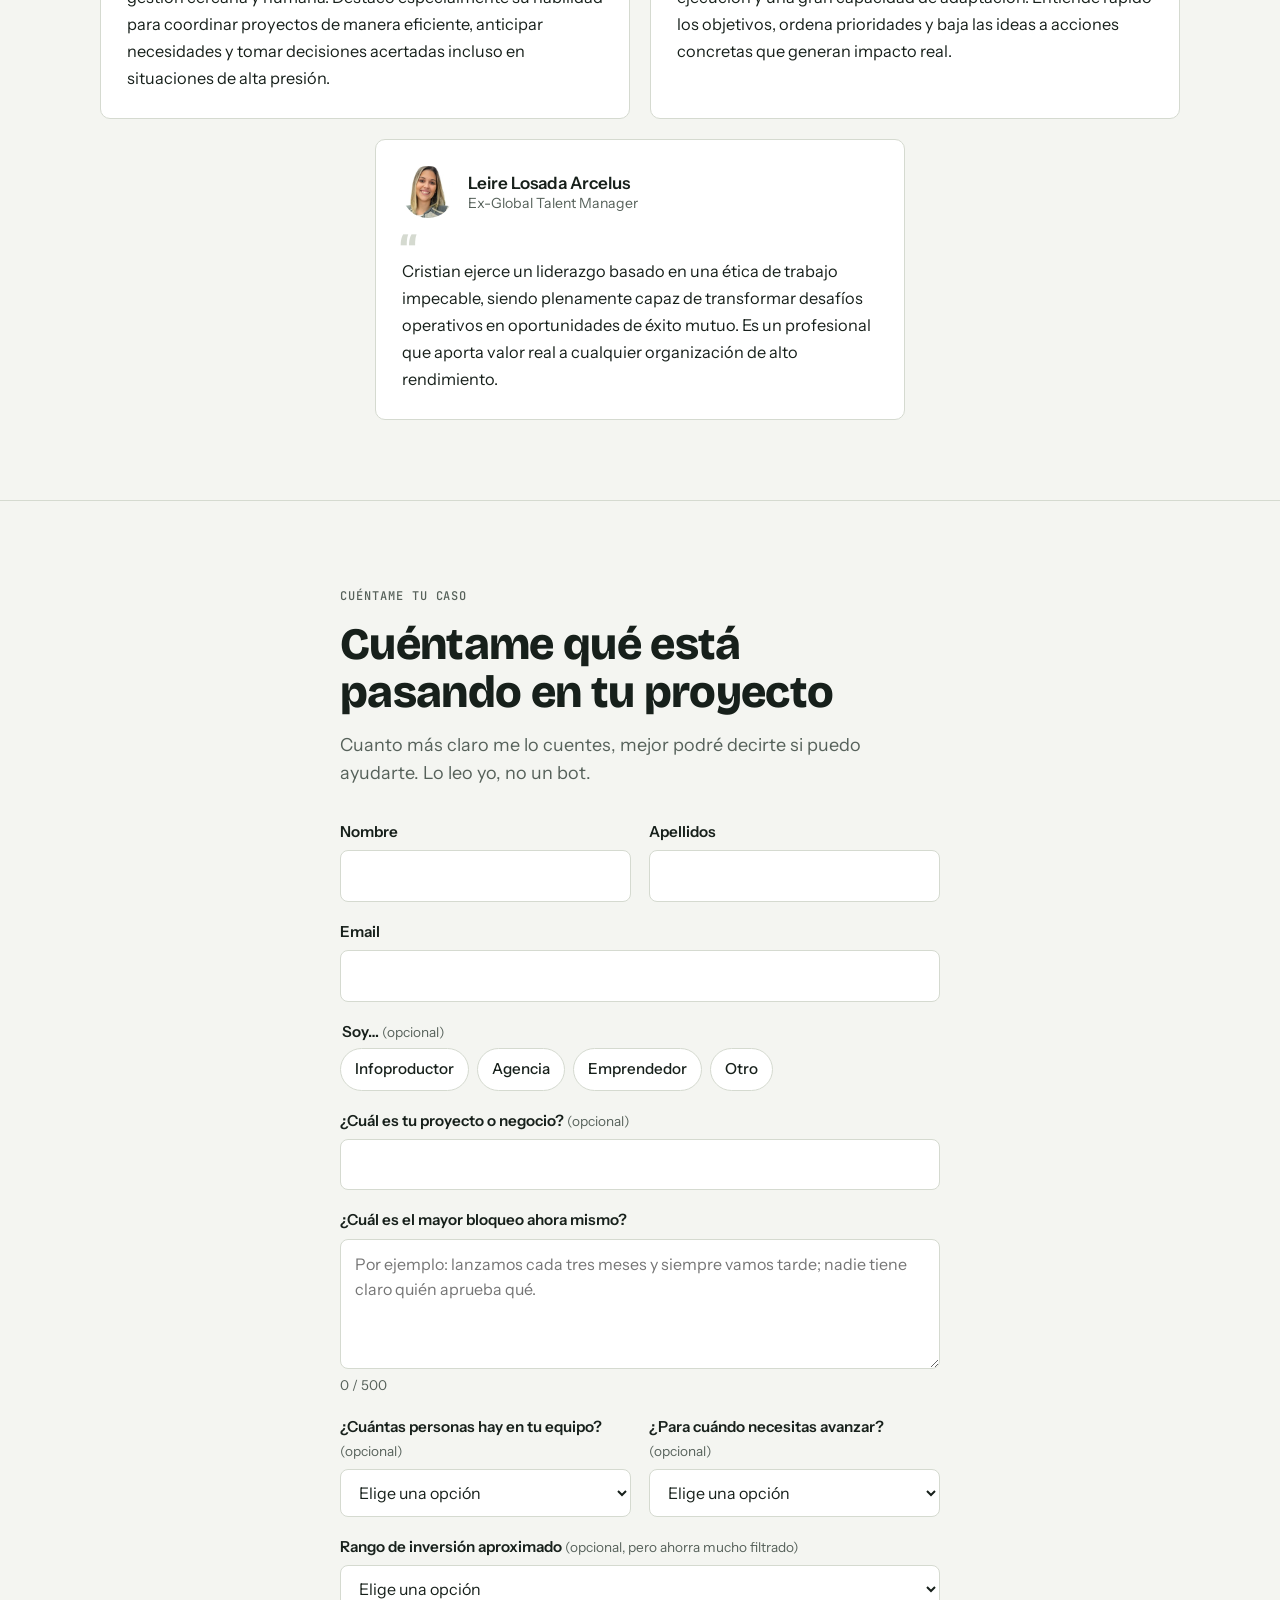
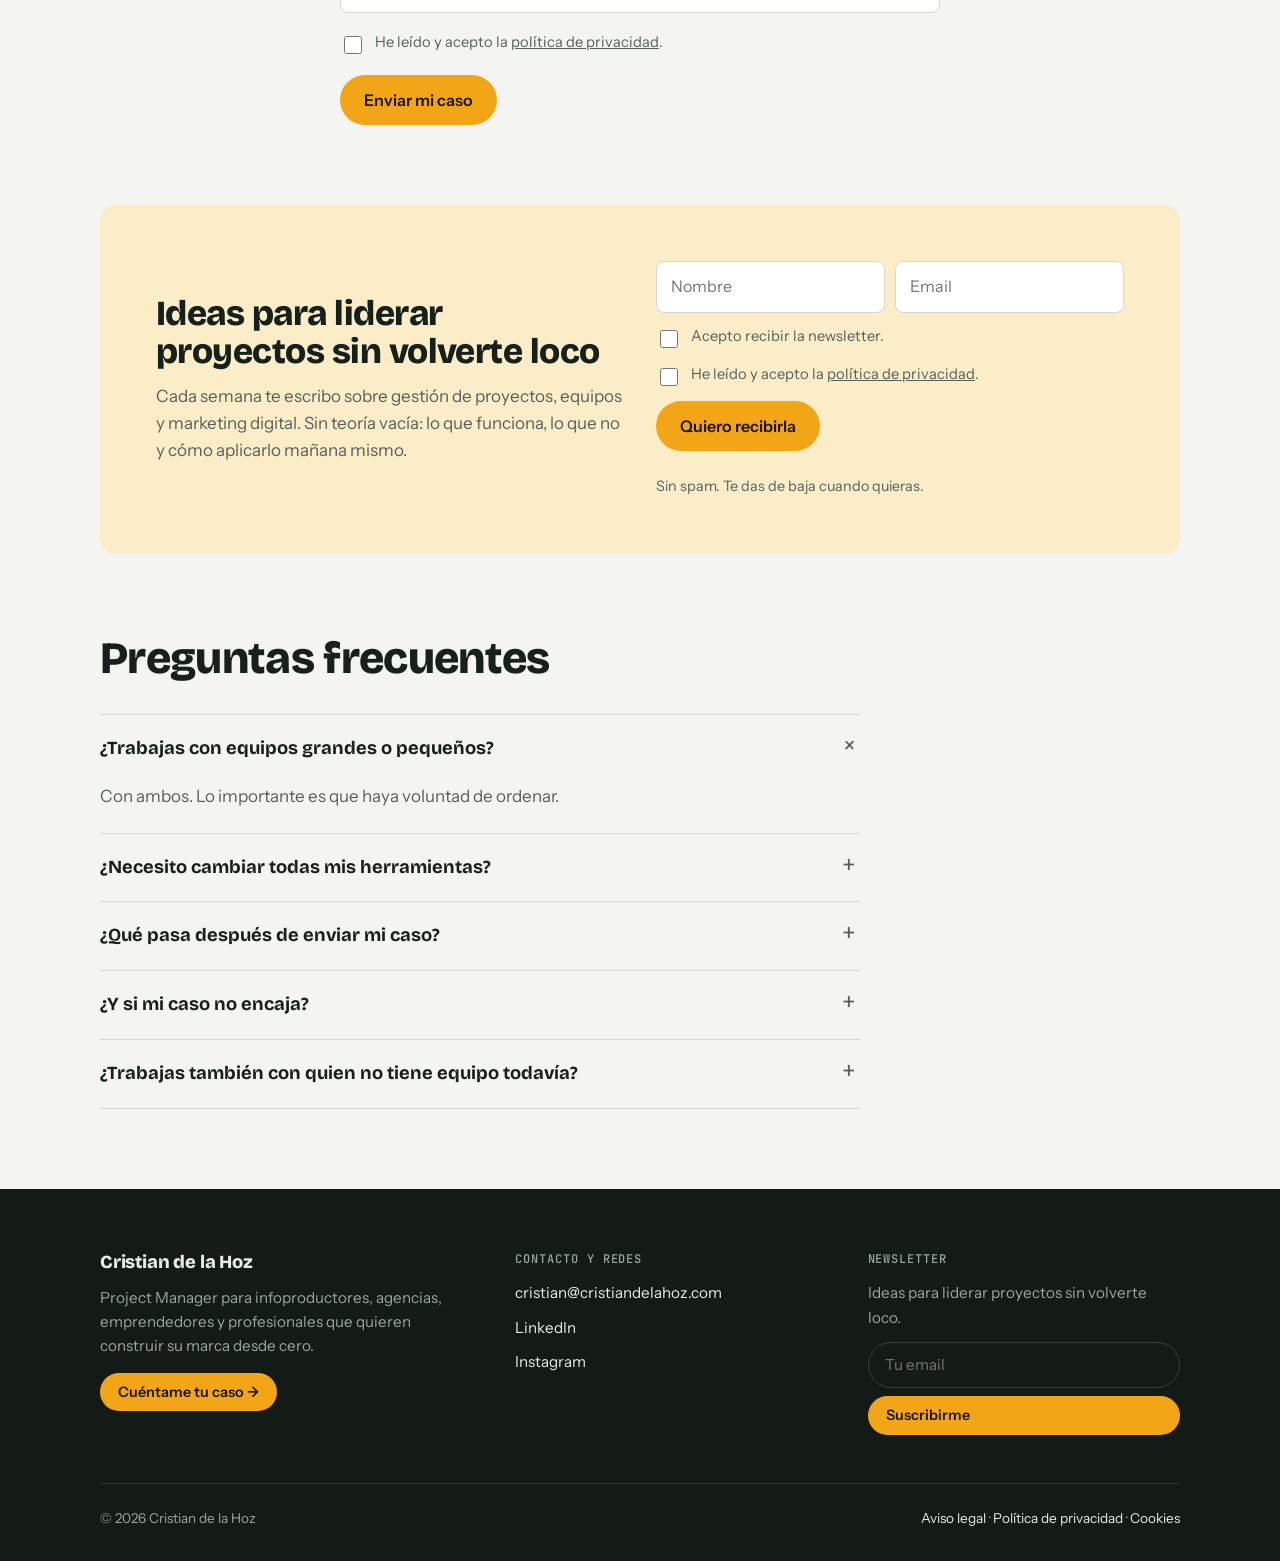
==== commit 45873b2a: "Actualiza tarjeta de Emprendedores con nuevo enfoque Co-Authored-By: Claude Opus 5.5 <noreply@anthro" ====
--- a/index.html
+++ b/index.html
@@ -118,7 +118,7 @@
       <div class="cards3 cards4">
         <div class="fit"><h3>Infoproductores</h3><p>Que quieren lanzar, escalar o mantener sus programas sin que todo dependa de ellos.</p></div>
         <div class="fit"><h3>Agencias</h3><p>Que necesitan a alguien que coordine equipos, clientes y entregas.</p></div>
-        <div class="fit"><h3>Emprendedores</h3><p>Que ya venden, pero sienten que el negocio les desborda.</p></div>
+        <div class="fit"><h3>Emprendedores</h3><p>Con negocio físico o digital, que ven cómo la competencia les quita clientes en redes y necesitan a alguien que los guíe y les dé rumbo, para dejar de perder terreno.</p></div>
         <div class="fit"><h3>Profesionales con comunidad</h3><p>Que tienen talento, experiencia o una audiencia que los sigue, y quieren convertir eso en su primera marca personal o producto digital.</p></div>
       </div>
       <div class="notfit">
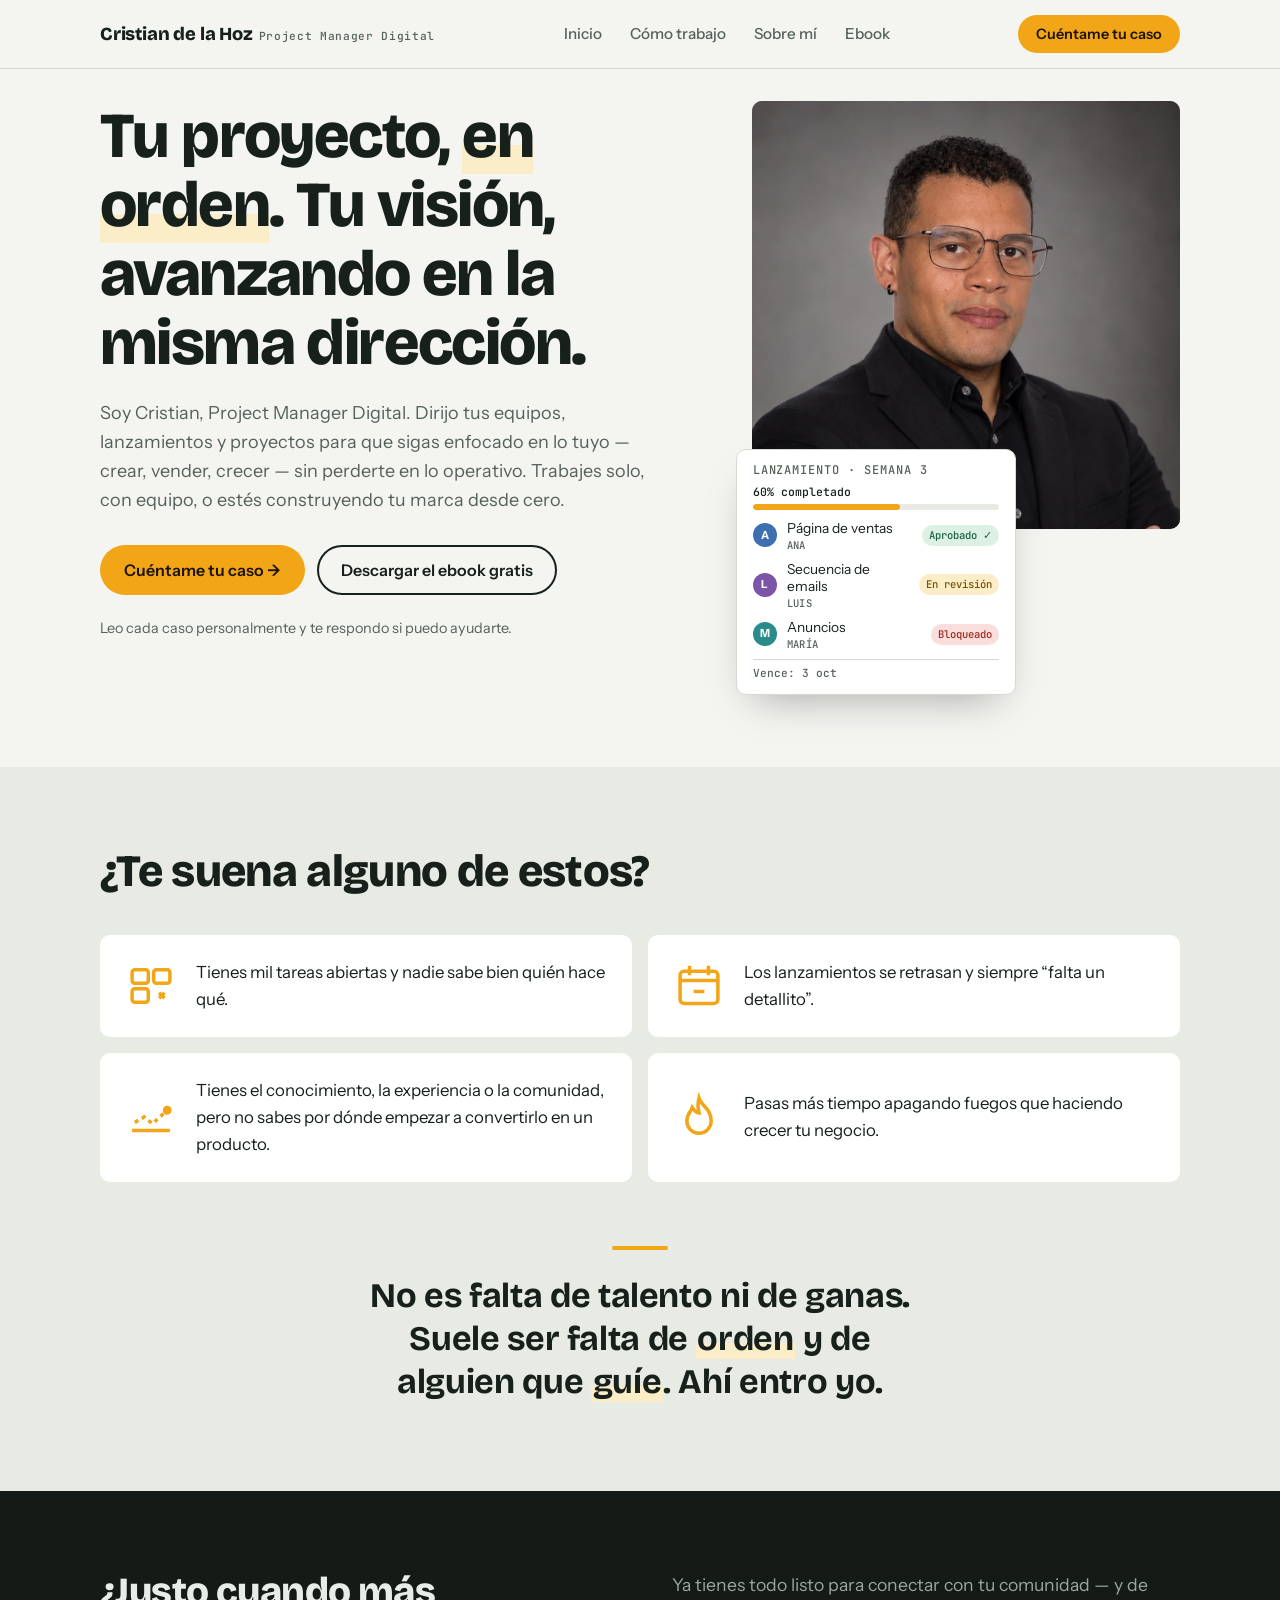
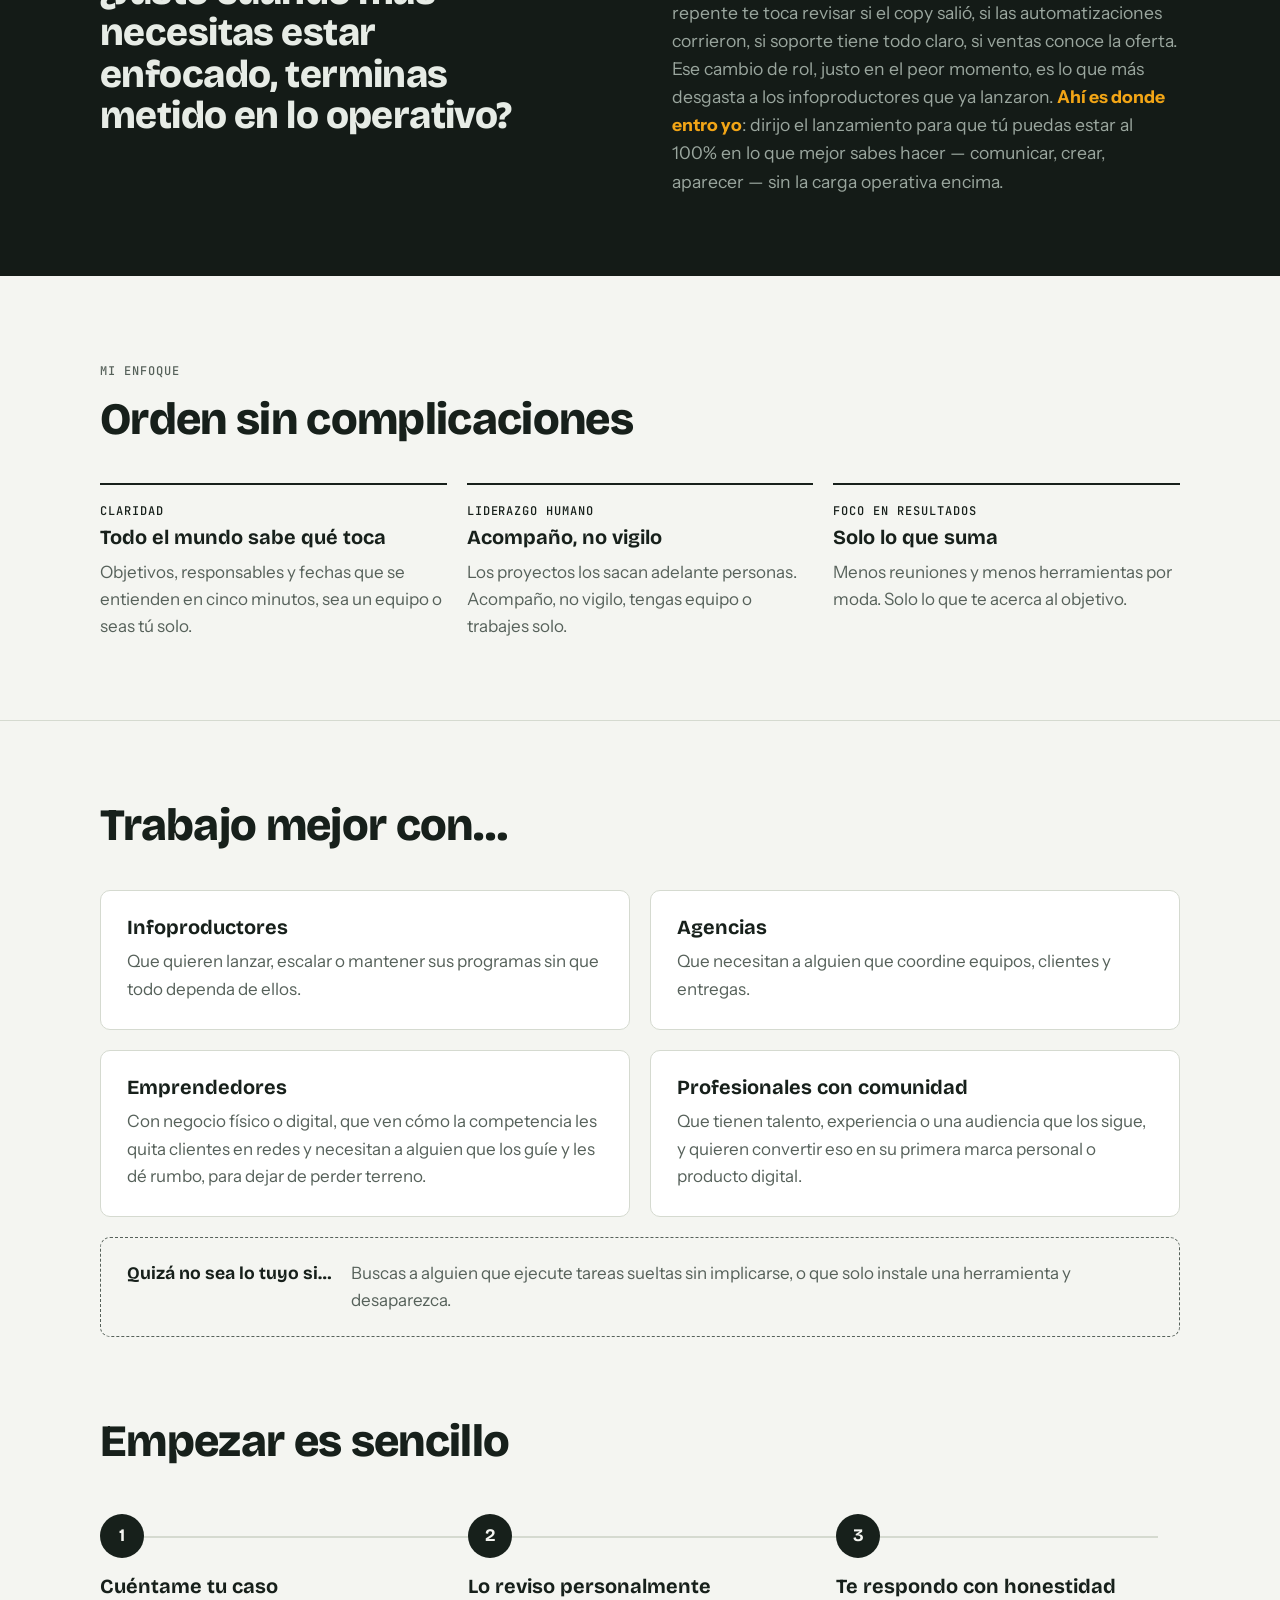
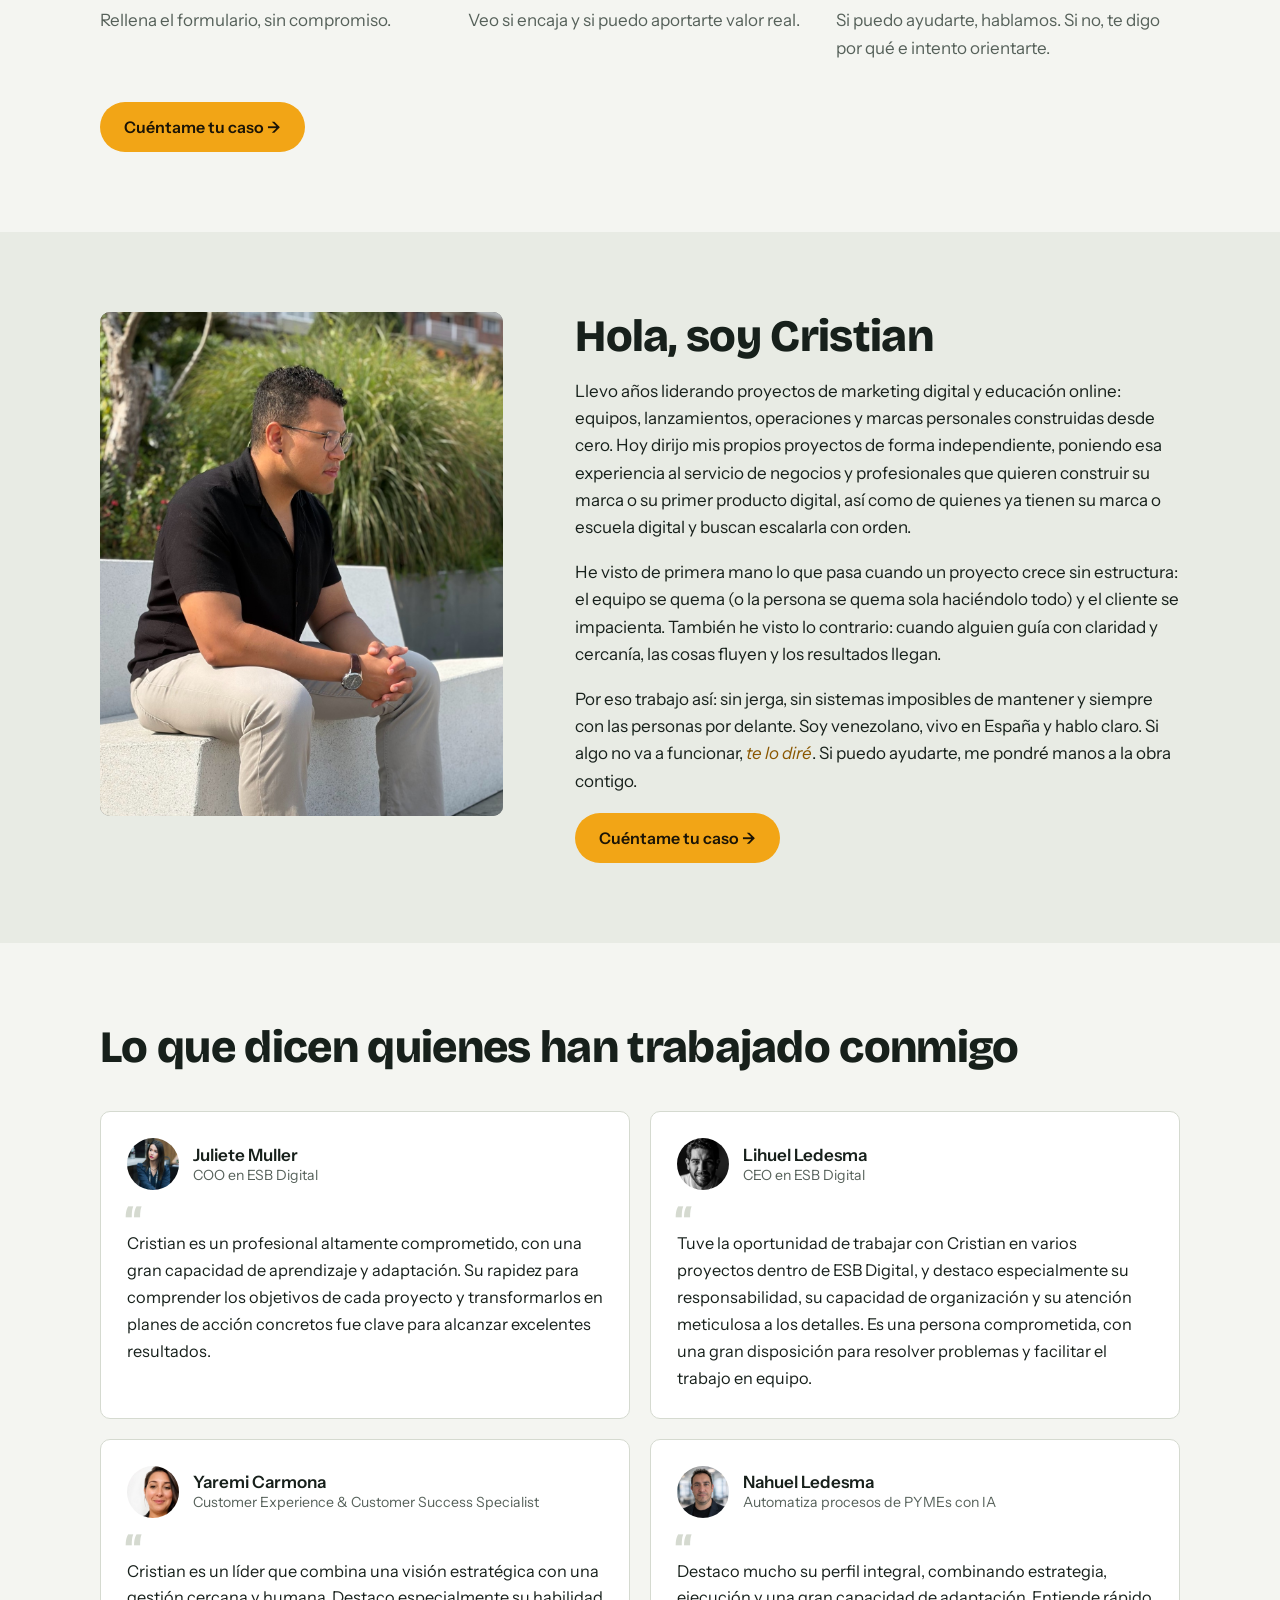
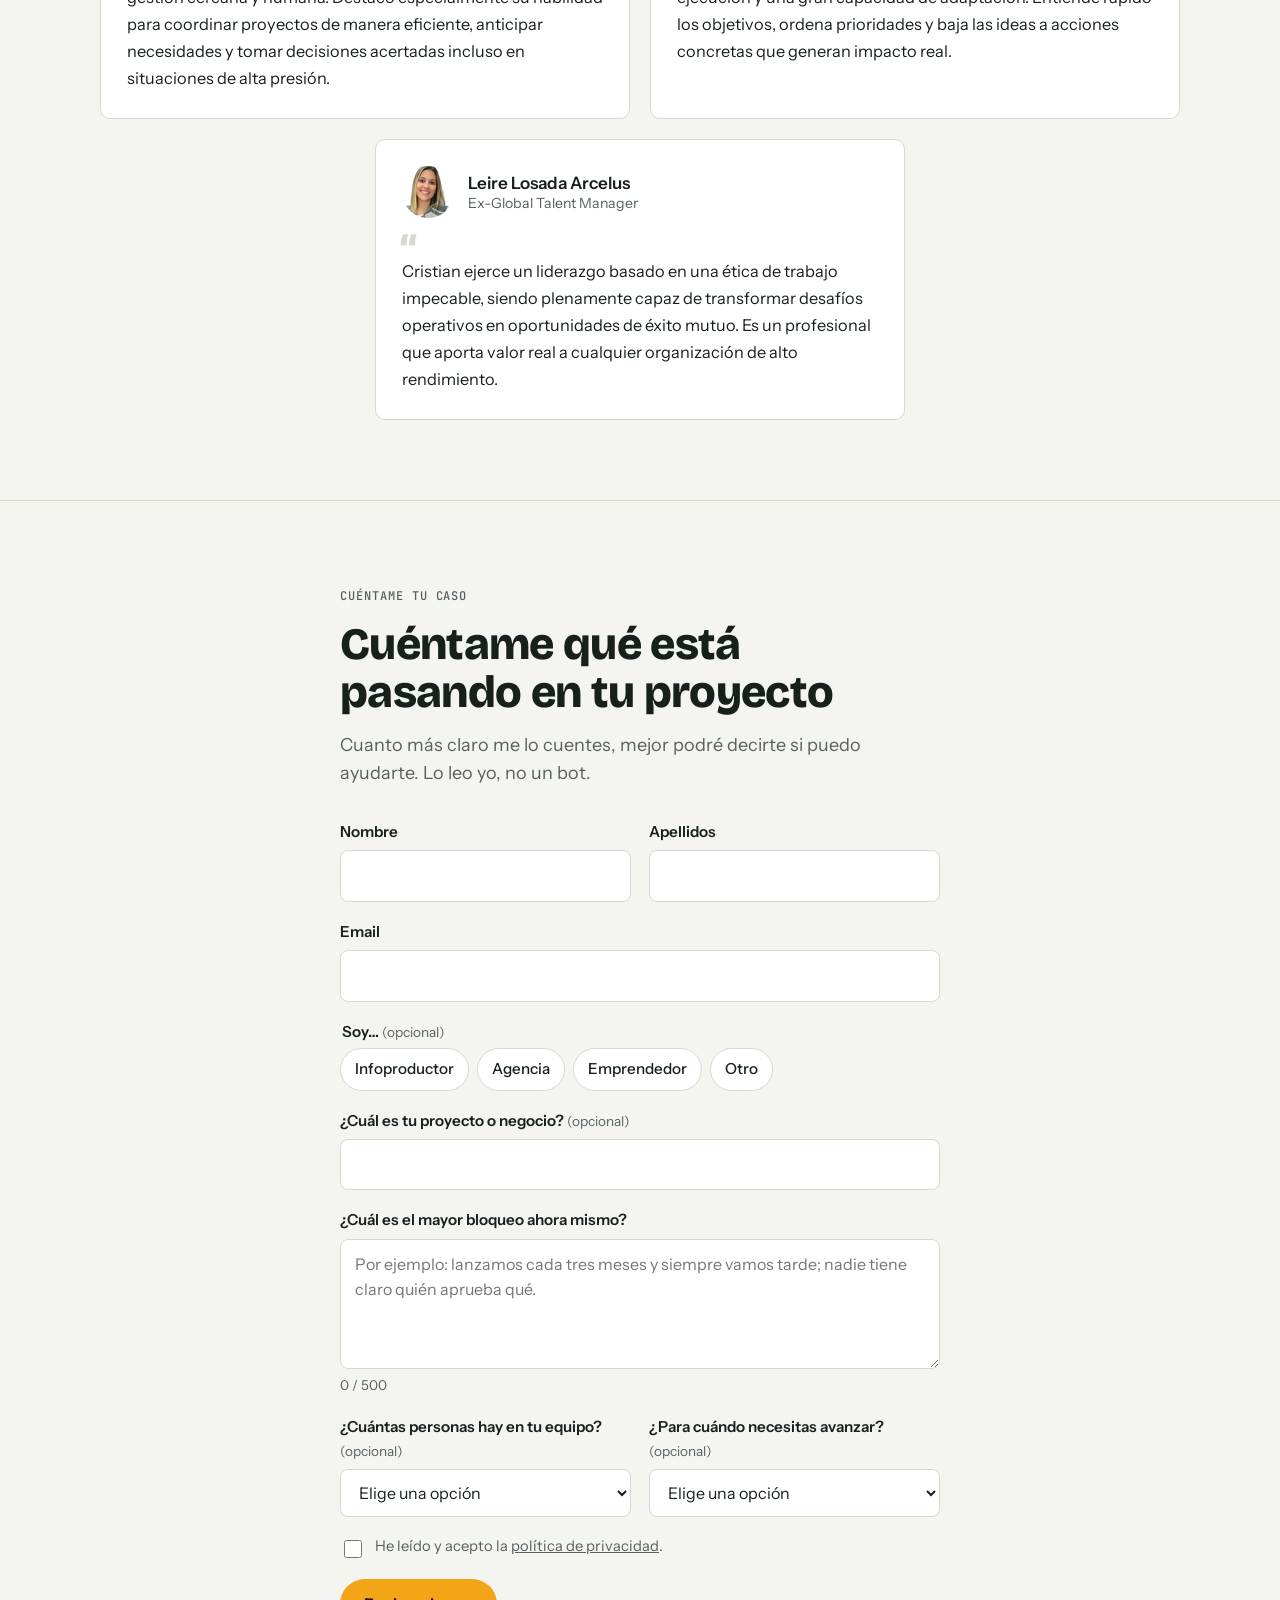
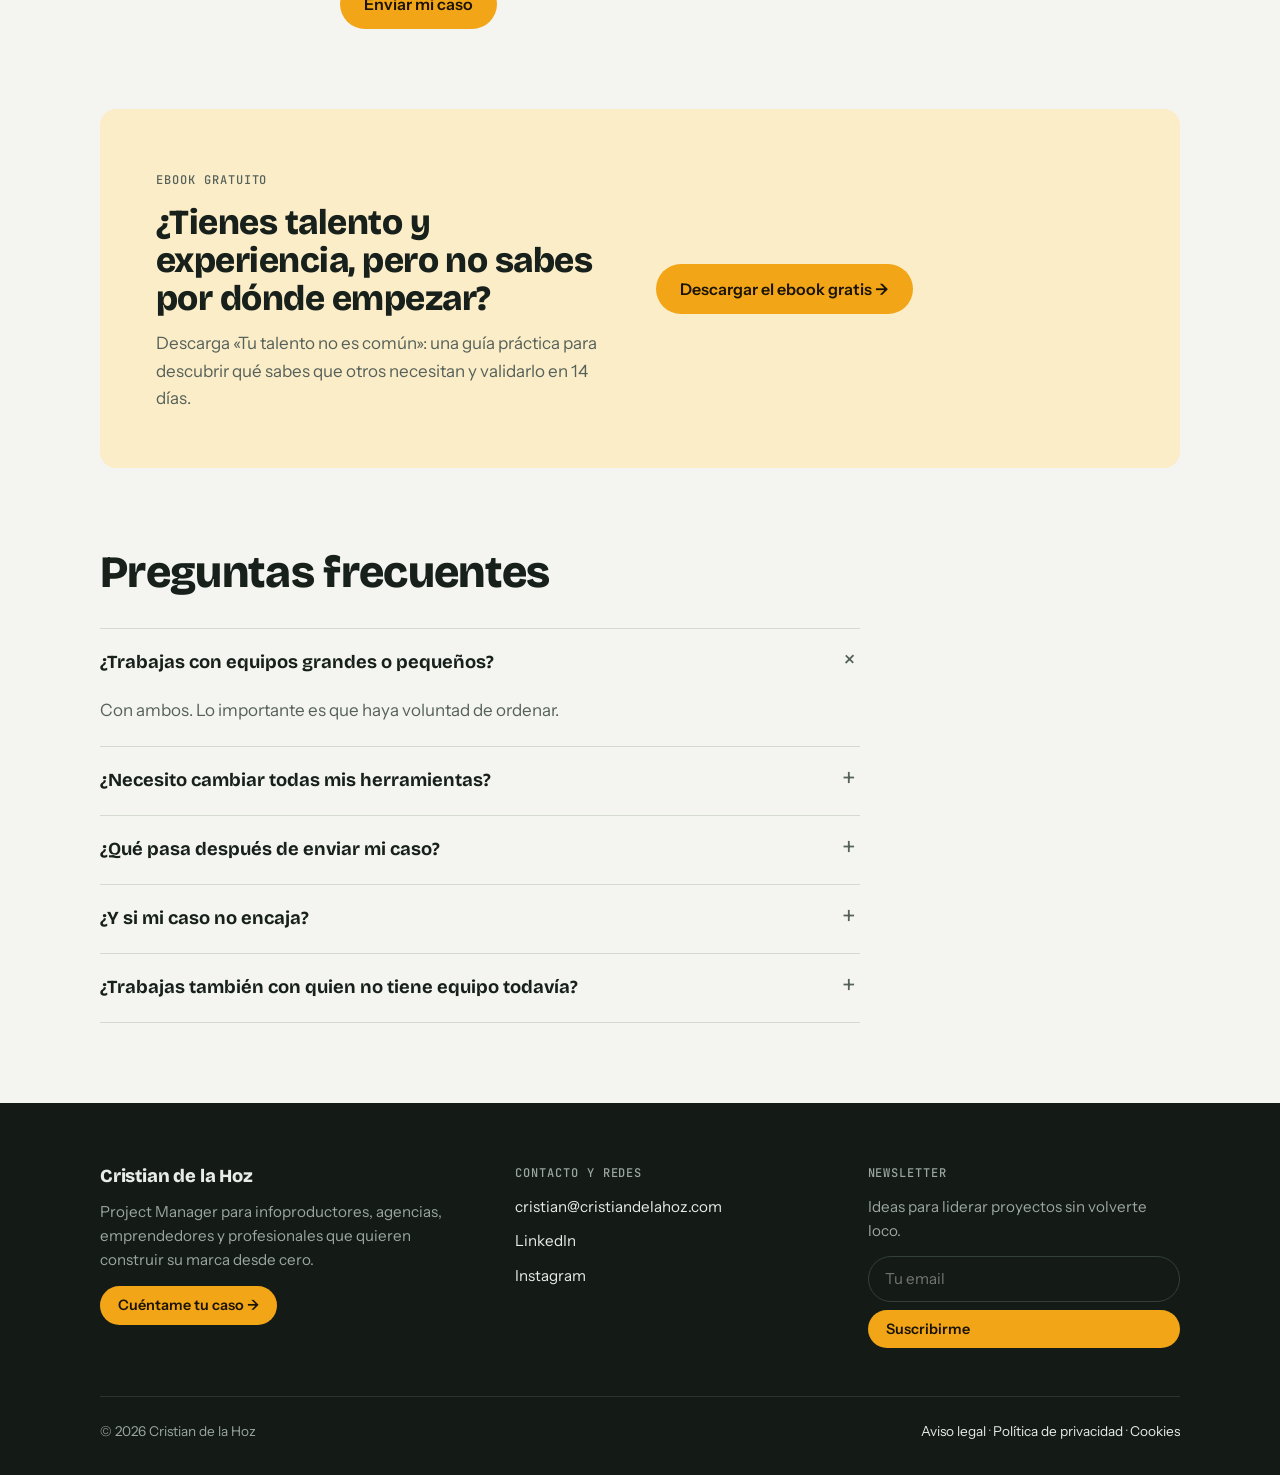
==== commit b4dc151d: "Añade página /ebook, quita newsletter del home y campo de inversión del formulario de casos Co-Autho" ====
--- a/index.html
+++ b/index.html
@@ -22,7 +22,7 @@
         <li><a href="#inicio">Inicio</a></li>
         <li><a href="#como-trabajo">Cómo trabajo</a></li>
         <li><a href="#sobre-mi">Sobre mí</a></li>
-        <li><a href="#newsletter">Newsletter</a></li>
+        <li><a href="ebook.html">Ebook</a></li>
       </ul>
     </nav>
     <div class="nav-right">
@@ -43,7 +43,7 @@
         <p class="lede">Soy Cristian, Project Manager Digital. Dirijo tus equipos, lanzamientos y proyectos para que sigas enfocado en lo tuyo — crear, vender, crecer — sin perderte en lo operativo. Trabajes solo, con equipo, o estés construyendo tu marca desde cero.</p>
         <div class="ctas">
           <a class="btn btn-primary" href="#caso" data-cta="hero">Cuéntame tu caso →</a>
-          <a class="btn btn-ghost" href="#newsletter" data-cta="hero-news">Prefiero recibir la newsletter</a>
+          <a class="btn btn-ghost" href="ebook.html" data-cta="hero-ebook">Descargar el ebook gratis</a>
         </div>
         <p class="micro">Leo cada caso personalmente y te respondo si puedo ayudarte.</p>
       </div>
@@ -230,8 +230,6 @@
           <div class="field"><label for="c-when">¿Para cuándo necesitas avanzar? <span class="opt">(opcional)</span></label>
             <select id="c-when" name="AVANZAR[]"><option value="">Elige una opción</option><option>Cuanto antes</option><option>En el próximo mes</option><option>En 1 a 3 meses</option><option>Solo estoy explorando</option></select></div>
         </div>
-        <div class="field"><label for="c-budget">Rango de inversión aproximado <span class="opt">(opcional, pero ahorra mucho filtrado)</span></label>
-          <select id="c-budget" name="RANGO[]"><option value="">Elige una opción</option><option value="Menos de 1000€">Menos de 1.000 €</option><option value="1000€ a 3000€">1.000 € a 3.000 €</option><option value="3000€ a 6000€">3.000 € a 6.000 €</option><option value="Más de 6000€">Más de 6.000 €</option><option>Prefiero hablarlo</option></select></div>
         <input type="text" name="email_address_check" value="" tabindex="-1" autocomplete="off" aria-hidden="true" hidden>
         <input type="hidden" name="locale" value="es">
         <label class="check"><input type="checkbox" id="c-privacy" required><span>He leído y acepto la <a href="politica-privacidad.html" target="_blank" rel="noopener">política de privacidad</a>.</span></label>
@@ -245,30 +243,17 @@
     </div>
   </section>
 
-  <!-- 10. Newsletter -->
-  <section class="news" id="newsletter">
+  <!-- 10. Ebook: banner hacia ebook.html (ocupa el lugar de la antigua sección de newsletter) -->
+  <section class="news" id="ebook-cta">
     <div class="wrap">
       <div class="news-box">
         <div>
-          <h2 style="font-size:clamp(1.6rem,3.4vw,2.2rem)">Ideas para liderar proyectos sin volverte loco</h2>
-          <p>Cada semana te escribo sobre gestión de proyectos, equipos y marketing digital. Sin teoría vacía: lo que funciona, lo que no y cómo aplicarlo mañana mismo.</p>
+          <span class="label">Ebook gratuito</span>
+          <h2 style="font-size:clamp(1.6rem,3.4vw,2.2rem);margin-top:12px">¿Tienes talento y experiencia, pero no sabes por dónde empezar?</h2>
+          <p>Descarga «Tu talento no es común»: una guía práctica para descubrir qué sabes que otros necesitan y validarlo en 14 días.</p>
         </div>
         <div>
-          <!-- Brevo: misma URL de envío y mismos nombres de campo que el formulario original -->
-          <form id="newsForm" method="POST" action="https://4b9f1516.sibforms.com/serve/[base64]" data-type="subscription" novalidate>
-            <div class="row2">
-              <input id="n-name" name="NOMBRE" maxlength="200" type="text" placeholder="Nombre" aria-label="Nombre" autocomplete="given-name" required>
-              <input id="n-email" name="EMAIL" type="email" placeholder="Email" aria-label="Email" autocomplete="email" required>
-            </div>
-            <input type="text" name="email_address_check" value="" tabindex="-1" autocomplete="off" aria-hidden="true" hidden>
-            <input type="hidden" name="locale" value="es">
-            <label class="check"><input type="checkbox" id="n-optin" required><span>Acepto recibir la newsletter.</span></label>
-            <label class="check"><input type="checkbox" id="n-privacy" name="privacy_consent" value="1" required><span>He leído y acepto la <a href="politica-privacidad.html" target="_blank" rel="noopener">política de privacidad</a>.</span></label>
-            <p class="err" id="newsErr" role="alert" hidden>Escribe tu nombre, un email válido y marca la casilla.</p>
-            <div><button class="btn btn-primary" id="newsBtn" type="submit">Quiero recibirla</button></div>
-            <p class="micro">Sin spam. Te das de baja cuando quieras.</p>
-          </form>
-          <p id="newsOk" role="status" hidden style="font-weight:600;color:var(--ink)">Se ha realizado tu suscripción a mi newsletter. ¡Gracias!</p>
+          <a class="btn btn-primary" href="ebook.html" data-cta="ebook-banner">Descargar el ebook gratis →</a>
         </div>
       </div>
     </div>
@@ -306,6 +291,7 @@
           <li><a href="https://www.instagram.com/crisdelahoz_pm/" target="_blank" rel="noopener noreferrer">Instagram</a></li>
         </ul>
       </div>
+      <!-- TODO: este mini-formulario dependía de la sección de newsletter de la home, que ya no existe. Ahora no envía nada: decidir si se elimina, se conecta a Brevo o se cambia por un enlace al ebook. -->
       <div>
         <h3>Newsletter</h3>
         <p>Ideas para liderar proyectos sin volverte loco.</p>
@@ -375,11 +361,6 @@
     });
   });
 
-  // Footer mini-form: carry the email to the main newsletter block
-  document.querySelector('#miniForm a').addEventListener('click',function(){
-    var v=document.getElementById('m-email').value; if(v) document.getElementById('n-email').value=v;
-  });
-
   var emailOk=function(v){return /^[^\s@]+@[^\s@]+\.[^\s@]+$/.test(v.trim());};
 
   // Formulario de caso: envío a Brevo sin salir de la página
@@ -401,26 +382,6 @@
       .then(function(){ caseForm.hidden=true; var c=document.getElementById('caseOk'); c.hidden=false; c.scrollIntoView({block:'center'}); })
       .catch(function(){ caseErr.textContent=CASE_FAIL; caseErr.hidden=false; caseBtn.disabled=false; caseBtn.textContent='Enviar mi caso'; });
   });
-
-  // Newsletter: envío a Brevo sin salir de la página
-  var newsForm=document.getElementById('newsForm'), newsErr=document.getElementById('newsErr'), newsBtn=document.getElementById('newsBtn');
-  var MSG_INVALID='Escribe tu nombre, un email válido y marca las dos casillas.';
-  var MSG_FAIL='No hemos podido validar tu suscripción. Revisa tus datos e inténtalo de nuevo.';
-  newsForm.addEventListener('submit',function(e){
-    e.preventDefault();
-    var ok=document.getElementById('n-name').value.trim() && emailOk(document.getElementById('n-email').value)
-      && document.getElementById('n-optin').checked && document.getElementById('n-privacy').checked;
-    newsErr.textContent=MSG_INVALID;
-    newsErr.hidden=!!ok;
-    if(!ok) return;
-    newsBtn.disabled=true; newsBtn.textContent='Enviando…';
-    // El consentimiento de privacidad solo se valida aquí; no se envía a Brevo
-    var data=new FormData(newsForm); data.delete('privacy_consent');
-    fetch(newsForm.action,{method:'POST',body:data})
-      .then(function(r){ return r.json().catch(function(){return {};}).then(function(d){ if(!r.ok||d.success===false) throw new Error(); }); })
-      .then(function(){ newsForm.hidden=true; document.getElementById('newsOk').hidden=false; })
-      .catch(function(){ newsErr.textContent=MSG_FAIL; newsErr.hidden=false; newsBtn.disabled=false; newsBtn.textContent='Quiero recibirla'; });
-  });
 })();
 </script>
 
--- a/css/styles.css
+++ b/css/styles.css
@@ -285,3 +285,20 @@
 
 /* Declaración dentro del párrafo del dolor: negrita en ámbar, sin fondo (la banda es oscura en ambos temas) */
 .declare{font-weight:700;color:var(--accent)}
+
+/* Página del ebook */
+.uline{text-decoration:underline;text-decoration-color:var(--accent);text-decoration-thickness:.09em;text-underline-offset:.14em}
+.cover{display:flex;justify-content:center}
+.cover img{display:block;width:100%;max-width:340px;height:auto;border-radius:6px;box-shadow:0 24px 48px -20px var(--shadow),0 2px 6px var(--shadow)}
+.ebook-benefits{background:var(--alt)}
+.gate{max-width:560px;margin-inline:auto;background:var(--surface);border:1px solid var(--line);border-radius:var(--r);padding:clamp(24px,5vw,40px);display:flex;flex-direction:column;gap:14px}
+.gate h2{font-size:clamp(1.6rem,3.4vw,2.2rem)}
+.gate form{margin-top:10px}
+#ebookOk{display:flex;flex-direction:column;gap:14px;margin-top:10px}
+.ebook-bio{padding-top:0}
+.bio{max-width:560px;margin-inline:auto;display:grid;grid-template-columns:72px 1fr;gap:18px;align-items:start}
+.bio img{width:72px;height:72px;border-radius:50%;object-fit:cover;object-position:50% 18%}
+.bio div{display:flex;flex-direction:column;gap:8px}
+.bio p{color:var(--muted)}
+.bio a{color:var(--ink);font-weight:500;text-underline-offset:3px}
+@media (max-width:820px){.cover img{max-width:260px}}
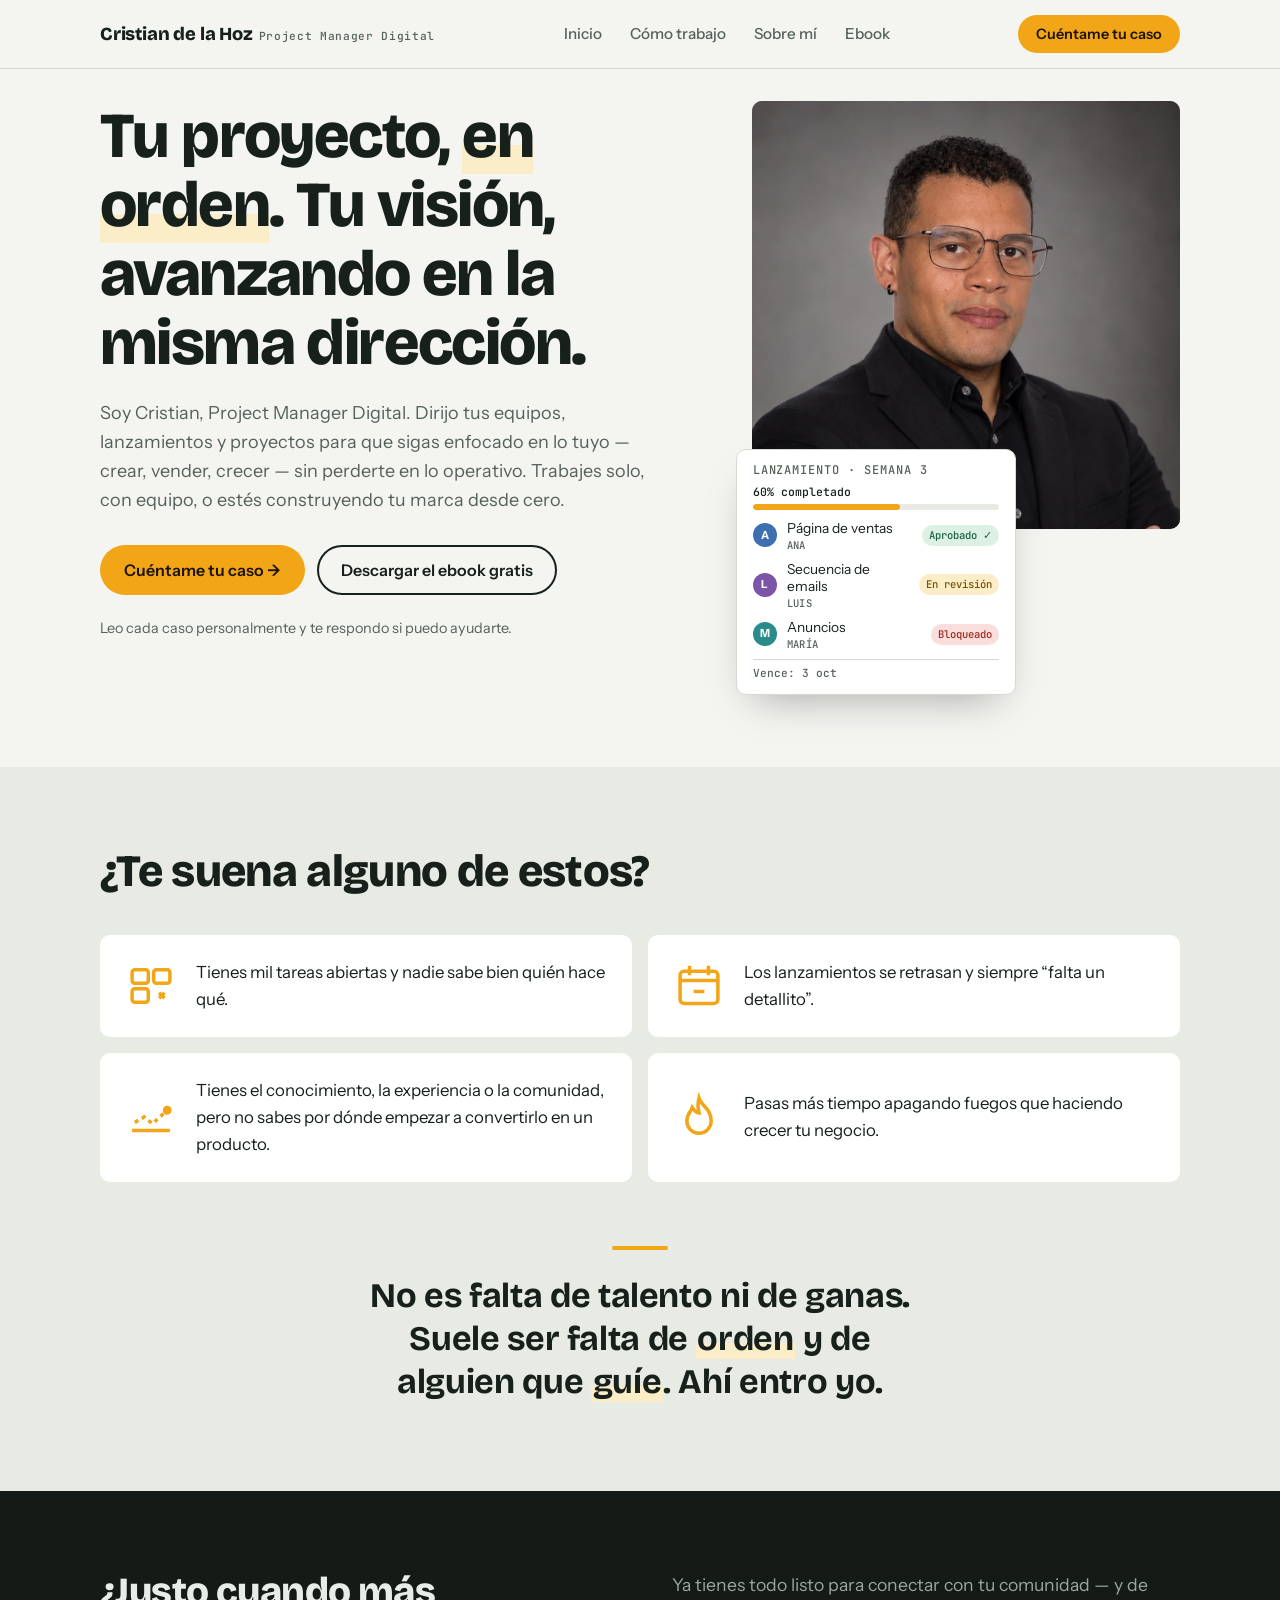
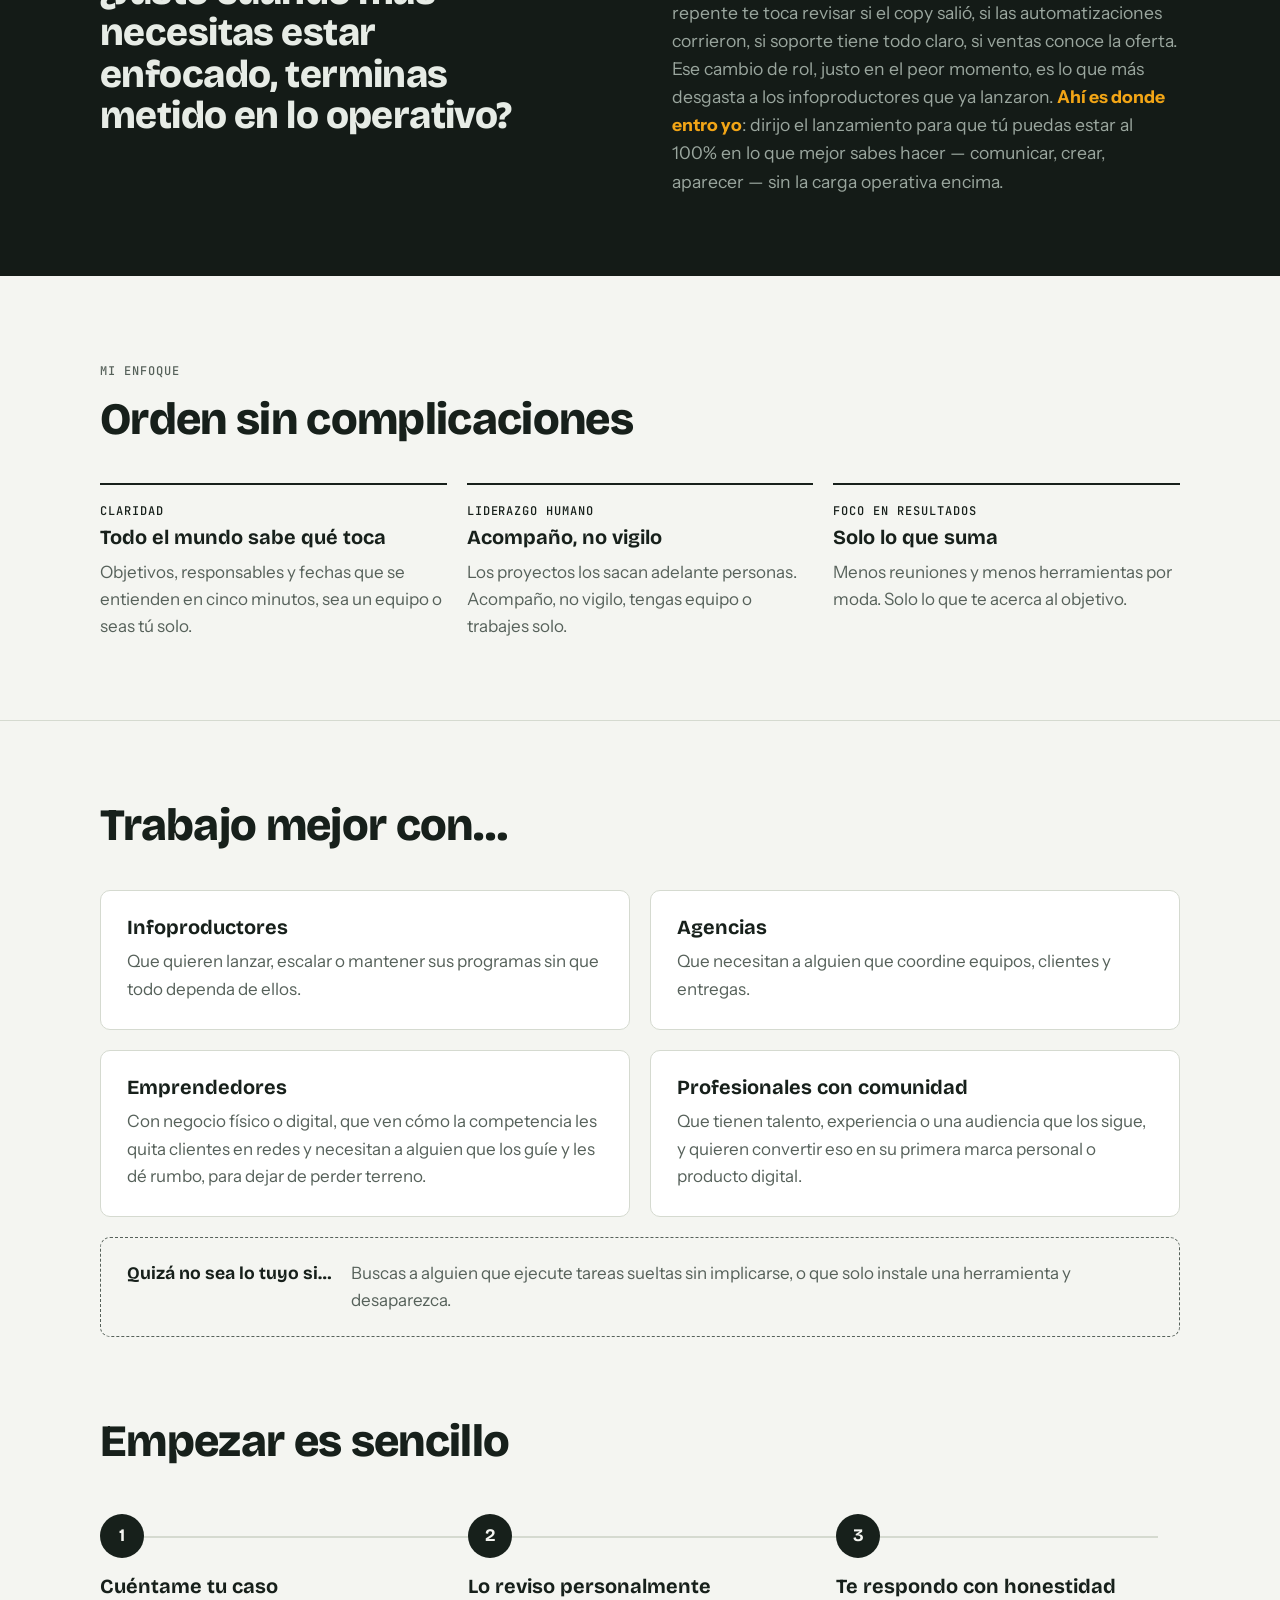
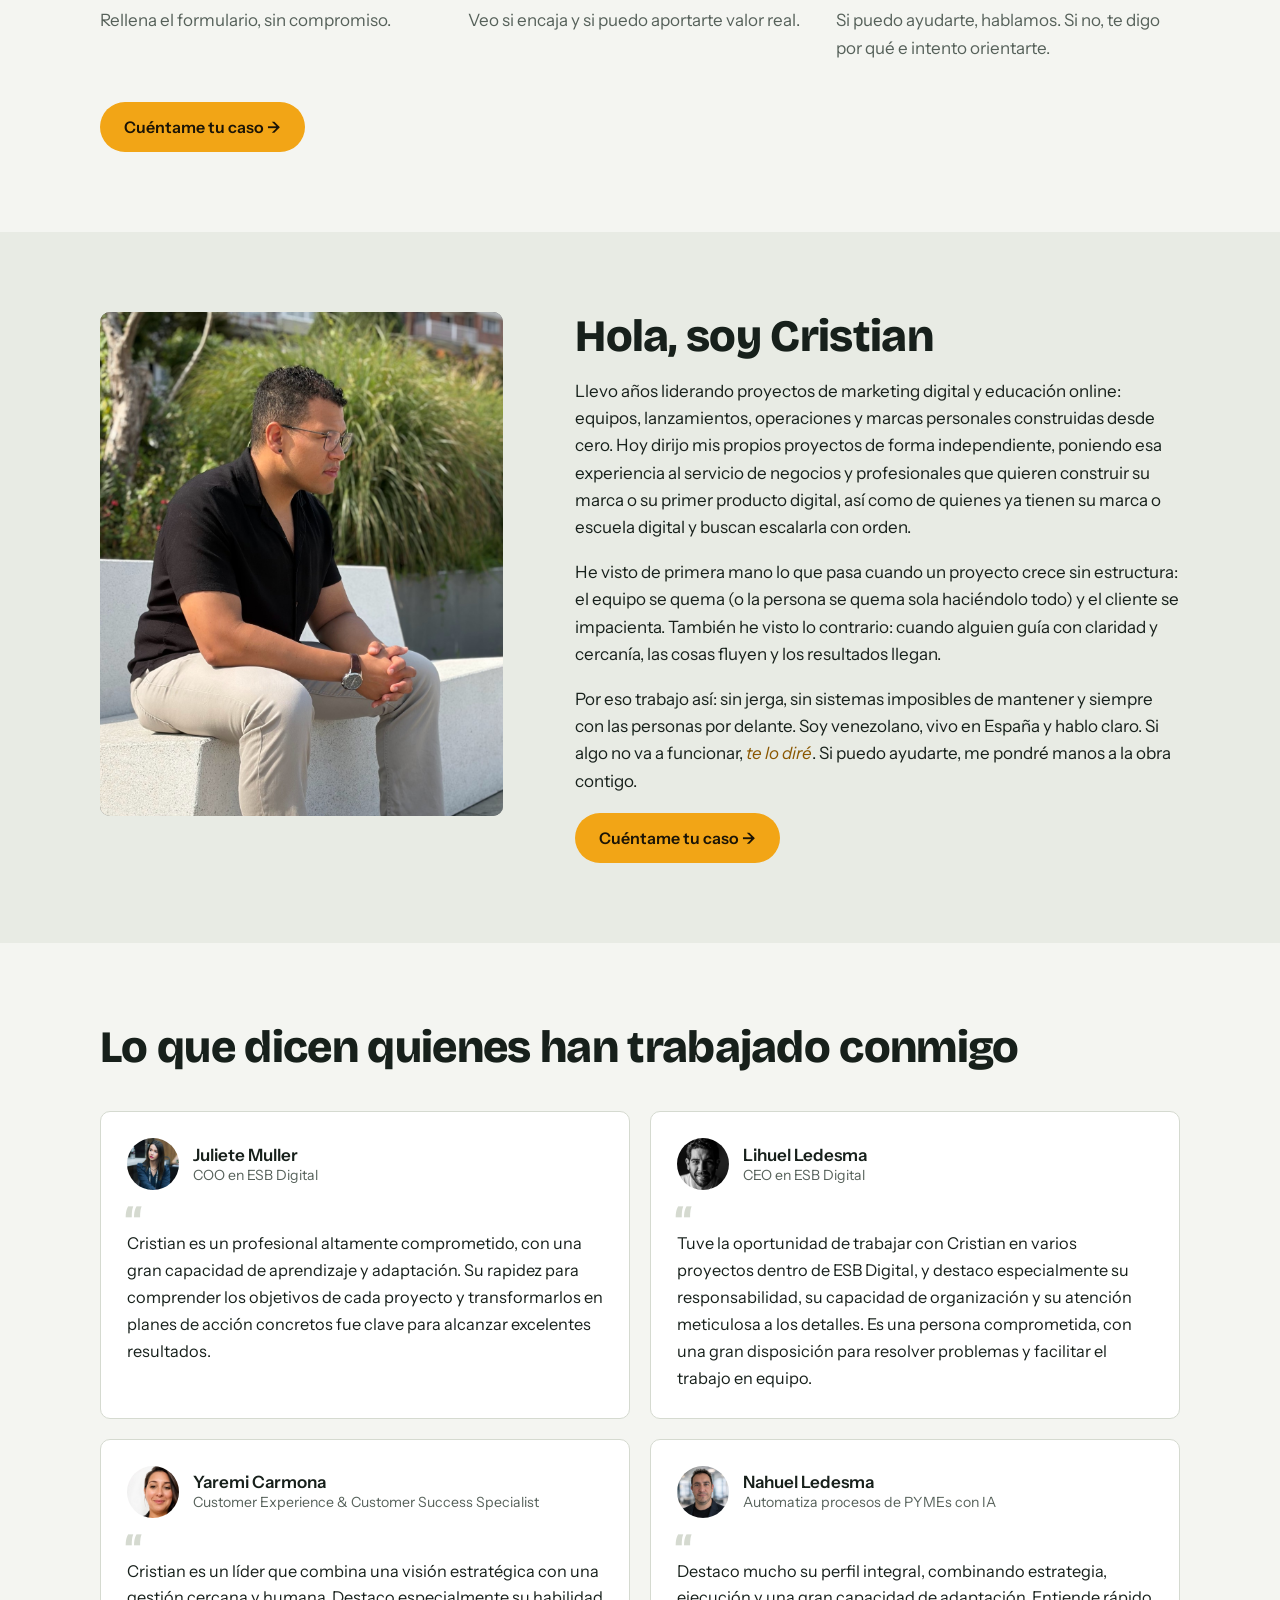
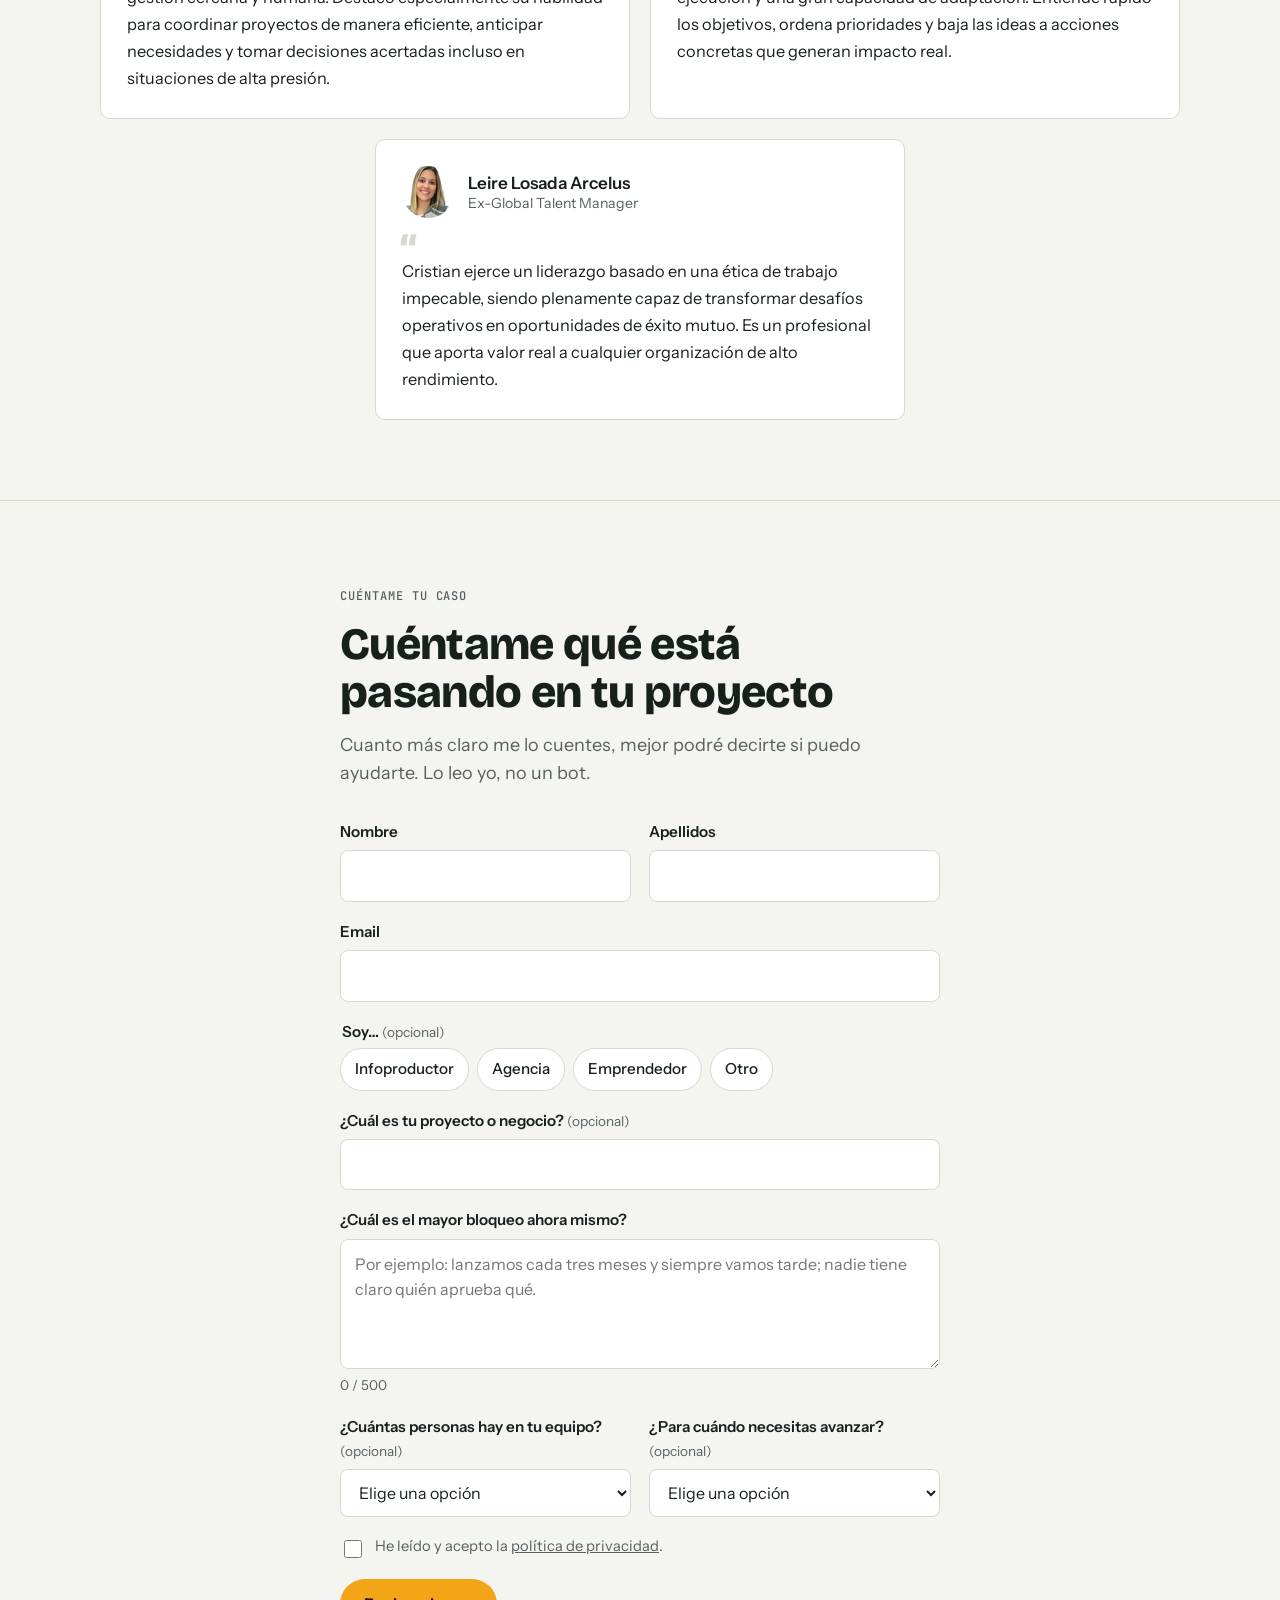
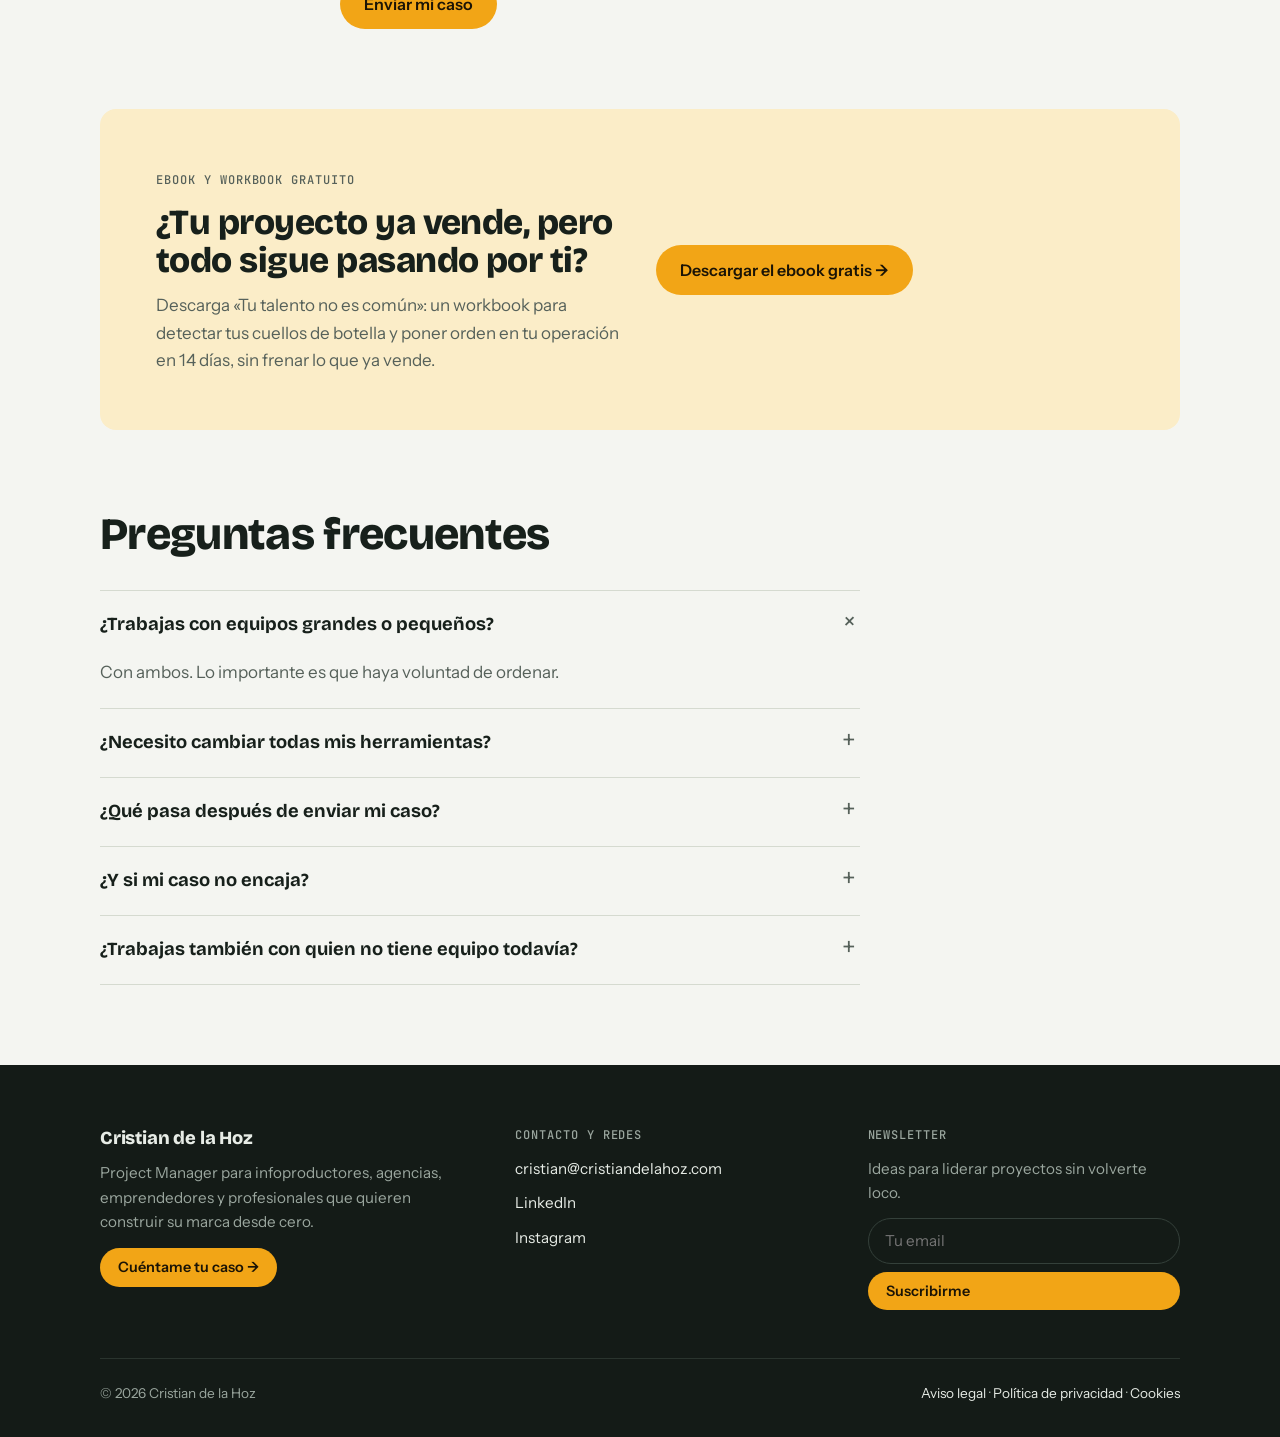
==== commit a92e16d6: "Ebook: portada con la identidad del PDF y textos alineados con su contenido real La portada pasa a d" ====
--- a/index.html
+++ b/index.html
@@ -248,9 +248,9 @@
     <div class="wrap">
       <div class="news-box">
         <div>
-          <span class="label">Ebook gratuito</span>
-          <h2 style="font-size:clamp(1.6rem,3.4vw,2.2rem);margin-top:12px">¿Tienes talento y experiencia, pero no sabes por dónde empezar?</h2>
-          <p>Descarga «Tu talento no es común»: una guía práctica para descubrir qué sabes que otros necesitan y validarlo en 14 días.</p>
+          <span class="label">Ebook y workbook gratuito</span>
+          <h2 style="font-size:clamp(1.6rem,3.4vw,2.2rem);margin-top:12px">¿Tu proyecto ya vende, pero todo sigue pasando por ti?</h2>
+          <p>Descarga «Tu talento no es común»: un workbook para detectar tus cuellos de botella y poner orden en tu operación en 14 días, sin frenar lo que ya vende.</p>
         </div>
         <div>
           <a class="btn btn-primary" href="ebook.html" data-cta="ebook-banner">Descargar el ebook gratis →</a>
--- a/css/styles.css
+++ b/css/styles.css
@@ -286,10 +286,21 @@
 /* Declaración dentro del párrafo del dolor: negrita en ámbar, sin fondo (la banda es oscura en ambos temas) */
 .declare{font-weight:700;color:var(--accent)}
 
-/* Página del ebook */
+/* Página del ebook: usa el estilo general de la web. Solo la portada (.book) lleva la identidad del PDF. */
 .uline{text-decoration:underline;text-decoration-color:var(--accent);text-decoration-thickness:.09em;text-underline-offset:.14em}
+.ebook-hero .hero-grid{align-items:center}
+
+/* Portada dibujada en código con el diseño del PDF "Tu talento no es común":
+   azul marino #0B1B3D, dorado #D4AF37, Playfair Display + Inter. Colores fijos: no cambia con el tema. */
 .cover{display:flex;justify-content:center}
-.cover img{display:block;width:100%;max-width:340px;height:auto;border-radius:6px;box-shadow:0 24px 48px -20px var(--shadow),0 2px 6px var(--shadow)}
+.book{--navy:#0B1B3D;--gold:#D4AF37;position:relative;overflow:hidden;width:100%;max-width:330px;aspect-ratio:595/842;background:var(--navy);border:1px solid rgba(212,175,55,.35);border-radius:4px;box-shadow:0 30px 60px -24px var(--shadow),0 2px 8px var(--shadow);padding:9% 9% 8%;display:flex;flex-direction:column;gap:5%;transform:rotate(2deg)}
+.book .rings{position:absolute;width:120%;height:auto;right:-55%;top:8%;color:var(--gold);opacity:.2;pointer-events:none}
+.book .badge{position:relative;display:inline-block;width:fit-content;font:500 .5rem/1 "Inter","Segoe UI",system-ui,sans-serif;letter-spacing:.12em;text-transform:uppercase;color:var(--gold);border:1px solid rgba(212,175,55,.7);border-radius:999px;padding:6px 10px}
+.book-title{position:relative;font:400 clamp(1.9rem,3.4vw,2.5rem)/1.02 "Playfair Display",Georgia,"Times New Roman",serif;color:#F9F8F6}
+.book-title em{display:block;font-style:italic;color:var(--gold)}
+.book-sub{position:relative;font:400 .82rem/1.45 "Playfair Display",Georgia,"Times New Roman",serif;color:#E3E0D8;max-width:22ch}
+.book-author{position:relative;margin-top:auto;font:500 .62rem/1 "Inter","Segoe UI",system-ui,sans-serif;letter-spacing:.12em;text-transform:uppercase;color:#B4BBCB}
+
 .ebook-benefits{background:var(--alt)}
 .gate{max-width:560px;margin-inline:auto;background:var(--surface);border:1px solid var(--line);border-radius:var(--r);padding:clamp(24px,5vw,40px);display:flex;flex-direction:column;gap:14px}
 .gate h2{font-size:clamp(1.6rem,3.4vw,2.2rem)}
@@ -301,4 +312,4 @@
 .bio div{display:flex;flex-direction:column;gap:8px}
 .bio p{color:var(--muted)}
 .bio a{color:var(--ink);font-weight:500;text-underline-offset:3px}
-@media (max-width:820px){.cover img{max-width:260px}}
+@media (max-width:820px){.book{max-width:250px;transform:none}}
